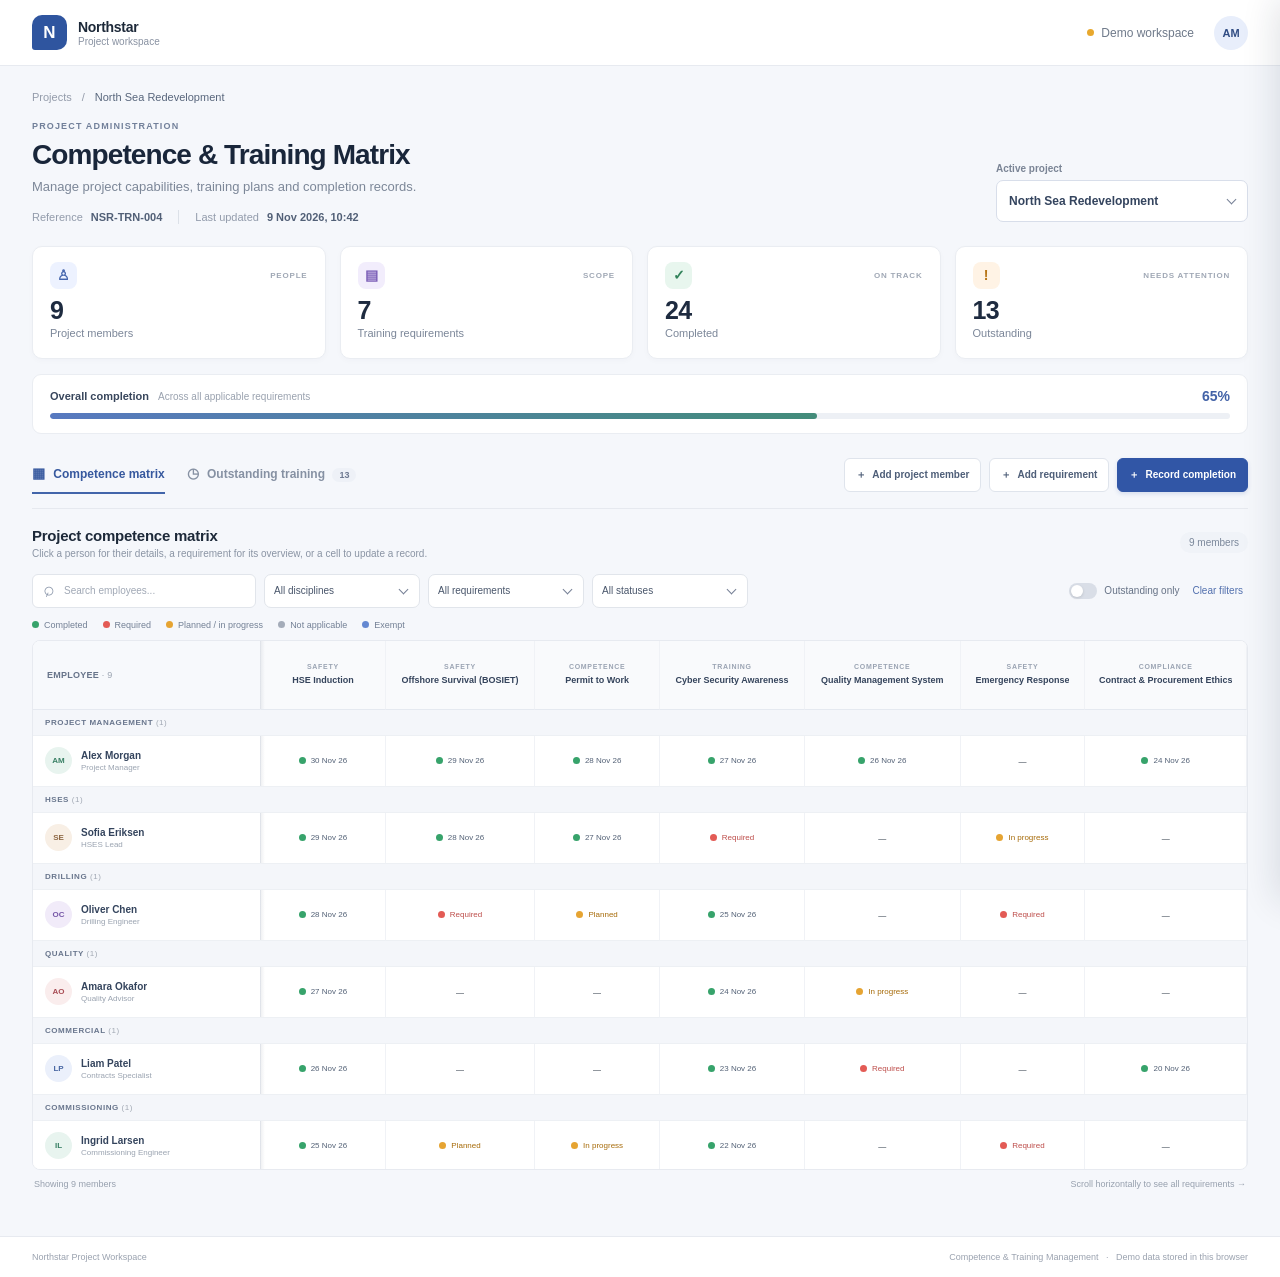
==== index.html @ 012492b2 "Add competence and training matrix page Co-authored-by: Copilot App <223556219+Copilot@users.noreply" ====
<!doctype html>
<html lang="en">
  <head>
    <meta charset="utf-8">
    <meta name="viewport" content="width=device-width, initial-scale=1">
    <meta name="theme-color" content="#f5f7fb">
    <title>Competence &amp; Training Matrix</title>
    <link rel="stylesheet" href="styles.css">
  </head>
  <body>
    <div class="app-shell">
      <header class="topbar">
        <a class="brand" href="#" aria-label="Project workspace home">
          <span class="brand-mark" aria-hidden="true">N</span>
          <span class="brand-copy"><strong>Northstar</strong><small>Project workspace</small></span>
        </a>
        <div class="topbar-right">
          <span class="demo-label"><span></span> Demo workspace</span>
          <button class="avatar" aria-label="Signed in as Alex Morgan" title="Alex Morgan">AM</button>
        </div>
      </header>

      <main class="page">
        <div class="breadcrumbs"><span>Projects</span><span aria-hidden="true">/</span><span id="breadcrumb-project">North Sea Redevelopment</span></div>
        <section class="page-heading" aria-labelledby="page-title">
          <div class="heading-copy">
            <div class="eyebrow">PROJECT ADMINISTRATION</div>
            <h1 id="page-title">Competence &amp; Training Matrix</h1>
            <p class="subtitle">Manage project capabilities, training plans and completion records.</p>
            <div class="document-meta">
              <span><span class="meta-label">Reference</span><strong id="project-reference">NSR-TRN-004</strong></span>
              <span class="meta-divider"></span>
              <span><span class="meta-label">Last updated</span><strong id="updated-at">9 Nov 2026, 10:42</strong></span>
            </div>
          </div>
          <div class="project-picker">
            <label for="project-select">Active project</label>
            <div class="select-wrap project-select-wrap"><select id="project-select" aria-label="Select active project"></select><span class="chevron" aria-hidden="true"></span></div>
          </div>
        </section>

        <section class="summary-grid" aria-label="Project summary">
          <article class="summary-card">
            <div class="summary-top"><span class="summary-icon members-icon" aria-hidden="true">♙</span><span class="summary-kicker">PEOPLE</span></div>
            <div class="summary-number" id="member-count">0</div><div class="summary-label">Project members</div>
          </article>
          <article class="summary-card">
            <div class="summary-top"><span class="summary-icon requirements-icon" aria-hidden="true">▤</span><span class="summary-kicker">SCOPE</span></div>
            <div class="summary-number" id="requirement-count">0</div><div class="summary-label">Training requirements</div>
          </article>
          <article class="summary-card">
            <div class="summary-top"><span class="summary-icon completed-icon" aria-hidden="true">✓</span><span class="summary-kicker">ON TRACK</span></div>
            <div class="summary-number" id="completed-count">0</div><div class="summary-label">Completed</div>
          </article>
          <article class="summary-card">
            <div class="summary-top"><span class="summary-icon outstanding-icon" aria-hidden="true">!</span><span class="summary-kicker">NEEDS ATTENTION</span></div>
            <div class="summary-number" id="outstanding-count">0</div><div class="summary-label">Outstanding</div>
          </article>
        </section>

        <section class="progress-section" aria-label="Project completion">
          <div class="progress-copy"><div><strong>Overall completion</strong><span>Across all applicable requirements</span></div><strong class="progress-value" id="completion-rate">0%</strong></div>
          <div class="progress-track" role="progressbar" aria-label="Overall completion" aria-valuemin="0" aria-valuemax="100" aria-valuenow="0" id="progress-bar"><span></span></div>
        </section>

        <div class="action-row">
          <div class="tabs" role="tablist" aria-label="Matrix views">
            <button class="tab active" role="tab" aria-selected="true" data-view="matrix"><span class="tab-icon">▦</span> Competence matrix</button>
            <button class="tab" role="tab" aria-selected="false" data-view="outstanding"><span class="tab-icon">◷</span> Outstanding training <span class="tab-count" id="outstanding-tab-count">0</span></button>
          </div>
          <div class="action-buttons">
            <button class="button button-secondary" data-dialog="member">＋ <span>Add project member</span></button>
            <button class="button button-secondary" data-dialog="requirement">＋ <span>Add requirement</span></button>
            <button class="button button-primary" data-dialog="completion">＋ <span>Record completion</span></button>
          </div>
        </div>

        <section class="view-panel" id="matrix-view" role="tabpanel">
          <div class="panel-heading">
            <div><h2>Project competence matrix</h2><p>Click a person for their details, a requirement for its overview, or a cell to update a record.</p></div>
            <span class="record-count" id="matrix-record-count">0 members</span>
          </div>
          <div class="filters" aria-label="Filter matrix">
            <label class="search-box"><span class="search-icon" aria-hidden="true">⌕</span><input id="search-input" type="search" placeholder="Search employees..." aria-label="Search employees"></label>
            <div class="select-wrap"><select id="discipline-filter" aria-label="Filter by discipline"><option value="">All disciplines</option></select><span class="chevron" aria-hidden="true"></span></div>
            <div class="select-wrap"><select id="requirement-filter" aria-label="Filter by requirement"><option value="">All requirements</option></select><span class="chevron" aria-hidden="true"></span></div>
            <div class="select-wrap"><select id="status-filter" aria-label="Filter by status"><option value="">All statuses</option></select><span class="chevron" aria-hidden="true"></span></div>
            <label class="toggle-control"><input id="outstanding-only" type="checkbox"><span class="toggle-track"></span><span>Outstanding only</span></label>
            <button class="clear-filters" id="clear-filters" type="button">Clear filters</button>
          </div>
          <div class="legend" aria-label="Status legend">
            <span><i class="status-dot completed"></i>Completed</span><span><i class="status-dot required"></i>Required</span><span><i class="status-dot in-progress"></i>Planned / in progress</span><span><i class="status-dot not-applicable"></i>Not applicable</span><span><i class="status-dot exempt"></i>Exempt</span>
          </div>
          <div class="matrix-scroll" id="matrix-scroll">
            <table class="matrix-table" id="matrix-table"></table>
          </div>
          <div class="empty-state" id="matrix-empty" hidden><span class="empty-icon">⌕</span><h3>No matching records</h3><p>Try adjusting your filters or search for another employee.</p><button class="button button-secondary" id="empty-clear">Clear all filters</button></div>
          <div class="table-footer"><span id="matrix-footer-count">Showing 0 members</span><span>Scroll horizontally to see all requirements <span aria-hidden="true">→</span></span></div>
        </section>

        <section class="view-panel outstanding-view" id="outstanding-view" role="tabpanel" hidden>
          <div class="panel-heading">
            <div><h2>Outstanding training</h2><p>Follow up on requirements that still need to be completed.</p></div>
            <div class="outstanding-tools"><span class="record-count" id="outstanding-record-count">0 records</span><button class="button button-secondary export-button" id="export-outstanding" type="button">↓ <span>Export CSV</span></button></div>
          </div>
          <div class="outstanding-filters">
            <label class="search-box"><span class="search-icon" aria-hidden="true">⌕</span><input id="outstanding-search" type="search" placeholder="Search employee or requirement..." aria-label="Search outstanding training"></label>
            <div class="select-wrap"><select id="outstanding-discipline" aria-label="Filter outstanding training by discipline"><option value="">All disciplines</option></select><span class="chevron" aria-hidden="true"></span></div>
            <div class="select-wrap"><select id="outstanding-status" aria-label="Filter outstanding training by status"><option value="">All statuses</option></select><span class="chevron" aria-hidden="true"></span></div>
          </div>
          <div class="table-scroll">
            <table class="data-table">
              <thead><tr><th><button data-sort="employee">Employee <span>↕</span></button></th><th><button data-sort="discipline">Discipline <span>↕</span></button></th><th><button data-sort="requirement">Training requirement <span>↕</span></button></th><th><button data-sort="status">Current status <span>↕</span></button></th><th><button data-sort="planned">Planned date <span>↕</span></button></th><th><button data-sort="responsible">Responsible person <span>↕</span></button></th></tr></thead>
              <tbody id="outstanding-body"></tbody>
            </table>
          </div>
          <div class="empty-state" id="outstanding-empty" hidden><span class="empty-icon">✓</span><h3>Nothing outstanding</h3><p>There are no training records matching these filters.</p></div>
          <div class="table-footer"><span id="outstanding-footer-count">Showing 0 records</span><span>Overdue items are highlighted in red.</span></div>
        </section>
      </main>
      <footer class="app-footer"><span>Northstar Project Workspace</span><span>Competence &amp; Training Management <span class="footer-divider">·</span> Demo data stored in this browser</span></footer>
    </div>

    <div class="overlay" id="dialog-overlay" hidden>
      <section class="dialog" role="dialog" aria-modal="true" aria-labelledby="dialog-title">
        <header class="dialog-header"><div><span class="dialog-eyebrow" id="dialog-eyebrow">PROJECT RECORD</span><h2 id="dialog-title">Edit record</h2><p id="dialog-description"></p></div><button class="icon-button dialog-close" aria-label="Close dialog" data-close-dialog>×</button></header>
        <form id="record-form"><div class="dialog-body" id="dialog-fields"></div><footer class="dialog-footer"><button class="button button-secondary" type="button" data-close-dialog>Cancel</button><button class="button button-primary" type="submit" id="dialog-submit">Save changes</button></footer></form>
      </section>
    </div>
    <div class="drawer-scrim" id="drawer-scrim" hidden></div>
    <aside class="detail-drawer" id="detail-drawer" aria-label="Details panel" aria-hidden="true">
      <div id="drawer-content"></div>
    </aside>
    <div class="toast-region" id="toast-region" aria-live="polite"></div>
    <script src="app.js"></script>
  </body>
</html>
---- styles.css ----
:root {
  color-scheme: light;
  --ink: #1d2939;
  --muted: #667085;
  --subtle: #98a2b3;
  --line: #e7eaf0;
  --surface: #fff;
  --canvas: #f5f7fb;
  --blue: #3156a6;
  --blue-dark: #26478f;
  --blue-soft: #edf2ff;
  --green: #157347;
  --green-bg: #e8f6ee;
  --red: #c83d42;
  --red-bg: #fff0ef;
  --amber: #a66a08;
  --amber-bg: #fff5df;
  --grey: #667085;
  --grey-bg: #f0f2f5;
  --purple: #6d4bb3;
  --purple-bg: #f2edfc;
  --shadow: 0 8px 24px rgba(27, 39, 67, .08);
}
* { box-sizing: border-box; }
body { margin: 0; background: var(--canvas); color: var(--ink); font-family: 'Segoe UI Variable', 'Segoe UI', sans-serif; font-size: 14px; -webkit-font-smoothing: antialiased; }
button, input, select { font: inherit; }
button { cursor: pointer; }
[hidden] { display: none !important; }
.app-shell { min-height: 100vh; display: flex; flex-direction: column; }
.topbar { height: 66px; padding: 0 max(32px, calc((100vw - 1440px) / 2)); background: #fff; border-bottom: 1px solid var(--line); display: flex; align-items: center; justify-content: space-between; }
.brand { display: inline-flex; gap: 11px; align-items: center; color: inherit; text-decoration: none; }
.brand-mark { width: 35px; height: 35px; display: grid; place-items: center; background: #2f559f; color: #fff; border-radius: 10px 10px 10px 3px; font: 800 17px 'Manrope', sans-serif; }
.brand-copy { display: grid; gap: 1px; }
.brand-copy strong { font: 700 14px 'Manrope', sans-serif; letter-spacing: -.3px; }
.brand-copy small { color: #8992a2; font-size: 10px; }
.topbar-right { display: flex; align-items: center; gap: 20px; }
.demo-label { display: inline-flex; align-items: center; gap: 7px; color: #6f7a8a; font-size: 12px; }
.demo-label span { width: 7px; height: 7px; border-radius: 100%; background: #e8a82d; }
.avatar { width: 34px; height: 34px; border: 0; border-radius: 50%; color: #304c83; background: #e8eefb; font-size: 11px; font-weight: 700; }
.page { width: min(1440px, 100%); margin: 0 auto; padding: 25px 32px 38px; flex: 1; }
.breadcrumbs { display: flex; align-items: center; gap: 10px; font-size: 11px; color: #939baa; margin-bottom: 18px; }
.breadcrumbs span:last-child { color: #58667c; }
.page-heading { display: flex; justify-content: space-between; align-items: flex-end; gap: 24px; margin-bottom: 22px; }
.eyebrow, .dialog-eyebrow { color: #72809a; letter-spacing: 1.15px; font-size: 9px; font-weight: 700; margin-bottom: 7px; }
h1, h2, h3, p { margin-top: 0; }
h1 { margin: 0; font: 800 28px/1.2 'Manrope', 'Segoe UI', sans-serif; letter-spacing: -.9px; color: #19263a; }
.subtitle { color: #7c8798; margin: 7px 0 16px; font-size: 13px; }
.document-meta { display: flex; align-items: center; gap: 16px; color: #566378; }
.document-meta span:not(.meta-divider) { display: flex; align-items: center; gap: 8px; }
.meta-label { font-size: 11px; color: #929bab; }
.document-meta strong { color: #526077; font-size: 11px; font-weight: 600; }
.meta-divider { height: 14px; width: 1px; background: #dce1e8; }
.project-picker { width: 252px; flex: 0 0 252px; margin-bottom: 2px; }
.project-picker label { display: block; font-size: 10px; color: #7a8495; font-weight: 600; margin-bottom: 6px; }
.select-wrap { position: relative; }
.select-wrap select { appearance: none; width: 100%; height: 38px; border: 1px solid #e1e5eb; border-radius: 7px; padding: 0 33px 0 12px; background: #fff; color: #49566b; font-size: 12px; outline: none; cursor: pointer; }
.select-wrap select:focus, input:focus { border-color: #8ca4da; box-shadow: 0 0 0 3px rgba(49, 86, 166, .11); }
.project-select-wrap select { height: 42px; border-color: #d8deea; color: #34445e; font-weight: 600; }
.chevron { position: absolute; width: 7px; height: 7px; border-right: 1.5px solid #768196; border-bottom: 1.5px solid #768196; transform: rotate(45deg); right: 13px; top: 14px; pointer-events: none; }
.project-select-wrap .chevron { top: 16px; }
.summary-grid { display: grid; grid-template-columns: repeat(4, minmax(0, 1fr)); gap: 14px; margin-bottom: 15px; }
.summary-card { min-height: 113px; border: 1px solid #eaedf2; border-radius: 10px; background: #fff; padding: 15px 17px 13px; box-shadow: 0 2px 6px rgba(31, 44, 71, .025); }
.summary-top { display: flex; align-items: center; justify-content: space-between; }
.summary-icon { width: 27px; height: 27px; border-radius: 8px; display: grid; place-items: center; font-weight: 700; font-size: 14px; }
.members-icon { background: #edf2ff; color: #4465ad; }.requirements-icon { background: #f2edfc; color: #795cb6; }.completed-icon { background: #e8f6ee; color: #32835a; }.outstanding-icon { background: #fff3e5; color: #b77516; }
.summary-kicker { color: #a0a8b5; font-size: 8px; letter-spacing: .8px; font-weight: 700; }
.summary-number { font: 700 25px/1 'Manrope', sans-serif; margin-top: 9px; letter-spacing: -.7px; color: #1e2b40; }
.summary-label { color: #7b8698; font-size: 11px; margin-top: 4px; }
.progress-section { background: #fff; border: 1px solid #eaedf2; border-radius: 9px; padding: 13px 17px 14px; margin-bottom: 22px; }
.progress-copy { display: flex; align-items: center; justify-content: space-between; margin-bottom: 9px; }
.progress-copy > div { display: flex; align-items: baseline; gap: 9px; }
.progress-copy strong { font-size: 11px; color: #38465c; }
.progress-copy span { color: #9aa2af; font-size: 10px; }
.progress-copy .progress-value { color: #4262a7; font: 700 14px 'Manrope', sans-serif; }
.progress-track { height: 6px; background: #edf0f5; border-radius: 10px; overflow: hidden; }
.progress-track span { display: block; width: 0; height: 100%; border-radius: inherit; background: linear-gradient(90deg, #5879c0, #438c7a); transition: width .3s ease; }
.action-row { display: flex; align-items: center; justify-content: space-between; gap: 16px; margin-bottom: 14px; }
.tabs { align-self: stretch; display: flex; align-items: center; gap: 22px; }
.tab { border: 0; background: transparent; padding: 9px 0 11px; color: #8691a3; border-bottom: 2px solid transparent; font-size: 12px; font-weight: 600; white-space: nowrap; }
.tab.active { color: #36589e; border-bottom-color: #4265aa; }
.tab-icon { font-size: 14px; margin-right: 5px; }
.tab-count { background: #eef1f7; border-radius: 10px; color: #6d7890; font-size: 9px; padding: 2px 7px; margin-left: 4px; }
.action-buttons { display: flex; align-items: center; gap: 8px; }
.button { min-height: 34px; display: inline-flex; justify-content: center; align-items: center; gap: 6px; border-radius: 6px; padding: 0 11px; font-size: 10px; font-weight: 600; transition: background .15s, border-color .15s, transform .15s; white-space: nowrap; }
.button:active { transform: translateY(1px); }
.button-secondary { border: 1px solid #dfe4ec; color: #4e5e78; background: #fff; }
.button-secondary:hover { background: #f8f9fc; border-color: #c9d2e0; }
.button-primary { border: 1px solid var(--blue); color: #fff; background: var(--blue); box-shadow: 0 2px 4px rgba(49, 86, 166, .16); }
.button-primary:hover { background: var(--blue-dark); }
.view-panel { min-height: 330px; padding: 18px 0 0; border-top: 1px solid #e6e9ef; }
.panel-heading { display: flex; align-items: center; justify-content: space-between; gap: 14px; margin-bottom: 15px; }
.panel-heading h2 { margin: 0 0 4px; font: 700 15px 'Manrope', sans-serif; letter-spacing: -.25px; }
.panel-heading p { margin: 0; color: #8a94a4; font-size: 10px; }
.record-count { font-size: 10px; color: #7a879a; background: #f0f3f8; padding: 5px 9px; border-radius: 14px; white-space: nowrap; }
.filters, .outstanding-filters { display: flex; align-items: center; gap: 8px; flex-wrap: wrap; margin-bottom: 12px; }
.search-box { min-width: 180px; width: 224px; position: relative; }
.search-box input { width: 100%; height: 34px; padding: 0 10px 0 31px; border: 1px solid #e1e5eb; border-radius: 6px; outline: none; font-size: 10px; color: #49566b; background: #fff; }
.search-box input::placeholder { color: #a0a8b5; }
.search-icon { position: absolute; top: 6px; left: 10px; color: #8894a8; font-size: 19px; line-height: 1; transform: rotate(-20deg); }
.filters .select-wrap { width: 156px; }.filters .select-wrap select,.outstanding-filters .select-wrap select { height: 34px; font-size: 10px; padding-left: 9px; }
.filters .chevron,.outstanding-filters .chevron { top: 12px; }
.toggle-control { display: flex; align-items: center; gap: 7px; color: #667286; font-size: 10px; cursor: pointer; white-space: nowrap; margin-left: auto; }
.toggle-control input { position: absolute; opacity: 0; pointer-events: none; }
.toggle-track { width: 28px; height: 16px; border-radius: 12px; background: #d9dee7; position: relative; transition: background .16s; }
.toggle-track::after { content: ''; position: absolute; width: 12px; height: 12px; top: 2px; left: 2px; border-radius: 50%; background: #fff; box-shadow: 0 1px 3px #0002; transition: transform .16s; }
.toggle-control input:checked + .toggle-track { background: #5474b8; }.toggle-control input:checked + .toggle-track::after { transform: translateX(12px); }
.toggle-control input:focus-visible + .toggle-track { outline: 3px solid #c7d4f1; }
.clear-filters { border: 0; background: transparent; color: #5270ae; font-size: 10px; padding: 5px; }
.legend { display: flex; gap: 15px; align-items: center; margin: 4px 0 10px; color: #738095; font-size: 9px; flex-wrap: wrap; }
.legend span { display: inline-flex; align-items: center; gap: 5px; }
.status-dot { display: inline-block; width: 7px; height: 7px; border-radius: 50%; flex: 0 0 7px; }
.status-dot.completed { background: #37a36b; }.status-dot.required { background: #e35b55; }.status-dot.in-progress { background: #e6a432; }.status-dot.not-applicable { background: #a4acb9; }.status-dot.exempt { background: #6488d1; }
.matrix-scroll { position: relative; width: 100%; max-height: 530px; overflow: auto; border: 1px solid #e7eaf0; border-radius: 8px; background: #fff; scrollbar-color: #c9d1df #f5f6f9; scrollbar-width: thin; }
.matrix-table { border-collapse: separate; border-spacing: 0; min-width: 100%; width: max-content; table-layout: fixed; font-size: 10px; }
.matrix-table th,.matrix-table td { border-bottom: 1px solid #edf0f4; border-right: 1px solid #f0f2f6; text-align: center; padding: 0; height: 51px; min-width: 112px; max-width: 145px; background: #fff; }
.matrix-table th { position: sticky; top: 0; z-index: 4; height: 69px; background: #f9fafc; border-bottom: 1px solid #e5e9f0; }
.matrix-table th:first-child,.matrix-table td:first-child { width: 228px; min-width: 228px; max-width: 228px; text-align: left; position: sticky; left: 0; z-index: 3; background: #fff; }
.matrix-table th:first-child { z-index: 6; background: #f7f9fc; }
.matrix-table th:first-child::after,.matrix-table td:first-child::after { content: ''; position: absolute; top: 0; right: -5px; bottom: 0; width: 5px; pointer-events: none; background: linear-gradient(90deg, rgba(20,37,67,.08), transparent); }
.member-head { padding: 10px 14px !important; color: #67748a; font-size: 9px; font-weight: 700; letter-spacing: .25px; }
.requirement-head { display: flex; height: 100%; flex-direction: column; justify-content: center; align-items: center; gap: 4px; padding: 7px 8px; }
.requirement-head button { display: -webkit-box; border: 0; background: transparent; padding: 0; color: #35445c; font-size: 9px; line-height: 1.35; font-weight: 700; text-align: center; cursor: pointer; -webkit-line-clamp: 2; -webkit-box-orient: vertical; overflow: hidden; }
.requirement-head button:hover { color: #4265aa; text-decoration: underline; }
.requirement-category { text-transform: uppercase; color: #9ba4b3; font-size: 7px; letter-spacing: .7px; font-weight: 600; }
.discipline-row td { position: sticky; top: 69px; z-index: 2; height: 26px; padding: 0 12px !important; text-align: left; background: #f4f6fa !important; border-right: 0; color: #69768d; font-size: 8px; font-weight: 700; letter-spacing: .55px; text-transform: uppercase; }
.discipline-row td:first-child { z-index: 5; }
.employee-cell { display: flex; align-items: center; gap: 9px; padding: 0 12px; height: 50px; }
.employee-avatar { flex: 0 0 27px; width: 27px; height: 27px; border-radius: 50%; display: grid; place-items: center; font-size: 8px; font-weight: 700; color: #4866a2; background: #ebf0fb; }
.employee-avatar.alt-1 { color: #398065; background: #e8f4ef; }.employee-avatar.alt-2 { color: #8c6541; background: #f8efe5; }.employee-avatar.alt-3 { color: #7657a7; background: #f1ebf9; }.employee-avatar.alt-4 { color: #a84c54; background: #faeded; }
.employee-name { color: #34445d; font-weight: 600; font-size: 10px; border: 0; background: transparent; padding: 0; text-align: left; }
.employee-name:hover { color: #3e61a9; text-decoration: underline; }
.employee-role { font-size: 8px; color: #9aa3b0; margin-top: 2px; }
.inactive-tag { color: #888f9a; font-size: 7px; background: #eff1f4; border-radius: 8px; padding: 2px 5px; margin-left: 4px; }
.matrix-cell { width: 100%; height: 50px; border: 0; background: transparent; display: flex; align-items: center; justify-content: center; gap: 5px; color: #536176; font-size: 8px; }
.matrix-cell:hover { background: #f6f8fc; }
.matrix-cell .status-dot { width: 7px; height: 7px; flex-basis: 7px; }
.cell-date { font-size: 8px; white-space: nowrap; }
.cell-status-text { font-size: 8px; white-space: nowrap; }
.cell-na .cell-status-text { color: #a0a7b2; }.cell-exempt .cell-status-text { color: #5876b7; }.cell-required .cell-status-text { color: #bd4d4a; }.cell-in-progress .cell-status-text { color: #a66a08; }.cell-completed .cell-status-text { color: #39845d; }
.empty-state { min-height: 200px; border: 1px dashed #dfe4ec; border-radius: 8px; background: #fff; display: flex; flex-direction: column; align-items: center; justify-content: center; text-align: center; }
.empty-icon { width: 35px; height: 35px; display: grid; place-items: center; border-radius: 50%; background: #f0f3f8; color: #7c8aa1; font-size: 20px; margin-bottom: 9px; }
.empty-state h3 { margin: 0 0 4px; font: 700 13px 'Manrope',sans-serif; }.empty-state p { margin: 0 0 13px; color: #8e98a7; font-size: 10px; }
.table-footer { display: flex; justify-content: space-between; color: #97a0ae; font-size: 9px; padding: 9px 2px; }
.table-footer > span:last-child { text-align: right; }
.outstanding-view { padding-top: 18px; }.outstanding-tools { display: flex; align-items: center; gap: 8px; }.outstanding-filters .search-box { width: 260px; }
.table-scroll { overflow: auto; border: 1px solid #e7eaf0; border-radius: 8px; background: #fff; }
.data-table { width: 100%; border-collapse: collapse; min-width: 720px; text-align: left; }
.data-table thead th { height: 39px; background: #f8f9fb; color: #778398; border-bottom: 1px solid #e7eaf0; font-size: 9px; font-weight: 600; padding: 0 12px; white-space: nowrap; }
.data-table thead th button { background: transparent; border: 0; color: inherit; font: inherit; padding: 0; cursor: pointer; }
.data-table thead th button span { color: #a6aeb9; margin-left: 4px; }
.data-table tbody td { height: 48px; border-bottom: 1px solid #eff1f5; color: #57657a; font-size: 10px; padding: 0 12px; }
.data-table tbody tr:last-child td { border-bottom: 0; }
.data-table tbody tr:hover { background: #fafbfd; }
.table-person { display: flex; align-items: center; gap: 8px; color: #35445b; font-weight: 600; }
.table-person .employee-avatar { width: 25px; height: 25px; flex-basis: 25px; }
.status-pill { display: inline-flex; align-items: center; gap: 5px; padding: 4px 7px; border-radius: 12px; font-size: 8px; font-weight: 600; white-space: nowrap; }
.status-pill .status-dot { width: 6px; height: 6px; flex-basis: 6px; }
.status-pill.completed { color: var(--green); background: var(--green-bg); }.status-pill.required { color: var(--red); background: var(--red-bg); }.status-pill.in-progress { color: var(--amber); background: var(--amber-bg); }.status-pill.not-applicable { color: var(--grey); background: var(--grey-bg); }.status-pill.exempt { color: #5273b5; background: #edf2ff; }
.overdue-row td { background: #fff8f7; }.overdue-date { color: #c83d42 !important; font-weight: 700; }.overdue-badge { color: #bd4742; font-size: 8px; margin-left: 5px; }
.empty-inline { text-align: center !important; padding: 35px !important; color: #9099a8 !important; }
.app-footer { border-top: 1px solid #e7eaf0; padding: 15px max(32px, calc((100vw - 1440px) / 2)); display: flex; justify-content: space-between; gap: 16px; color: #9aa2af; font-size: 9px; background: #fff; }
.footer-divider { padding: 0 5px; }

.overlay { position: fixed; inset: 0; z-index: 50; display: flex; align-items: center; justify-content: center; padding: 20px; background: rgba(24, 35, 54, .4); backdrop-filter: blur(2px); overflow-y: auto; }
.dialog { width: min(560px, 100%); max-height: calc(100dvh - 40px); display: flex; flex-direction: column; border-radius: 12px; background: #fff; box-shadow: 0 22px 65px rgba(20, 32, 54, .22); margin: auto; overflow: hidden; }
.dialog form { display: flex; flex: 1 1 auto; flex-direction: column; min-height: 0; overflow: hidden; }
.dialog-header { display: flex; justify-content: space-between; gap: 18px; padding: 21px 23px 15px; border-bottom: 1px solid #edf0f4; flex: 0 0 auto; }
.dialog-header h2 { margin: 0 0 4px; font: 700 18px 'Manrope',sans-serif; letter-spacing: -.4px; }.dialog-header p { margin: 0; color: #818c9d; font-size: 11px; }
.dialog-eyebrow { margin-bottom: 6px; font-size: 8px; }
.icon-button { width: 29px; height: 29px; border: 0; border-radius: 6px; background: transparent; color: #798496; font-size: 21px; line-height: 1; }
.icon-button:hover { background: #f2f4f7; }
.dialog-body { flex: 1 1 auto; min-height: 0; overflow-y: auto; padding: 18px 23px; }
.dialog-footer { display: flex; justify-content: flex-end; gap: 8px; padding: 13px 23px; border-top: 1px solid #edf0f4; background: #fcfcfd; flex: 0 0 auto; }
.form-grid { display: grid; grid-template-columns: 1fr 1fr; gap: 13px 14px; }
.form-field { min-width: 0; display: flex; flex-direction: column; gap: 5px; }
.form-field.full { grid-column: 1 / -1; }
.form-field label { color: #56647a; font-size: 10px; font-weight: 600; }
.form-field label .required-mark { color: #d65754; margin-left: 2px; }
.form-field input,.form-field select,.form-field textarea { width: 100%; border: 1px solid #dfe4ec; border-radius: 6px; color: #36455c; background: #fff; padding: 9px 10px; outline: none; font-size: 11px; }
.form-field input,.form-field select { min-height: 36px; }.form-field textarea { min-height: 75px; resize: vertical; }
.form-field input:focus,.form-field select:focus,.form-field textarea:focus { border-color: #8ca4da; box-shadow: 0 0 0 3px rgba(49, 86, 166, .11); }
.form-field input[readonly] { background: #f7f8fa; color: #778398; }
.form-hint { color: #949eac; font-size: 9px; }
.form-field:has(textarea) { grid-column: 1 / -1; }
.checkbox-row { display: flex; align-items: center; gap: 8px; color: #59677c; font-size: 10px; }
.checkbox-row input { width: 14px; height: 14px; min-height: auto; accent-color: #4969ae; }
.discipline-checks { display: grid; grid-template-columns: repeat(2, minmax(0, 1fr)); gap: 9px 12px; max-height: 150px; overflow-y: auto; padding: 10px; border: 1px solid #e3e7ed; border-radius: 6px; }
.drawer-scrim { position: fixed; inset: 0; z-index: 35; background: rgba(23, 35, 56, .2); }
.detail-drawer { position: fixed; z-index: 40; right: 0; top: 0; bottom: 0; width: min(470px, calc(100vw - 16px)); background: #fff; box-shadow: -12px 0 35px rgba(24, 35, 54, .14); transform: translateX(102%); transition: transform .22s ease; overflow-y: auto; }
.detail-drawer.open { transform: translateX(0); }
.drawer-header { position: sticky; top: 0; z-index: 2; display: flex; justify-content: space-between; align-items: flex-start; gap: 12px; padding: 20px 21px 16px; background: #fff; border-bottom: 1px solid #edf0f4; }
.drawer-header h2 { margin: 0 0 5px; font: 700 17px 'Manrope',sans-serif; letter-spacing: -.35px; }
.drawer-subtitle { margin: 0; font-size: 10px; color: #8792a2; }
.drawer-content { padding: 17px 21px 24px; }
.detail-profile { display: flex; align-items: center; gap: 12px; background: #f7f9fc; border-radius: 8px; padding: 13px; margin-bottom: 15px; }
.detail-profile .employee-avatar { width: 42px; height: 42px; flex-basis: 42px; font-size: 12px; }
.detail-profile strong { display: block; font-size: 12px; color: #39475e; margin-bottom: 3px; }.detail-profile span { display: block; color: #8590a1; font-size: 10px; }
.detail-stats { display: grid; grid-template-columns: repeat(3, 1fr); gap: 7px; margin-bottom: 15px; }
.detail-stat { border: 1px solid #e9edf2; border-radius: 7px; padding: 9px; }.detail-stat strong { display: block; color: #2d3e58; font: 700 16px 'Manrope',sans-serif; }.detail-stat span { display: block; color: #8893a3; font-size: 8px; margin-top: 3px; }
.detail-progress { margin-bottom: 20px; }.detail-progress .progress-copy { margin-bottom: 6px; }
.section-title { font: 700 11px 'Manrope',sans-serif; margin: 18px 0 9px; color: #40506a; }
.detail-list { border: 1px solid #e9edf2; border-radius: 7px; overflow: hidden; }.detail-list-row { display: grid; grid-template-columns: minmax(0, 1fr) auto; gap: 10px; align-items: center; padding: 10px; border-bottom: 1px solid #eef0f4; }.detail-list-row:last-child { border-bottom: 0; }.detail-list-row strong { display: block; color: #46556c; font-size: 9px; margin-bottom: 4px; }.detail-list-row small { display: block; color: #9aa3b0; font-size: 8px; }
.detail-table { width: 100%; border-collapse: collapse; }.detail-table th,.detail-table td { text-align: left; padding: 8px 5px; border-bottom: 1px solid #eef0f4; font-size: 8px; vertical-align: top; }.detail-table th { color: #929baa; font-weight: 600; }.detail-table td { color: #59677b; }
.detail-table-wrap { overflow-x: auto; }.drawer-note { color: #a0a7b2; font-size: 9px; padding: 10px 0; }
.drawer-action { margin-top: 13px; width: 100%; }
.toast-region { position: fixed; bottom: 19px; right: 20px; z-index: 80; display: flex; flex-direction: column; gap: 8px; }
.toast { color: #fff; background: #263b5d; box-shadow: var(--shadow); padding: 11px 15px; border-radius: 7px; font-size: 11px; animation: toast-in .18s ease-out; }
@keyframes toast-in { from { opacity: 0; transform: translateY(8px); } to { opacity: 1; transform: translateY(0); } }
@media (min-width: 1441px) { .page { padding-left: 0; padding-right: 0; } }
@media (max-width: 960px) {
  .page { padding-left: 22px; padding-right: 22px; }
  .action-row { align-items: flex-start; flex-direction: column; gap: 5px; }
  .action-buttons { align-self: flex-end; }
  .filters .select-wrap { flex: 1 1 140px; width: auto; }
  .search-box { flex: 1 1 190px; width: auto; }
  .toggle-control { margin-left: 0; }
  .matrix-scroll { max-height: 490px; }
}
@media (max-width: 640px) {
  .topbar { height: 57px; padding: 0 16px; }
  .topbar-right { gap: 11px; }.demo-label { font-size: 10px; }
  .page { padding: 18px 14px 28px; }.breadcrumbs { margin-bottom: 15px; }
  .page-heading { align-items: stretch; flex-direction: column; gap: 13px; margin-bottom: 16px; }
  h1 { font-size: 23px; }.subtitle { font-size: 11px; margin-bottom: 12px; }
  .document-meta { gap: 10px; flex-wrap: wrap; }.document-meta span:not(.meta-divider) { gap: 5px; }
  .meta-label,.document-meta strong { font-size: 9px; }
  .project-picker { width: 100%; flex-basis: auto; }.project-select-wrap select { height: 39px; }
  .summary-grid { grid-template-columns: repeat(2, minmax(0,1fr)); gap: 8px; }
  .summary-card { min-height: 98px; padding: 12px; }.summary-number { font-size: 22px; margin-top: 7px; }
  .progress-section { padding: 12px; }.progress-copy > div { display: grid; gap: 3px; }.progress-copy span { font-size: 9px; }
  .tabs { gap: 14px; max-width: 100%; overflow-x: auto; }.tab { font-size: 10px; }
  .action-buttons { align-self: stretch; width: 100%; display: grid; grid-template-columns: 1fr 1fr; gap: 6px; }
  .action-buttons .button { padding: 0 6px; font-size: 9px; }.action-buttons .button-primary { grid-column: 1 / -1; }
  .panel-heading { align-items: flex-start; }.panel-heading p { max-width: 270px; line-height: 1.5; }.record-count { font-size: 9px; }
  .filters { gap: 6px; }.filters .search-box { flex-basis: 100%; width: 100%; }.filters .select-wrap { flex-basis: calc(50% - 3px); }
  .toggle-control { flex-basis: calc(50% - 3px); }.clear-filters { margin-left: auto; }
  .legend { gap: 8px 12px; font-size: 8px; }.matrix-table th:first-child,.matrix-table td:first-child { width: 188px; min-width: 188px; max-width: 188px; }
  .matrix-table th,.matrix-table td { min-width: 105px; }.matrix-table th { height: 67px; }.discipline-row td { top: 67px; }
  .employee-cell { padding: 0 9px; gap: 7px; }.table-footer { font-size: 8px; gap: 10px; }
  .table-footer > span:last-child { max-width: 45%; }
  .app-footer { padding: 12px 14px; flex-direction: column; gap: 5px; }
  .overlay { padding: 10px; align-items: center; }.dialog { max-height: calc(100dvh - 20px); border-radius: 10px; }
  .dialog-header { padding: 17px 16px 13px; }.dialog-body { padding: 15px 16px; }.dialog-footer { padding: 11px 16px; }
  .form-grid { grid-template-columns: 1fr; gap: 11px; }.form-field.full { grid-column: auto; }
  .drawer-header { padding: 17px 16px 13px; }.drawer-content { padding: 14px 16px 22px; }
  .outstanding-view .panel-heading { flex-direction: column; }.outstanding-tools { width: 100%; justify-content: space-between; }
  .outstanding-filters .search-box { width: 100%; flex-basis: 100%; }.outstanding-filters .select-wrap { flex: 1; }
}
@media (prefers-reduced-motion: reduce) { *,*::before,*::after { scroll-behavior: auto !important; animation-duration: .01ms !important; transition-duration: .01ms !important; } }
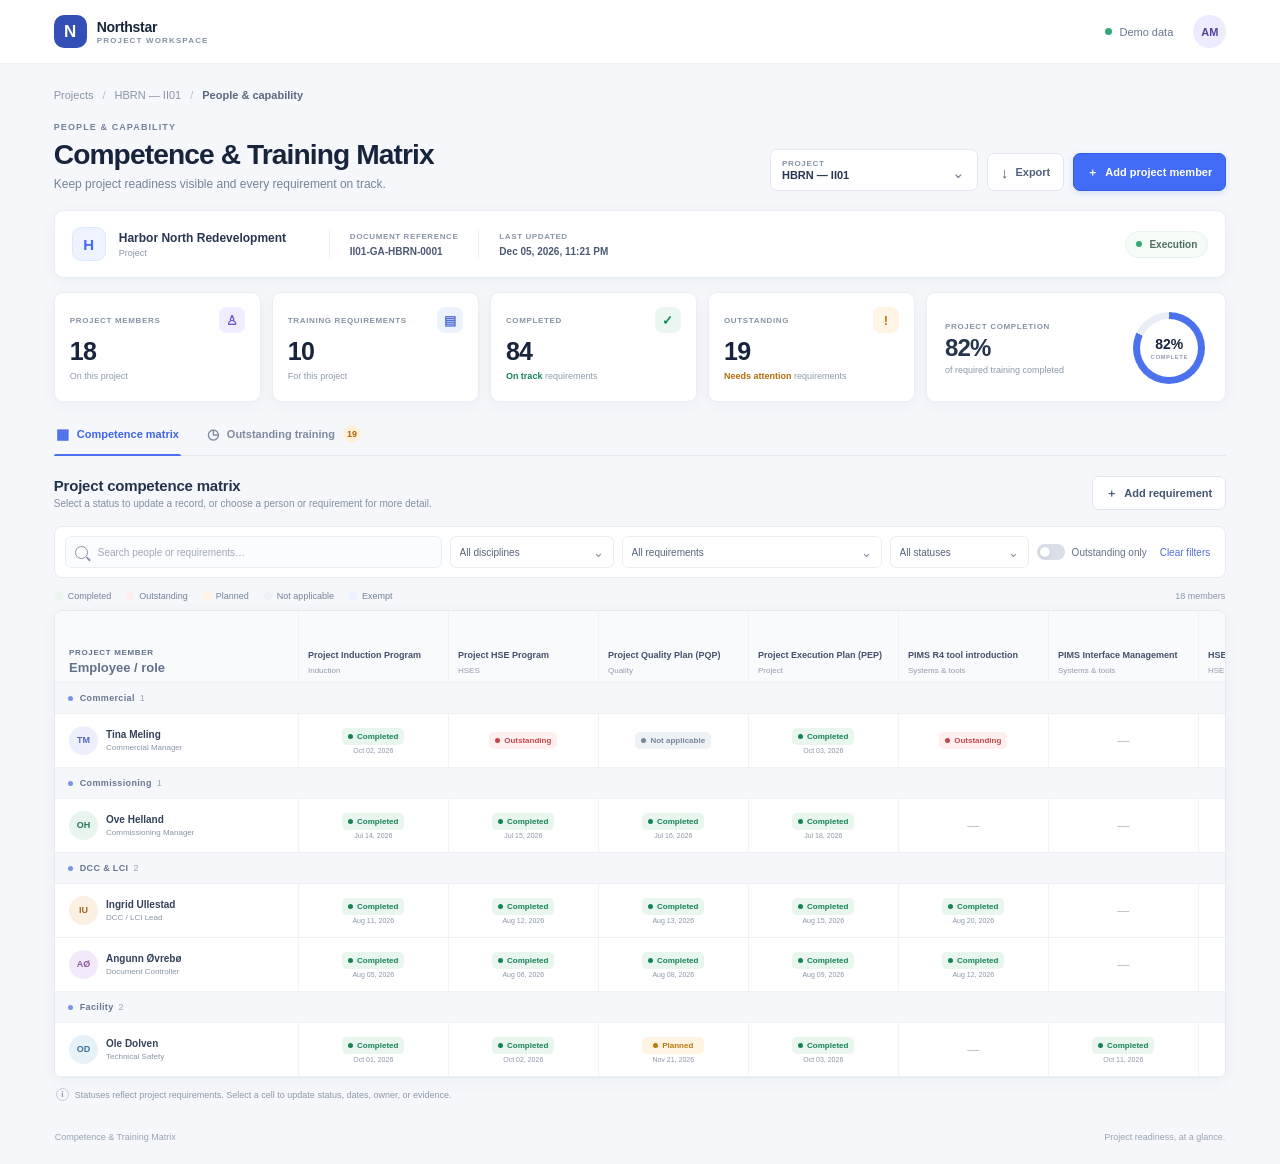
==== commit bd2bc113: "Build competence and training matrix page Add responsive project matrix UI with editable training re" ====
--- a/index.html
+++ b/index.html
@@ -1,137 +1,147 @@
 <!doctype html>
 <html lang="en">
-  <head>
-    <meta charset="utf-8">
-    <meta name="viewport" content="width=device-width, initial-scale=1">
-    <meta name="theme-color" content="#f5f7fb">
-    <title>Competence &amp; Training Matrix</title>
-    <link rel="stylesheet" href="styles.css">
-  </head>
-  <body>
-    <div class="app-shell">
-      <header class="topbar">
-        <a class="brand" href="#" aria-label="Project workspace home">
-          <span class="brand-mark" aria-hidden="true">N</span>
-          <span class="brand-copy"><strong>Northstar</strong><small>Project workspace</small></span>
-        </a>
-        <div class="topbar-right">
-          <span class="demo-label"><span></span> Demo workspace</span>
-          <button class="avatar" aria-label="Signed in as Alex Morgan" title="Alex Morgan">AM</button>
+<head>
+  <meta charset="utf-8">
+  <meta name="viewport" content="width=device-width, initial-scale=1">
+  <meta name="theme-color" content="#f5f7fb">
+  <title>Competence &amp; Training Matrix</title>
+  <link rel="stylesheet" href="styles.css">
+</head>
+<body>
+  <main class="app-shell">
+    <header class="topbar">
+      <a class="brand" href="#" aria-label="Project workspace home">
+        <span class="brand-mark" aria-hidden="true">N</span>
+        <span class="brand-copy"><strong>Northstar</strong><small>PROJECT WORKSPACE</small></span>
+      </a>
+      <div class="topbar-right">
+        <span class="sync-state"><span class="sync-dot"></span><span id="data-source">Demo data</span></span>
+        <button class="avatar" type="button" aria-label="Signed in as Alex Morgan">AM</button>
+      </div>
+    </header>
+
+    <section class="page-content">
+      <div class="breadcrumb"><span>Projects</span><span class="crumb-separator">/</span><span id="breadcrumb-project">HBRN — II01</span><span class="crumb-separator">/</span><strong>People &amp; capability</strong></div>
+      <div class="page-heading">
+        <div>
+          <div class="eyebrow">PEOPLE &amp; CAPABILITY</div>
+          <h1>Competence &amp; Training Matrix</h1>
+          <p class="page-description">Keep project readiness visible and every requirement on track.</p>
         </div>
-      </header>
+        <div class="heading-actions">
+          <label class="project-picker"><span>PROJECT</span><select id="project-select" aria-label="Select project"></select><span class="select-chevron" aria-hidden="true">⌄</span></label>
+          <button class="button button-secondary" id="export-button" type="button"><span class="button-icon" aria-hidden="true">↓</span> Export</button>
+          <button class="button button-primary" id="add-member-button" type="button"><span aria-hidden="true">＋</span> Add project member</button>
+        </div>
+      </div>
 
-      <main class="page">
-        <div class="breadcrumbs"><span>Projects</span><span aria-hidden="true">/</span><span id="breadcrumb-project">North Sea Redevelopment</span></div>
-        <section class="page-heading" aria-labelledby="page-title">
-          <div class="heading-copy">
-            <div class="eyebrow">PROJECT ADMINISTRATION</div>
-            <h1 id="page-title">Competence &amp; Training Matrix</h1>
-            <p class="subtitle">Manage project capabilities, training plans and completion records.</p>
-            <div class="document-meta">
-              <span><span class="meta-label">Reference</span><strong id="project-reference">NSR-TRN-004</strong></span>
-              <span class="meta-divider"></span>
-              <span><span class="meta-label">Last updated</span><strong id="updated-at">9 Nov 2026, 10:42</strong></span>
-            </div>
+      <section class="project-strip" aria-label="Project document information">
+        <div class="project-mark" aria-hidden="true">H</div>
+        <div class="project-name-block"><strong id="project-name">Harbor North Redevelopment</strong><span>Project</span></div>
+        <span class="strip-divider"></span>
+        <div class="strip-item"><span>DOCUMENT REFERENCE</span><strong id="document-reference">II01-GA-HBRN-0001</strong></div>
+        <span class="strip-divider"></span>
+        <div class="strip-item updated-item"><span>LAST UPDATED</span><strong id="last-updated">11 Nov 2026, 08:42</strong></div>
+        <span class="project-stage"><span class="stage-dot"></span> Execution</span>
+      </section>
+
+      <section class="summary-grid" aria-label="Project completion summary">
+        <article class="summary-card">
+          <div class="card-top"><span class="card-label">PROJECT MEMBERS</span><span class="card-icon icon-purple" aria-hidden="true">♙</span></div>
+          <div class="card-value" id="member-count">0</div><div class="card-foot">On this project</div>
+        </article>
+        <article class="summary-card">
+          <div class="card-top"><span class="card-label">TRAINING REQUIREMENTS</span><span class="card-icon icon-blue" aria-hidden="true">▤</span></div>
+          <div class="card-value" id="requirement-count">0</div><div class="card-foot">For this project</div>
+        </article>
+        <article class="summary-card">
+          <div class="card-top"><span class="card-label">COMPLETED</span><span class="card-icon icon-green" aria-hidden="true">✓</span></div>
+          <div class="card-value" id="completed-count">0</div><div class="card-foot"><span class="status-text completed-text">On track</span> requirements</div>
+        </article>
+        <article class="summary-card outstanding-card">
+          <div class="card-top"><span class="card-label">OUTSTANDING</span><span class="card-icon icon-amber" aria-hidden="true">!</span></div>
+          <div class="card-value" id="outstanding-count">0</div><div class="card-foot"><span class="status-text outstanding-text">Needs attention</span> requirements</div>
+        </article>
+        <article class="completion-card">
+          <div class="completion-copy"><span class="card-label">PROJECT COMPLETION</span><strong id="completion-label">0%</strong><span>of required training completed</span></div>
+          <div class="progress-ring" id="progress-ring"><div class="ring-inner"><strong id="completion-ring-label">0%</strong><span>COMPLETE</span></div></div>
+        </article>
+      </section>
+
+      <nav class="view-tabs" aria-label="Matrix views">
+        <button class="view-tab active" id="matrix-tab" type="button" aria-selected="true"><span aria-hidden="true">▦</span> Competence matrix</button>
+        <button class="view-tab" id="outstanding-tab" type="button" aria-selected="false"><span aria-hidden="true">◷</span> Outstanding training <span class="tab-count" id="outstanding-tab-count">0</span></button>
+      </nav>
+
+      <section class="view-panel" id="matrix-view">
+        <div class="section-heading">
+          <div><h2>Project competence matrix</h2><p>Select a status to update a record, or choose a person or requirement for more detail.</p></div>
+          <button class="button button-outline" id="add-requirement-button" type="button"><span aria-hidden="true">＋</span> Add requirement</button>
+        </div>
+        <div class="filter-bar">
+          <label class="search-box"><span class="search-icon" aria-hidden="true"></span><input id="search-input" type="search" placeholder="Search people or requirements…" autocomplete="off"></label>
+          <label class="filter-select"><span class="sr-only">Discipline</span><select id="discipline-filter"><option value="">All disciplines</option></select><span aria-hidden="true">⌄</span></label>
+          <label class="filter-select requirement-filter"><span class="sr-only">Requirement</span><select id="requirement-filter"><option value="">All requirements</option></select><span aria-hidden="true">⌄</span></label>
+          <label class="filter-select"><span class="sr-only">Status</span><select id="status-filter"><option value="">All statuses</option><option value="completed">Completed</option><option value="required">Required / Outstanding</option><option value="planned">Planned / In progress</option><option value="notApplicable">Not applicable</option><option value="exempt">Exempt</option></select><span aria-hidden="true">⌄</span></label>
+          <label class="toggle-control"><input id="outstanding-only" type="checkbox"><span class="toggle-track"></span><span>Outstanding only</span></label>
+          <button class="clear-filters" id="clear-filters" type="button">Clear filters</button>
+        </div>
+        <div class="matrix-toolbar">
+          <div class="legend" aria-label="Status legend">
+            <span><i class="legend-dot status-completed"></i>Completed</span>
+            <span><i class="legend-dot status-required"></i>Outstanding</span>
+            <span><i class="legend-dot status-planned"></i>Planned</span>
+            <span><i class="legend-dot status-na"></i>Not applicable</span>
+            <span><i class="legend-dot status-exempt"></i>Exempt</span>
           </div>
-          <div class="project-picker">
-            <label for="project-select">Active project</label>
-            <div class="select-wrap project-select-wrap"><select id="project-select" aria-label="Select active project"></select><span class="chevron" aria-hidden="true"></span></div>
-          </div>
-        </section>
+          <span class="matrix-count" id="matrix-count">0 members</span>
+        </div>
+        <div class="matrix-viewport" id="matrix-viewport" tabindex="0" aria-label="Scrollable competence matrix">
+          <table class="matrix-table" id="matrix-table"><thead></thead><tbody></tbody></table>
+        </div>
+        <div class="empty-state hidden" id="matrix-empty"><div class="empty-illustration" aria-hidden="true">⌕</div><strong>No matching records</strong><span>Try changing or clearing your filters to see project members.</span><button class="button button-secondary" id="empty-clear-button" type="button">Clear filters</button></div>
+        <div class="matrix-footnote"><span class="info-icon" aria-hidden="true">i</span> Statuses reflect project requirements. Select a cell to update status, dates, owner, or evidence.</div>
+      </section>
 
-        <section class="summary-grid" aria-label="Project summary">
-          <article class="summary-card">
-            <div class="summary-top"><span class="summary-icon members-icon" aria-hidden="true">♙</span><span class="summary-kicker">PEOPLE</span></div>
-            <div class="summary-number" id="member-count">0</div><div class="summary-label">Project members</div>
-          </article>
-          <article class="summary-card">
-            <div class="summary-top"><span class="summary-icon requirements-icon" aria-hidden="true">▤</span><span class="summary-kicker">SCOPE</span></div>
-            <div class="summary-number" id="requirement-count">0</div><div class="summary-label">Training requirements</div>
-          </article>
-          <article class="summary-card">
-            <div class="summary-top"><span class="summary-icon completed-icon" aria-hidden="true">✓</span><span class="summary-kicker">ON TRACK</span></div>
-            <div class="summary-number" id="completed-count">0</div><div class="summary-label">Completed</div>
-          </article>
-          <article class="summary-card">
-            <div class="summary-top"><span class="summary-icon outstanding-icon" aria-hidden="true">!</span><span class="summary-kicker">NEEDS ATTENTION</span></div>
-            <div class="summary-number" id="outstanding-count">0</div><div class="summary-label">Outstanding</div>
-          </article>
-        </section>
+      <section class="view-panel hidden" id="outstanding-view">
+        <div class="section-heading">
+          <div><h2>Outstanding training</h2><p>Requirements that still need action across the selected project.</p></div>
+          <button class="button button-primary" id="record-completion-button" type="button"><span aria-hidden="true">＋</span> Record completion</button>
+        </div>
+        <div class="filter-bar outstanding-filter-bar">
+          <label class="search-box"><span class="search-icon" aria-hidden="true"></span><input id="outstanding-search" type="search" placeholder="Search employee or training…" autocomplete="off"></label>
+          <label class="filter-select"><span class="sr-only">Discipline</span><select id="outstanding-discipline-filter"><option value="">All disciplines</option></select><span aria-hidden="true">⌄</span></label>
+          <label class="filter-select"><span class="sr-only">Status</span><select id="outstanding-status-filter"><option value="">All statuses</option><option value="required">Required / Outstanding</option><option value="planned">Planned / In progress</option></select><span aria-hidden="true">⌄</span></label>
+          <span class="table-result-count" id="outstanding-result-count"></span>
+        </div>
+        <div class="data-table-wrap">
+          <table class="data-table" id="outstanding-table">
+            <thead><tr><th><button data-sort="employee">EMPLOYEE <span>↕</span></button></th><th><button data-sort="discipline">DISCIPLINE <span>↕</span></button></th><th><button data-sort="requirement">TRAINING REQUIREMENT <span>↕</span></button></th><th><button data-sort="status">STATUS <span>↕</span></button></th><th><button data-sort="plannedDate">PLANNED DATE <span>↕</span></button></th><th><button data-sort="responsible">RESPONSIBLE PERSON <span>↕</span></button></th><th></th></tr></thead>
+            <tbody></tbody>
+          </table>
+          <div class="empty-state table-empty hidden" id="outstanding-empty"><div class="empty-illustration" aria-hidden="true">✓</div><strong>All caught up</strong><span>No outstanding training matches these filters.</span></div>
+        </div>
+      </section>
+      <footer class="page-footer"><span>Competence &amp; Training Matrix</span><span>Project readiness, at a glance.</span></footer>
+    </section>
+  </main>
 
-        <section class="progress-section" aria-label="Project completion">
-          <div class="progress-copy"><div><strong>Overall completion</strong><span>Across all applicable requirements</span></div><strong class="progress-value" id="completion-rate">0%</strong></div>
-          <div class="progress-track" role="progressbar" aria-label="Overall completion" aria-valuemin="0" aria-valuemax="100" aria-valuenow="0" id="progress-bar"><span></span></div>
-        </section>
+  <div class="modal-backdrop hidden" id="modal-backdrop" role="presentation">
+    <section class="dialog" id="dialog" role="dialog" aria-modal="true" aria-labelledby="dialog-title">
+      <div class="dialog-header"><div><span class="dialog-eyebrow" id="dialog-eyebrow">PROJECT RECORD</span><h2 id="dialog-title">Update record</h2><p id="dialog-description"></p></div><button class="icon-button dialog-close" type="button" aria-label="Close dialog">×</button></div>
+      <form id="dialog-form"><div class="dialog-body" id="dialog-body"></div><div class="dialog-error hidden" id="dialog-error" role="alert"></div><div class="dialog-footer"><button class="button button-secondary dialog-cancel" type="button">Cancel</button><button class="button button-primary" id="dialog-save" type="submit">Save changes</button></div></form>
+    </section>
+  </div>
 
-        <div class="action-row">
-          <div class="tabs" role="tablist" aria-label="Matrix views">
-            <button class="tab active" role="tab" aria-selected="true" data-view="matrix"><span class="tab-icon">▦</span> Competence matrix</button>
-            <button class="tab" role="tab" aria-selected="false" data-view="outstanding"><span class="tab-icon">◷</span> Outstanding training <span class="tab-count" id="outstanding-tab-count">0</span></button>
-          </div>
-          <div class="action-buttons">
-            <button class="button button-secondary" data-dialog="member">＋ <span>Add project member</span></button>
-            <button class="button button-secondary" data-dialog="requirement">＋ <span>Add requirement</span></button>
-            <button class="button button-primary" data-dialog="completion">＋ <span>Record completion</span></button>
-          </div>
-        </div>
+  <div class="drawer-backdrop hidden" id="drawer-backdrop">
+    <aside class="detail-drawer" id="detail-drawer" role="dialog" aria-modal="true" aria-labelledby="drawer-title">
+      <div class="drawer-header"><div><span class="dialog-eyebrow" id="drawer-eyebrow">PROJECT MEMBER</span><h2 id="drawer-title"></h2><p id="drawer-subtitle"></p></div><button class="icon-button drawer-close" type="button" aria-label="Close details">×</button></div>
+      <div class="drawer-content" id="drawer-content"></div>
+      <div class="drawer-footer"><button class="button button-secondary drawer-close-button" type="button">Close</button></div>
+    </aside>
+  </div>
 
-        <section class="view-panel" id="matrix-view" role="tabpanel">
-          <div class="panel-heading">
-            <div><h2>Project competence matrix</h2><p>Click a person for their details, a requirement for its overview, or a cell to update a record.</p></div>
-            <span class="record-count" id="matrix-record-count">0 members</span>
-          </div>
-          <div class="filters" aria-label="Filter matrix">
-            <label class="search-box"><span class="search-icon" aria-hidden="true">⌕</span><input id="search-input" type="search" placeholder="Search employees..." aria-label="Search employees"></label>
-            <div class="select-wrap"><select id="discipline-filter" aria-label="Filter by discipline"><option value="">All disciplines</option></select><span class="chevron" aria-hidden="true"></span></div>
-            <div class="select-wrap"><select id="requirement-filter" aria-label="Filter by requirement"><option value="">All requirements</option></select><span class="chevron" aria-hidden="true"></span></div>
-            <div class="select-wrap"><select id="status-filter" aria-label="Filter by status"><option value="">All statuses</option></select><span class="chevron" aria-hidden="true"></span></div>
-            <label class="toggle-control"><input id="outstanding-only" type="checkbox"><span class="toggle-track"></span><span>Outstanding only</span></label>
-            <button class="clear-filters" id="clear-filters" type="button">Clear filters</button>
-          </div>
-          <div class="legend" aria-label="Status legend">
-            <span><i class="status-dot completed"></i>Completed</span><span><i class="status-dot required"></i>Required</span><span><i class="status-dot in-progress"></i>Planned / in progress</span><span><i class="status-dot not-applicable"></i>Not applicable</span><span><i class="status-dot exempt"></i>Exempt</span>
-          </div>
-          <div class="matrix-scroll" id="matrix-scroll">
-            <table class="matrix-table" id="matrix-table"></table>
-          </div>
-          <div class="empty-state" id="matrix-empty" hidden><span class="empty-icon">⌕</span><h3>No matching records</h3><p>Try adjusting your filters or search for another employee.</p><button class="button button-secondary" id="empty-clear">Clear all filters</button></div>
-          <div class="table-footer"><span id="matrix-footer-count">Showing 0 members</span><span>Scroll horizontally to see all requirements <span aria-hidden="true">→</span></span></div>
-        </section>
-
-        <section class="view-panel outstanding-view" id="outstanding-view" role="tabpanel" hidden>
-          <div class="panel-heading">
-            <div><h2>Outstanding training</h2><p>Follow up on requirements that still need to be completed.</p></div>
-            <div class="outstanding-tools"><span class="record-count" id="outstanding-record-count">0 records</span><button class="button button-secondary export-button" id="export-outstanding" type="button">↓ <span>Export CSV</span></button></div>
-          </div>
-          <div class="outstanding-filters">
-            <label class="search-box"><span class="search-icon" aria-hidden="true">⌕</span><input id="outstanding-search" type="search" placeholder="Search employee or requirement..." aria-label="Search outstanding training"></label>
-            <div class="select-wrap"><select id="outstanding-discipline" aria-label="Filter outstanding training by discipline"><option value="">All disciplines</option></select><span class="chevron" aria-hidden="true"></span></div>
-            <div class="select-wrap"><select id="outstanding-status" aria-label="Filter outstanding training by status"><option value="">All statuses</option></select><span class="chevron" aria-hidden="true"></span></div>
-          </div>
-          <div class="table-scroll">
-            <table class="data-table">
-              <thead><tr><th><button data-sort="employee">Employee <span>↕</span></button></th><th><button data-sort="discipline">Discipline <span>↕</span></button></th><th><button data-sort="requirement">Training requirement <span>↕</span></button></th><th><button data-sort="status">Current status <span>↕</span></button></th><th><button data-sort="planned">Planned date <span>↕</span></button></th><th><button data-sort="responsible">Responsible person <span>↕</span></button></th></tr></thead>
-              <tbody id="outstanding-body"></tbody>
-            </table>
-          </div>
-          <div class="empty-state" id="outstanding-empty" hidden><span class="empty-icon">✓</span><h3>Nothing outstanding</h3><p>There are no training records matching these filters.</p></div>
-          <div class="table-footer"><span id="outstanding-footer-count">Showing 0 records</span><span>Overdue items are highlighted in red.</span></div>
-        </section>
-      </main>
-      <footer class="app-footer"><span>Northstar Project Workspace</span><span>Competence &amp; Training Management <span class="footer-divider">·</span> Demo data stored in this browser</span></footer>
-    </div>
-
-    <div class="overlay" id="dialog-overlay" hidden>
-      <section class="dialog" role="dialog" aria-modal="true" aria-labelledby="dialog-title">
-        <header class="dialog-header"><div><span class="dialog-eyebrow" id="dialog-eyebrow">PROJECT RECORD</span><h2 id="dialog-title">Edit record</h2><p id="dialog-description"></p></div><button class="icon-button dialog-close" aria-label="Close dialog" data-close-dialog>×</button></header>
-        <form id="record-form"><div class="dialog-body" id="dialog-fields"></div><footer class="dialog-footer"><button class="button button-secondary" type="button" data-close-dialog>Cancel</button><button class="button button-primary" type="submit" id="dialog-submit">Save changes</button></footer></form>
-      </section>
-    </div>
-    <div class="drawer-scrim" id="drawer-scrim" hidden></div>
-    <aside class="detail-drawer" id="detail-drawer" aria-label="Details panel" aria-hidden="true">
-      <div id="drawer-content"></div>
-    </aside>
-    <div class="toast-region" id="toast-region" aria-live="polite"></div>
-    <script src="app.js"></script>
-  </body>
+  <div class="toast-region" id="toast-region" aria-live="polite"></div>
+  <script src="app.js"></script>
+</body>
 </html>
--- a/styles.css
+++ b/styles.css
@@ -1,249 +1,320 @@
 :root {
   color-scheme: light;
-  --ink: #1d2939;
-  --muted: #667085;
-  --subtle: #98a2b3;
-  --line: #e7eaf0;
+  --ink: #17243b;
+  --muted: #748098;
+  --line: #e8ebf1;
   --surface: #fff;
   --canvas: #f5f7fb;
-  --blue: #3156a6;
-  --blue-dark: #26478f;
-  --blue-soft: #edf2ff;
-  --green: #157347;
-  --green-bg: #e8f6ee;
-  --red: #c83d42;
-  --red-bg: #fff0ef;
-  --amber: #a66a08;
-  --amber-bg: #fff5df;
-  --grey: #667085;
-  --grey-bg: #f0f2f5;
-  --purple: #6d4bb3;
-  --purple-bg: #f2edfc;
-  --shadow: 0 8px 24px rgba(27, 39, 67, .08);
+  --navy: #172947;
+  --blue: #426cf5;
+  --green: #19875b;
+  --red: #d34b4f;
+  --amber: #bf7a12;
+  --shadow: 0 4px 16px rgba(32, 48, 77, .045);
+  font-family: "Segoe UI Variable", "Segoe UI", sans-serif;
 }
+
 * { box-sizing: border-box; }
-body { margin: 0; background: var(--canvas); color: var(--ink); font-family: 'Segoe UI Variable', 'Segoe UI', sans-serif; font-size: 14px; -webkit-font-smoothing: antialiased; }
-button, input, select { font: inherit; }
+body { margin: 0; min-width: 360px; min-height: 100vh; color: var(--ink); background: var(--canvas); font-size: 13px; }
+button, input, select, textarea { font: inherit; }
 button { cursor: pointer; }
-[hidden] { display: none !important; }
-.app-shell { min-height: 100vh; display: flex; flex-direction: column; }
-.topbar { height: 66px; padding: 0 max(32px, calc((100vw - 1440px) / 2)); background: #fff; border-bottom: 1px solid var(--line); display: flex; align-items: center; justify-content: space-between; }
-.brand { display: inline-flex; gap: 11px; align-items: center; color: inherit; text-decoration: none; }
-.brand-mark { width: 35px; height: 35px; display: grid; place-items: center; background: #2f559f; color: #fff; border-radius: 10px 10px 10px 3px; font: 800 17px 'Manrope', sans-serif; }
+.hidden { display: none !important; }
+.sr-only { position: absolute; width: 1px; height: 1px; padding: 0; margin: -1px; overflow: hidden; clip: rect(0, 0, 0, 0); white-space: nowrap; border: 0; }
+
+.topbar { height: 64px; display: flex; align-items: center; justify-content: space-between; padding: 0 4.2%; background: #fff; border-bottom: 1px solid #edf0f5; }
+.brand { display: flex; align-items: center; gap: 10px; text-decoration: none; color: var(--ink); }
+.brand-mark { width: 33px; height: 33px; display: grid; place-items: center; border-radius: 10px; color: #fff; background: #314fb6; font: 800 17px Manrope, sans-serif; }
 .brand-copy { display: grid; gap: 1px; }
-.brand-copy strong { font: 700 14px 'Manrope', sans-serif; letter-spacing: -.3px; }
-.brand-copy small { color: #8992a2; font-size: 10px; }
-.topbar-right { display: flex; align-items: center; gap: 20px; }
-.demo-label { display: inline-flex; align-items: center; gap: 7px; color: #6f7a8a; font-size: 12px; }
-.demo-label span { width: 7px; height: 7px; border-radius: 100%; background: #e8a82d; }
-.avatar { width: 34px; height: 34px; border: 0; border-radius: 50%; color: #304c83; background: #e8eefb; font-size: 11px; font-weight: 700; }
-.page { width: min(1440px, 100%); margin: 0 auto; padding: 25px 32px 38px; flex: 1; }
-.breadcrumbs { display: flex; align-items: center; gap: 10px; font-size: 11px; color: #939baa; margin-bottom: 18px; }
-.breadcrumbs span:last-child { color: #58667c; }
-.page-heading { display: flex; justify-content: space-between; align-items: flex-end; gap: 24px; margin-bottom: 22px; }
-.eyebrow, .dialog-eyebrow { color: #72809a; letter-spacing: 1.15px; font-size: 9px; font-weight: 700; margin-bottom: 7px; }
-h1, h2, h3, p { margin-top: 0; }
-h1 { margin: 0; font: 800 28px/1.2 'Manrope', 'Segoe UI', sans-serif; letter-spacing: -.9px; color: #19263a; }
-.subtitle { color: #7c8798; margin: 7px 0 16px; font-size: 13px; }
-.document-meta { display: flex; align-items: center; gap: 16px; color: #566378; }
-.document-meta span:not(.meta-divider) { display: flex; align-items: center; gap: 8px; }
-.meta-label { font-size: 11px; color: #929bab; }
-.document-meta strong { color: #526077; font-size: 11px; font-weight: 600; }
-.meta-divider { height: 14px; width: 1px; background: #dce1e8; }
-.project-picker { width: 252px; flex: 0 0 252px; margin-bottom: 2px; }
-.project-picker label { display: block; font-size: 10px; color: #7a8495; font-weight: 600; margin-bottom: 6px; }
-.select-wrap { position: relative; }
-.select-wrap select { appearance: none; width: 100%; height: 38px; border: 1px solid #e1e5eb; border-radius: 7px; padding: 0 33px 0 12px; background: #fff; color: #49566b; font-size: 12px; outline: none; cursor: pointer; }
-.select-wrap select:focus, input:focus { border-color: #8ca4da; box-shadow: 0 0 0 3px rgba(49, 86, 166, .11); }
-.project-select-wrap select { height: 42px; border-color: #d8deea; color: #34445e; font-weight: 600; }
-.chevron { position: absolute; width: 7px; height: 7px; border-right: 1.5px solid #768196; border-bottom: 1.5px solid #768196; transform: rotate(45deg); right: 13px; top: 14px; pointer-events: none; }
-.project-select-wrap .chevron { top: 16px; }
-.summary-grid { display: grid; grid-template-columns: repeat(4, minmax(0, 1fr)); gap: 14px; margin-bottom: 15px; }
-.summary-card { min-height: 113px; border: 1px solid #eaedf2; border-radius: 10px; background: #fff; padding: 15px 17px 13px; box-shadow: 0 2px 6px rgba(31, 44, 71, .025); }
-.summary-top { display: flex; align-items: center; justify-content: space-between; }
-.summary-icon { width: 27px; height: 27px; border-radius: 8px; display: grid; place-items: center; font-weight: 700; font-size: 14px; }
-.members-icon { background: #edf2ff; color: #4465ad; }.requirements-icon { background: #f2edfc; color: #795cb6; }.completed-icon { background: #e8f6ee; color: #32835a; }.outstanding-icon { background: #fff3e5; color: #b77516; }
-.summary-kicker { color: #a0a8b5; font-size: 8px; letter-spacing: .8px; font-weight: 700; }
-.summary-number { font: 700 25px/1 'Manrope', sans-serif; margin-top: 9px; letter-spacing: -.7px; color: #1e2b40; }
-.summary-label { color: #7b8698; font-size: 11px; margin-top: 4px; }
-.progress-section { background: #fff; border: 1px solid #eaedf2; border-radius: 9px; padding: 13px 17px 14px; margin-bottom: 22px; }
-.progress-copy { display: flex; align-items: center; justify-content: space-between; margin-bottom: 9px; }
-.progress-copy > div { display: flex; align-items: baseline; gap: 9px; }
-.progress-copy strong { font-size: 11px; color: #38465c; }
-.progress-copy span { color: #9aa2af; font-size: 10px; }
-.progress-copy .progress-value { color: #4262a7; font: 700 14px 'Manrope', sans-serif; }
-.progress-track { height: 6px; background: #edf0f5; border-radius: 10px; overflow: hidden; }
-.progress-track span { display: block; width: 0; height: 100%; border-radius: inherit; background: linear-gradient(90deg, #5879c0, #438c7a); transition: width .3s ease; }
-.action-row { display: flex; align-items: center; justify-content: space-between; gap: 16px; margin-bottom: 14px; }
-.tabs { align-self: stretch; display: flex; align-items: center; gap: 22px; }
-.tab { border: 0; background: transparent; padding: 9px 0 11px; color: #8691a3; border-bottom: 2px solid transparent; font-size: 12px; font-weight: 600; white-space: nowrap; }
-.tab.active { color: #36589e; border-bottom-color: #4265aa; }
-.tab-icon { font-size: 14px; margin-right: 5px; }
-.tab-count { background: #eef1f7; border-radius: 10px; color: #6d7890; font-size: 9px; padding: 2px 7px; margin-left: 4px; }
-.action-buttons { display: flex; align-items: center; gap: 8px; }
-.button { min-height: 34px; display: inline-flex; justify-content: center; align-items: center; gap: 6px; border-radius: 6px; padding: 0 11px; font-size: 10px; font-weight: 600; transition: background .15s, border-color .15s, transform .15s; white-space: nowrap; }
+.brand-copy strong { font: 800 14px Manrope, sans-serif; letter-spacing: -.3px; }
+.brand-copy small { color: #8490a4; font-size: 8px; font-weight: 700; letter-spacing: 1.15px; }
+.topbar-right { display: flex; gap: 20px; align-items: center; }
+.sync-state { display: inline-flex; gap: 7px; align-items: center; color: #68768e; font-size: 11px; }
+.sync-dot, .stage-dot { width: 7px; height: 7px; border-radius: 50%; background: #35a878; }
+.avatar { width: 33px; height: 33px; border: 0; border-radius: 50%; color: #4a43a2; background: #ecebff; font-weight: 700; font-size: 11px; }
+
+.page-content { max-width: 1600px; margin: 0 auto; padding: 25px 4.2% 20px; }
+.breadcrumb { display: flex; gap: 9px; align-items: center; color: #8a94a8; font-size: 11px; }
+.breadcrumb strong { color: #5b6880; font-weight: 600; }
+.crumb-separator { color: #b6becc; }
+.page-heading { display: flex; justify-content: space-between; align-items: end; gap: 24px; margin: 21px 0 19px; }
+.eyebrow, .dialog-eyebrow { color: #75839b; font-size: 9px; font-weight: 700; letter-spacing: 1.1px; }
+h1, h2, p { margin: 0; }
+h1 { margin-top: 5px; font: 800 clamp(23px, 2.2vw, 29px)/1.25 Manrope, "Segoe UI", sans-serif; letter-spacing: -.9px; }
+.page-description { margin-top: 5px; color: #76839a; font-size: 12px; }
+.heading-actions { display: flex; align-items: end; gap: 9px; flex-wrap: wrap; }
+.project-picker { width: 208px; height: 42px; position: relative; display: grid; align-content: center; gap: 1px; padding: 4px 30px 4px 11px; border: 1px solid #e3e7ef; border-radius: 7px; background: #fff; }
+.project-picker > span:first-child { color: #8490a4; font-size: 8px; font-weight: 700; letter-spacing: .7px; }
+.project-picker select { width: 100%; appearance: none; border: 0; outline: 0; padding: 0; color: #273650; background: transparent; font-size: 11px; font-weight: 700; cursor: pointer; }
+.select-chevron { position: absolute; right: 12px; bottom: 8px; color: #738098; font-size: 15px; pointer-events: none; }
+.button { min-height: 38px; display: inline-flex; align-items: center; justify-content: center; gap: 7px; border-radius: 7px; padding: 0 13px; font-size: 11px; font-weight: 700; transition: background .15s, border-color .15s, transform .15s; white-space: nowrap; }
 .button:active { transform: translateY(1px); }
-.button-secondary { border: 1px solid #dfe4ec; color: #4e5e78; background: #fff; }
-.button-secondary:hover { background: #f8f9fc; border-color: #c9d2e0; }
-.button-primary { border: 1px solid var(--blue); color: #fff; background: var(--blue); box-shadow: 0 2px 4px rgba(49, 86, 166, .16); }
-.button-primary:hover { background: var(--blue-dark); }
-.view-panel { min-height: 330px; padding: 18px 0 0; border-top: 1px solid #e6e9ef; }
-.panel-heading { display: flex; align-items: center; justify-content: space-between; gap: 14px; margin-bottom: 15px; }
-.panel-heading h2 { margin: 0 0 4px; font: 700 15px 'Manrope', sans-serif; letter-spacing: -.25px; }
-.panel-heading p { margin: 0; color: #8a94a4; font-size: 10px; }
-.record-count { font-size: 10px; color: #7a879a; background: #f0f3f8; padding: 5px 9px; border-radius: 14px; white-space: nowrap; }
-.filters, .outstanding-filters { display: flex; align-items: center; gap: 8px; flex-wrap: wrap; margin-bottom: 12px; }
-.search-box { min-width: 180px; width: 224px; position: relative; }
-.search-box input { width: 100%; height: 34px; padding: 0 10px 0 31px; border: 1px solid #e1e5eb; border-radius: 6px; outline: none; font-size: 10px; color: #49566b; background: #fff; }
-.search-box input::placeholder { color: #a0a8b5; }
-.search-icon { position: absolute; top: 6px; left: 10px; color: #8894a8; font-size: 19px; line-height: 1; transform: rotate(-20deg); }
-.filters .select-wrap { width: 156px; }.filters .select-wrap select,.outstanding-filters .select-wrap select { height: 34px; font-size: 10px; padding-left: 9px; }
-.filters .chevron,.outstanding-filters .chevron { top: 12px; }
-.toggle-control { display: flex; align-items: center; gap: 7px; color: #667286; font-size: 10px; cursor: pointer; white-space: nowrap; margin-left: auto; }
-.toggle-control input { position: absolute; opacity: 0; pointer-events: none; }
-.toggle-track { width: 28px; height: 16px; border-radius: 12px; background: #d9dee7; position: relative; transition: background .16s; }
-.toggle-track::after { content: ''; position: absolute; width: 12px; height: 12px; top: 2px; left: 2px; border-radius: 50%; background: #fff; box-shadow: 0 1px 3px #0002; transition: transform .16s; }
-.toggle-control input:checked + .toggle-track { background: #5474b8; }.toggle-control input:checked + .toggle-track::after { transform: translateX(12px); }
-.toggle-control input:focus-visible + .toggle-track { outline: 3px solid #c7d4f1; }
-.clear-filters { border: 0; background: transparent; color: #5270ae; font-size: 10px; padding: 5px; }
-.legend { display: flex; gap: 15px; align-items: center; margin: 4px 0 10px; color: #738095; font-size: 9px; flex-wrap: wrap; }
-.legend span { display: inline-flex; align-items: center; gap: 5px; }
-.status-dot { display: inline-block; width: 7px; height: 7px; border-radius: 50%; flex: 0 0 7px; }
-.status-dot.completed { background: #37a36b; }.status-dot.required { background: #e35b55; }.status-dot.in-progress { background: #e6a432; }.status-dot.not-applicable { background: #a4acb9; }.status-dot.exempt { background: #6488d1; }
-.matrix-scroll { position: relative; width: 100%; max-height: 530px; overflow: auto; border: 1px solid #e7eaf0; border-radius: 8px; background: #fff; scrollbar-color: #c9d1df #f5f6f9; scrollbar-width: thin; }
-.matrix-table { border-collapse: separate; border-spacing: 0; min-width: 100%; width: max-content; table-layout: fixed; font-size: 10px; }
-.matrix-table th,.matrix-table td { border-bottom: 1px solid #edf0f4; border-right: 1px solid #f0f2f6; text-align: center; padding: 0; height: 51px; min-width: 112px; max-width: 145px; background: #fff; }
-.matrix-table th { position: sticky; top: 0; z-index: 4; height: 69px; background: #f9fafc; border-bottom: 1px solid #e5e9f0; }
-.matrix-table th:first-child,.matrix-table td:first-child { width: 228px; min-width: 228px; max-width: 228px; text-align: left; position: sticky; left: 0; z-index: 3; background: #fff; }
-.matrix-table th:first-child { z-index: 6; background: #f7f9fc; }
-.matrix-table th:first-child::after,.matrix-table td:first-child::after { content: ''; position: absolute; top: 0; right: -5px; bottom: 0; width: 5px; pointer-events: none; background: linear-gradient(90deg, rgba(20,37,67,.08), transparent); }
-.member-head { padding: 10px 14px !important; color: #67748a; font-size: 9px; font-weight: 700; letter-spacing: .25px; }
-.requirement-head { display: flex; height: 100%; flex-direction: column; justify-content: center; align-items: center; gap: 4px; padding: 7px 8px; }
-.requirement-head button { display: -webkit-box; border: 0; background: transparent; padding: 0; color: #35445c; font-size: 9px; line-height: 1.35; font-weight: 700; text-align: center; cursor: pointer; -webkit-line-clamp: 2; -webkit-box-orient: vertical; overflow: hidden; }
-.requirement-head button:hover { color: #4265aa; text-decoration: underline; }
-.requirement-category { text-transform: uppercase; color: #9ba4b3; font-size: 7px; letter-spacing: .7px; font-weight: 600; }
-.discipline-row td { position: sticky; top: 69px; z-index: 2; height: 26px; padding: 0 12px !important; text-align: left; background: #f4f6fa !important; border-right: 0; color: #69768d; font-size: 8px; font-weight: 700; letter-spacing: .55px; text-transform: uppercase; }
-.discipline-row td:first-child { z-index: 5; }
-.employee-cell { display: flex; align-items: center; gap: 9px; padding: 0 12px; height: 50px; }
-.employee-avatar { flex: 0 0 27px; width: 27px; height: 27px; border-radius: 50%; display: grid; place-items: center; font-size: 8px; font-weight: 700; color: #4866a2; background: #ebf0fb; }
-.employee-avatar.alt-1 { color: #398065; background: #e8f4ef; }.employee-avatar.alt-2 { color: #8c6541; background: #f8efe5; }.employee-avatar.alt-3 { color: #7657a7; background: #f1ebf9; }.employee-avatar.alt-4 { color: #a84c54; background: #faeded; }
-.employee-name { color: #34445d; font-weight: 600; font-size: 10px; border: 0; background: transparent; padding: 0; text-align: left; }
-.employee-name:hover { color: #3e61a9; text-decoration: underline; }
-.employee-role { font-size: 8px; color: #9aa3b0; margin-top: 2px; }
-.inactive-tag { color: #888f9a; font-size: 7px; background: #eff1f4; border-radius: 8px; padding: 2px 5px; margin-left: 4px; }
-.matrix-cell { width: 100%; height: 50px; border: 0; background: transparent; display: flex; align-items: center; justify-content: center; gap: 5px; color: #536176; font-size: 8px; }
-.matrix-cell:hover { background: #f6f8fc; }
-.matrix-cell .status-dot { width: 7px; height: 7px; flex-basis: 7px; }
-.cell-date { font-size: 8px; white-space: nowrap; }
-.cell-status-text { font-size: 8px; white-space: nowrap; }
-.cell-na .cell-status-text { color: #a0a7b2; }.cell-exempt .cell-status-text { color: #5876b7; }.cell-required .cell-status-text { color: #bd4d4a; }.cell-in-progress .cell-status-text { color: #a66a08; }.cell-completed .cell-status-text { color: #39845d; }
-.empty-state { min-height: 200px; border: 1px dashed #dfe4ec; border-radius: 8px; background: #fff; display: flex; flex-direction: column; align-items: center; justify-content: center; text-align: center; }
-.empty-icon { width: 35px; height: 35px; display: grid; place-items: center; border-radius: 50%; background: #f0f3f8; color: #7c8aa1; font-size: 20px; margin-bottom: 9px; }
-.empty-state h3 { margin: 0 0 4px; font: 700 13px 'Manrope',sans-serif; }.empty-state p { margin: 0 0 13px; color: #8e98a7; font-size: 10px; }
-.table-footer { display: flex; justify-content: space-between; color: #97a0ae; font-size: 9px; padding: 9px 2px; }
-.table-footer > span:last-child { text-align: right; }
-.outstanding-view { padding-top: 18px; }.outstanding-tools { display: flex; align-items: center; gap: 8px; }.outstanding-filters .search-box { width: 260px; }
-.table-scroll { overflow: auto; border: 1px solid #e7eaf0; border-radius: 8px; background: #fff; }
-.data-table { width: 100%; border-collapse: collapse; min-width: 720px; text-align: left; }
-.data-table thead th { height: 39px; background: #f8f9fb; color: #778398; border-bottom: 1px solid #e7eaf0; font-size: 9px; font-weight: 600; padding: 0 12px; white-space: nowrap; }
-.data-table thead th button { background: transparent; border: 0; color: inherit; font: inherit; padding: 0; cursor: pointer; }
-.data-table thead th button span { color: #a6aeb9; margin-left: 4px; }
-.data-table tbody td { height: 48px; border-bottom: 1px solid #eff1f5; color: #57657a; font-size: 10px; padding: 0 12px; }
+.button-primary { border: 1px solid #345ce4; color: #fff; background: #426cf5; box-shadow: 0 2px 6px rgba(66,108,245,.17); }
+.button-primary:hover { background: #315be7; }
+.button-secondary { border: 1px solid #e1e6ef; color: #52617a; background: #fff; }
+.button-secondary:hover, .button-outline:hover { background: #f7f9fd; }
+.button-outline { border: 1px solid #dfe5ef; color: #455672; background: #fff; }
+.button-icon { font-size: 15px; line-height: 1; }
+
+.project-strip { min-height: 68px; display: flex; align-items: center; gap: 13px; padding: 12px 17px; border: 1px solid #e9edf4; border-radius: 9px; background: #fff; box-shadow: var(--shadow); }
+.project-mark { width: 34px; height: 34px; display: grid; place-items: center; flex: 0 0 auto; border: 1px solid #dde7ff; border-radius: 9px; color: #426cf5; background: #eff3ff; font: 800 15px Manrope, sans-serif; }
+.project-name-block { display: grid; min-width: 190px; gap: 3px; }
+.project-name-block strong { color: #283650; font-size: 12px; }
+.project-name-block span, .strip-item span { color: #8a95a8; font-size: 9px; }
+.strip-divider { height: 29px; width: 1px; background: #edf0f4; margin: 0 7px; }
+.strip-item { display: grid; gap: 5px; }
+.strip-item span { font-size: 8px; font-weight: 700; letter-spacing: .6px; }
+.strip-item strong { color: #4c5a73; font-size: 10px; font-weight: 600; }
+.project-stage { display: inline-flex; gap: 7px; align-items: center; margin-left: auto; padding: 7px 10px; border: 1px solid #e7f2eb; border-radius: 20px; color: #50705f; background: #f5fbf7; font-size: 10px; font-weight: 600; }
+.project-stage .stage-dot { width: 6px; height: 6px; }
+
+.summary-grid { display: grid; grid-template-columns: repeat(4, minmax(125px, 1fr)) minmax(240px, 1.45fr); gap: 11px; margin-top: 14px; }
+.summary-card, .completion-card { min-height: 110px; padding: 14px 15px 12px; border: 1px solid #e9edf4; border-radius: 9px; background: #fff; box-shadow: var(--shadow); }
+.card-top { display: flex; justify-content: space-between; align-items: center; }
+.card-label { color: #8792a6; font-size: 8px; font-weight: 700; letter-spacing: .65px; }
+.card-icon { width: 26px; height: 26px; display: grid; place-items: center; border-radius: 8px; font-size: 13px; font-weight: 700; }
+.icon-purple { color: #7354cf; background: #f1edff; }
+.icon-blue { color: #4e6ed5; background: #edf2ff; }
+.icon-green { color: #16875a; background: #e9f7f0; }
+.icon-amber { color: #bd7a12; background: #fff5e5; }
+.card-value { margin-top: 6px; font: 800 25px/1 Manrope, sans-serif; letter-spacing: -.7px; }
+.card-foot { margin-top: 7px; color: #909aae; font-size: 9px; }
+.status-text { font-weight: 700; }
+.completed-text { color: #18845a; }
+.outstanding-text { color: #b46b0b; }
+.completion-card { display: flex; align-items: center; justify-content: space-between; gap: 10px; padding-left: 18px; padding-right: 20px; }
+.completion-copy { display: grid; gap: 5px; }
+.completion-copy > strong { color: #25344d; font: 800 24px/1 Manrope, sans-serif; letter-spacing: -.8px; }
+.completion-copy > span:last-child { color: #8d98aa; font-size: 9px; }
+.progress-ring { --progress: 0%; width: 72px; height: 72px; flex: 0 0 auto; display: grid; place-items: center; border-radius: 50%; background: conic-gradient(#4b71ed var(--progress), #e9edf6 var(--progress)); }
+.ring-inner { width: 58px; height: 58px; display: grid; align-content: center; justify-items: center; gap: 2px; border-radius: 50%; background: #fff; }
+.ring-inner strong { font: 800 14px Manrope, sans-serif; }
+.ring-inner span { color: #929cb0; font-size: 6px; font-weight: 700; letter-spacing: .5px; }
+
+.view-tabs { display: flex; gap: 24px; margin-top: 23px; border-bottom: 1px solid #e4e9f1; }
+.view-tab { position: relative; display: inline-flex; align-items: center; gap: 8px; padding: 0 2px 12px; border: 0; color: #808ba0; background: transparent; font-size: 11px; font-weight: 600; }
+.view-tab > span:first-child { font-size: 14px; }
+.view-tab.active { color: #3e64e7; }
+.view-tab.active::after { position: absolute; right: 0; bottom: -1px; left: 0; height: 2px; border-radius: 3px 3px 0 0; background: #4b70f3; content: ""; }
+.tab-count { min-width: 18px; height: 18px; display: grid; place-items: center; border-radius: 10px; color: #a7660b; background: #fff1d9; font-size: 9px; }
+.view-panel { padding-top: 20px; }
+.section-heading { display: flex; justify-content: space-between; align-items: center; gap: 16px; }
+.section-heading h2 { color: #23324b; font: 700 15px Manrope, "Segoe UI", sans-serif; letter-spacing: -.2px; }
+.section-heading p { margin-top: 4px; color: #8490a4; font-size: 10px; }
+.section-heading .button { min-height: 34px; }
+
+.filter-bar { min-height: 52px; display: flex; align-items: center; gap: 8px; flex-wrap: wrap; margin-top: 16px; padding: 8px 10px; border: 1px solid #e8ecf3; border-radius: 8px; background: #fff; }
+.search-box { min-width: 210px; height: 32px; display: flex; align-items: center; gap: 8px; flex: 1 1 220px; padding: 0 9px; border: 1px solid #e9edf3; border-radius: 6px; background: #fbfcfe; }
+.search-icon { width: 13px; height: 13px; position: relative; display: inline-block; flex: 0 0 auto; border: 1.5px solid #8995a8; border-radius: 50%; }
+.search-icon::after { position: absolute; right: -4px; bottom: -2px; width: 5px; height: 1.5px; transform: rotate(45deg); background: #8995a8; content: ""; }
+.search-box input { width: 100%; min-width: 0; border: 0; outline: 0; color: #33425a; background: transparent; font-size: 10px; }
+.search-box input::placeholder { color: #a0a9b8; }
+.filter-select { height: 32px; min-width: 128px; position: relative; display: flex; align-items: center; padding: 0 25px 0 9px; border: 1px solid #e9edf3; border-radius: 6px; background: #fff; }
+.filter-select select { width: 100%; appearance: none; border: 0; outline: 0; color: #56637a; background: transparent; font-size: 10px; cursor: pointer; }
+.filter-select > span:last-child { position: absolute; right: 9px; color: #8490a3; pointer-events: none; }
+.requirement-filter { min-width: 180px; }
+.toggle-control { display: flex; align-items: center; gap: 7px; color: #637087; white-space: nowrap; font-size: 10px; cursor: pointer; }
+.toggle-control input { position: absolute; opacity: 0; }
+.toggle-track { width: 28px; height: 16px; position: relative; display: inline-block; border-radius: 10px; background: #d9deea; transition: background .15s; }
+.toggle-track::after { position: absolute; top: 3px; left: 3px; width: 10px; height: 10px; border-radius: 50%; background: #fff; box-shadow: 0 1px 3px #0002; transition: transform .15s; content: ""; }
+.toggle-control input:checked + .toggle-track { background: #4b70ef; }
+.toggle-control input:checked + .toggle-track::after { transform: translateX(12px); }
+.toggle-control input:focus-visible + .toggle-track { outline: 2px solid #91a8ff; outline-offset: 2px; }
+.clear-filters { border: 0; padding: 6px 5px; color: #5270d1; background: transparent; font-size: 10px; white-space: nowrap; }
+.clear-filters:hover { text-decoration: underline; }
+
+.matrix-toolbar { display: flex; align-items: center; justify-content: space-between; gap: 10px; margin: 13px 1px 9px; }
+.legend { display: flex; gap: 15px; align-items: center; flex-wrap: wrap; }
+.legend > span { display: inline-flex; align-items: center; gap: 5px; color: #778398; font-size: 9px; }
+.legend-dot { width: 8px; height: 8px; display: inline-block; border-radius: 3px; }
+.status-completed { color: #168258; background: #e8f6ee; }
+.status-required { color: #c34649; background: #fff0ef; }
+.status-planned { color: #b97712; background: #fff4e1; }
+.status-na { color: #78859a; background: #eef1f5; }
+.status-exempt { color: #3e69c8; background: #eaf1ff; }
+.matrix-count, .table-result-count { color: #8a95a8; font-size: 9px; white-space: nowrap; }
+.matrix-viewport { max-height: min(52vh, 590px); min-height: 280px; overflow: auto; overscroll-behavior: contain; border: 1px solid #e5e9f0; border-radius: 8px; background: #fff; box-shadow: var(--shadow); scrollbar-color: #c7d0de #f4f6f9; scrollbar-width: thin; }
+.matrix-table { width: max-content; min-width: 100%; border-collapse: separate; border-spacing: 0; table-layout: fixed; }
+.matrix-table th, .matrix-table td { border-right: 1px solid #f0f2f6; border-bottom: 1px solid #eff1f5; }
+.matrix-table thead th { height: 72px; position: sticky; z-index: 3; top: 0; padding: 9px 9px 7px; color: #63718a; background: #f9fafc; vertical-align: bottom; text-align: left; }
+.matrix-table th.person-col { width: 244px; min-width: 244px; position: sticky; z-index: 5; left: 0; padding-left: 14px; background: #f9fafc; }
+.matrix-table th.req-col { width: 150px; min-width: 150px; }
+.matrix-table th.req-col button { display: grid; width: 100%; gap: 5px; border: 0; padding: 0; color: inherit; background: transparent; text-align: left; }
+.req-name { display: -webkit-box; overflow: hidden; color: #43516a; font-size: 9px; font-weight: 700; line-height: 1.35; -webkit-box-orient: vertical; -webkit-line-clamp: 2; }
+.req-category { color: #929caf; font-size: 8px; font-weight: 500; }
+.matrix-table th.person-col > span { display: block; margin-bottom: 3px; font-size: 8px; font-weight: 700; letter-spacing: .65px; }
+.matrix-table td { height: 54px; padding: 5px; background: #fff; text-align: center; }
+.matrix-table td.person-cell { width: 244px; min-width: 244px; position: sticky; z-index: 2; left: 0; padding: 6px 10px 6px 14px; background: #fff; text-align: left; }
+.matrix-table tr:hover td { background: #fbfcff; }
+.matrix-table tr:hover td.person-cell { background: #fbfcff; }
+.matrix-table .group-row th { height: 31px; position: static; padding: 7px 13px; color: #697790; background: #f5f7fa; text-align: left; font-size: 9px; font-weight: 700; letter-spacing: .35px; }
+.group-label { display: inline-flex; align-items: center; gap: 7px; }
+.group-label::before { width: 5px; height: 5px; border-radius: 50%; background: #7993e8; content: ""; }
+.group-total { margin-left: 5px; color: #99a2b3; font-weight: 500; }
+.person-info { display: flex; align-items: center; gap: 8px; min-width: 0; }
+.person-avatar { width: 29px; height: 29px; display: grid; place-items: center; flex: 0 0 auto; border-radius: 50%; color: #5368b8; background: #edf0fc; font-size: 9px; font-weight: 700; }
+.person-avatar.tone-1 { color: #28775c; background: #e8f5ee; }
+.person-avatar.tone-2 { color: #a06624; background: #fbf0e2; }
+.person-avatar.tone-3 { color: #8a5ba0; background: #f2eafb; }
+.person-avatar.tone-4 { color: #40759a; background: #e7f1f8; }
+.person-meta { min-width: 0; display: grid; gap: 3px; }
+.person-name { overflow: hidden; border: 0; padding: 0; color: #34425a; background: transparent; text-align: left; text-overflow: ellipsis; white-space: nowrap; font-size: 10px; font-weight: 700; }
+.person-name:hover, .requirement-link:hover { color: #4067e8; text-decoration: underline; }
+.person-role { overflow: hidden; color: #8994a7; text-overflow: ellipsis; white-space: nowrap; font-size: 8px; }
+.cell-button { width: 100%; min-height: 34px; display: grid; place-items: center; gap: 2px; border: 1px solid transparent; border-radius: 6px; padding: 3px 2px; background: transparent; }
+.cell-button:hover { border-color: #dce4f7; background: #f7f9ff; }
+.cell-pill { min-width: 62px; display: inline-flex; align-items: center; justify-content: center; gap: 4px; border-radius: 5px; padding: 4px 6px; font-size: 8px; font-weight: 700; }
+.cell-pill::before { content: ""; width: 5px; height: 5px; border-radius: 50%; background: currentColor; }
+.cell-date { color: #8d97a8; font-size: 7px; }
+.cell-empty { color: #b5bdca; font-size: 12px; }
+.matrix-footnote { display: flex; align-items: center; gap: 6px; margin: 10px 2px 0; color: #8d98aa; font-size: 9px; }
+.info-icon { width: 13px; height: 13px; display: grid; place-items: center; border: 1px solid #c1c9d5; border-radius: 50%; color: #8995a8; font: 700 8px Georgia, serif; }
+.empty-state { min-height: 240px; display: grid; justify-items: center; align-content: center; gap: 9px; border: 1px dashed #dfe5ee; border-radius: 8px; background: #fff; text-align: center; }
+.empty-illustration { width: 41px; height: 41px; display: grid; place-items: center; border-radius: 50%; color: #7188de; background: #eff3ff; font: 22px Manrope, sans-serif; }
+.empty-state strong { color: #42516a; font-size: 12px; }
+.empty-state > span { max-width: 320px; color: #8a95a8; font-size: 10px; line-height: 1.5; }
+.empty-state .button { margin-top: 3px; min-height: 32px; }
+
+.outstanding-filter-bar { margin-top: 17px; }
+.table-result-count { margin-left: auto; }
+.data-table-wrap { overflow: auto; margin-top: 10px; border: 1px solid #e6eaf1; border-radius: 8px; background: #fff; box-shadow: var(--shadow); }
+.data-table { width: 100%; min-width: 790px; border-collapse: collapse; }
+.data-table th { height: 39px; padding: 0 13px; border-bottom: 1px solid #e9edf3; color: #8792a5; background: #f9fafc; text-align: left; font-size: 8px; letter-spacing: .5px; }
+.data-table th button { display: inline-flex; align-items: center; gap: 6px; border: 0; padding: 0; color: inherit; background: transparent; font: inherit; letter-spacing: inherit; }
+.data-table th button:hover { color: #4e6cdf; }
+.data-table td { height: 52px; padding: 8px 13px; border-bottom: 1px solid #eff1f5; color: #59667d; font-size: 10px; }
 .data-table tbody tr:last-child td { border-bottom: 0; }
-.data-table tbody tr:hover { background: #fafbfd; }
-.table-person { display: flex; align-items: center; gap: 8px; color: #35445b; font-weight: 600; }
-.table-person .employee-avatar { width: 25px; height: 25px; flex-basis: 25px; }
-.status-pill { display: inline-flex; align-items: center; gap: 5px; padding: 4px 7px; border-radius: 12px; font-size: 8px; font-weight: 600; white-space: nowrap; }
-.status-pill .status-dot { width: 6px; height: 6px; flex-basis: 6px; }
-.status-pill.completed { color: var(--green); background: var(--green-bg); }.status-pill.required { color: var(--red); background: var(--red-bg); }.status-pill.in-progress { color: var(--amber); background: var(--amber-bg); }.status-pill.not-applicable { color: var(--grey); background: var(--grey-bg); }.status-pill.exempt { color: #5273b5; background: #edf2ff; }
-.overdue-row td { background: #fff8f7; }.overdue-date { color: #c83d42 !important; font-weight: 700; }.overdue-badge { color: #bd4742; font-size: 8px; margin-left: 5px; }
-.empty-inline { text-align: center !important; padding: 35px !important; color: #9099a8 !important; }
-.app-footer { border-top: 1px solid #e7eaf0; padding: 15px max(32px, calc((100vw - 1440px) / 2)); display: flex; justify-content: space-between; gap: 16px; color: #9aa2af; font-size: 9px; background: #fff; }
-.footer-divider { padding: 0 5px; }
-
-.overlay { position: fixed; inset: 0; z-index: 50; display: flex; align-items: center; justify-content: center; padding: 20px; background: rgba(24, 35, 54, .4); backdrop-filter: blur(2px); overflow-y: auto; }
-.dialog { width: min(560px, 100%); max-height: calc(100dvh - 40px); display: flex; flex-direction: column; border-radius: 12px; background: #fff; box-shadow: 0 22px 65px rgba(20, 32, 54, .22); margin: auto; overflow: hidden; }
-.dialog form { display: flex; flex: 1 1 auto; flex-direction: column; min-height: 0; overflow: hidden; }
-.dialog-header { display: flex; justify-content: space-between; gap: 18px; padding: 21px 23px 15px; border-bottom: 1px solid #edf0f4; flex: 0 0 auto; }
-.dialog-header h2 { margin: 0 0 4px; font: 700 18px 'Manrope',sans-serif; letter-spacing: -.4px; }.dialog-header p { margin: 0; color: #818c9d; font-size: 11px; }
-.dialog-eyebrow { margin-bottom: 6px; font-size: 8px; }
-.icon-button { width: 29px; height: 29px; border: 0; border-radius: 6px; background: transparent; color: #798496; font-size: 21px; line-height: 1; }
-.icon-button:hover { background: #f2f4f7; }
-.dialog-body { flex: 1 1 auto; min-height: 0; overflow-y: auto; padding: 18px 23px; }
-.dialog-footer { display: flex; justify-content: flex-end; gap: 8px; padding: 13px 23px; border-top: 1px solid #edf0f4; background: #fcfcfd; flex: 0 0 auto; }
-.form-grid { display: grid; grid-template-columns: 1fr 1fr; gap: 13px 14px; }
-.form-field { min-width: 0; display: flex; flex-direction: column; gap: 5px; }
-.form-field.full { grid-column: 1 / -1; }
-.form-field label { color: #56647a; font-size: 10px; font-weight: 600; }
-.form-field label .required-mark { color: #d65754; margin-left: 2px; }
-.form-field input,.form-field select,.form-field textarea { width: 100%; border: 1px solid #dfe4ec; border-radius: 6px; color: #36455c; background: #fff; padding: 9px 10px; outline: none; font-size: 11px; }
-.form-field input,.form-field select { min-height: 36px; }.form-field textarea { min-height: 75px; resize: vertical; }
-.form-field input:focus,.form-field select:focus,.form-field textarea:focus { border-color: #8ca4da; box-shadow: 0 0 0 3px rgba(49, 86, 166, .11); }
-.form-field input[readonly] { background: #f7f8fa; color: #778398; }
-.form-hint { color: #949eac; font-size: 9px; }
-.form-field:has(textarea) { grid-column: 1 / -1; }
-.checkbox-row { display: flex; align-items: center; gap: 8px; color: #59677c; font-size: 10px; }
-.checkbox-row input { width: 14px; height: 14px; min-height: auto; accent-color: #4969ae; }
-.discipline-checks { display: grid; grid-template-columns: repeat(2, minmax(0, 1fr)); gap: 9px 12px; max-height: 150px; overflow-y: auto; padding: 10px; border: 1px solid #e3e7ed; border-radius: 6px; }
-.drawer-scrim { position: fixed; inset: 0; z-index: 35; background: rgba(23, 35, 56, .2); }
-.detail-drawer { position: fixed; z-index: 40; right: 0; top: 0; bottom: 0; width: min(470px, calc(100vw - 16px)); background: #fff; box-shadow: -12px 0 35px rgba(24, 35, 54, .14); transform: translateX(102%); transition: transform .22s ease; overflow-y: auto; }
-.detail-drawer.open { transform: translateX(0); }
-.drawer-header { position: sticky; top: 0; z-index: 2; display: flex; justify-content: space-between; align-items: flex-start; gap: 12px; padding: 20px 21px 16px; background: #fff; border-bottom: 1px solid #edf0f4; }
-.drawer-header h2 { margin: 0 0 5px; font: 700 17px 'Manrope',sans-serif; letter-spacing: -.35px; }
-.drawer-subtitle { margin: 0; font-size: 10px; color: #8792a2; }
-.drawer-content { padding: 17px 21px 24px; }
-.detail-profile { display: flex; align-items: center; gap: 12px; background: #f7f9fc; border-radius: 8px; padding: 13px; margin-bottom: 15px; }
-.detail-profile .employee-avatar { width: 42px; height: 42px; flex-basis: 42px; font-size: 12px; }
-.detail-profile strong { display: block; font-size: 12px; color: #39475e; margin-bottom: 3px; }.detail-profile span { display: block; color: #8590a1; font-size: 10px; }
-.detail-stats { display: grid; grid-template-columns: repeat(3, 1fr); gap: 7px; margin-bottom: 15px; }
-.detail-stat { border: 1px solid #e9edf2; border-radius: 7px; padding: 9px; }.detail-stat strong { display: block; color: #2d3e58; font: 700 16px 'Manrope',sans-serif; }.detail-stat span { display: block; color: #8893a3; font-size: 8px; margin-top: 3px; }
-.detail-progress { margin-bottom: 20px; }.detail-progress .progress-copy { margin-bottom: 6px; }
-.section-title { font: 700 11px 'Manrope',sans-serif; margin: 18px 0 9px; color: #40506a; }
-.detail-list { border: 1px solid #e9edf2; border-radius: 7px; overflow: hidden; }.detail-list-row { display: grid; grid-template-columns: minmax(0, 1fr) auto; gap: 10px; align-items: center; padding: 10px; border-bottom: 1px solid #eef0f4; }.detail-list-row:last-child { border-bottom: 0; }.detail-list-row strong { display: block; color: #46556c; font-size: 9px; margin-bottom: 4px; }.detail-list-row small { display: block; color: #9aa3b0; font-size: 8px; }
-.detail-table { width: 100%; border-collapse: collapse; }.detail-table th,.detail-table td { text-align: left; padding: 8px 5px; border-bottom: 1px solid #eef0f4; font-size: 8px; vertical-align: top; }.detail-table th { color: #929baa; font-weight: 600; }.detail-table td { color: #59677b; }
-.detail-table-wrap { overflow-x: auto; }.drawer-note { color: #a0a7b2; font-size: 9px; padding: 10px 0; }
-.drawer-action { margin-top: 13px; width: 100%; }
-.toast-region { position: fixed; bottom: 19px; right: 20px; z-index: 80; display: flex; flex-direction: column; gap: 8px; }
-.toast { color: #fff; background: #263b5d; box-shadow: var(--shadow); padding: 11px 15px; border-radius: 7px; font-size: 11px; animation: toast-in .18s ease-out; }
-@keyframes toast-in { from { opacity: 0; transform: translateY(8px); } to { opacity: 1; transform: translateY(0); } }
-@media (min-width: 1441px) { .page { padding-left: 0; padding-right: 0; } }
-@media (max-width: 960px) {
-  .page { padding-left: 22px; padding-right: 22px; }
-  .action-row { align-items: flex-start; flex-direction: column; gap: 5px; }
-  .action-buttons { align-self: flex-end; }
-  .filters .select-wrap { flex: 1 1 140px; width: auto; }
-  .search-box { flex: 1 1 190px; width: auto; }
-  .toggle-control { margin-left: 0; }
-  .matrix-scroll { max-height: 490px; }
+.data-table tbody tr:hover { background: #fbfcff; }
+.table-person { display: flex; align-items: center; gap: 8px; }
+.table-person .person-avatar { width: 27px; height: 27px; }
+.table-person button, .requirement-link { border: 0; padding: 0; color: #3c4b64; background: transparent; font-size: 10px; font-weight: 700; text-align: left; }
+.requirement-link { font-weight: 600; }
+.table-status { display: inline-flex; align-items: center; gap: 5px; border-radius: 5px; padding: 5px 7px; font-size: 9px; font-weight: 700; }
+.table-status::before { width: 5px; height: 5px; border-radius: 50%; background: currentColor; content: ""; }
+.date-overdue { color: #c34346 !important; font-weight: 700; }
+.overdue-flag { margin-left: 5px; border-radius: 4px; padding: 3px 5px; color: #bf4447; background: #fff0ef; font-size: 8px; font-weight: 700; }
+.row-action { width: 28px; height: 28px; border: 0; border-radius: 5px; color: #7c8799; background: transparent; font-size: 16px; }
+.row-action:hover { background: #edf1fa; }
+.table-empty { min-height: 260px; border: 0; }
+.page-footer { display: flex; justify-content: space-between; margin-top: 19px; padding: 12px 1px 2px; color: #9aa4b4; font-size: 9px; }
+
+.modal-backdrop, .drawer-backdrop { position: fixed; z-index: 20; inset: 0; display: grid; place-items: center; overflow-y: auto; padding: 24px; background: rgba(17, 27, 45, .48); backdrop-filter: blur(2px); }
+.dialog { width: min(580px, 100%); max-height: min(90vh, 760px); display: flex; flex-direction: column; overflow: hidden; border: 1px solid #e5e9f0; border-radius: 12px; background: #fff; box-shadow: 0 24px 80px rgba(17, 27, 45, .24); animation: dialog-in .17s ease-out; }
+@keyframes dialog-in { from { opacity: 0; transform: translateY(8px) scale(.99); } to { opacity: 1; transform: translateY(0) scale(1); } }
+.dialog-header, .drawer-header { display: flex; align-items: flex-start; justify-content: space-between; gap: 20px; padding: 22px 24px 16px; border-bottom: 1px solid #edf0f4; }
+.dialog-header h2, .drawer-header h2 { margin-top: 5px; color: #263650; font: 800 19px Manrope, "Segoe UI", sans-serif; letter-spacing: -.5px; }
+.dialog-header p, .drawer-header p { margin-top: 5px; color: #8490a3; font-size: 10px; line-height: 1.45; }
+.icon-button { width: 30px; height: 30px; flex: 0 0 auto; border: 0; border-radius: 6px; color: #8290a4; background: transparent; font-size: 22px; line-height: 1; }
+.icon-button:hover { color: #34435d; background: #f2f4f8; }
+.dialog form { min-height: 0; display: flex; flex: 1; flex-direction: column; }
+.dialog-body { overflow: auto; padding: 18px 24px 20px; }
+.dialog-footer, .drawer-footer { display: flex; justify-content: flex-end; gap: 8px; padding: 13px 24px; border-top: 1px solid #edf0f4; background: #fcfcfd; }
+.dialog-footer .button { min-width: 94px; min-height: 36px; }
+.form-grid { display: grid; grid-template-columns: 1fr 1fr; gap: 14px 13px; }
+.form-field { min-width: 0; display: grid; gap: 6px; }
+.form-field.full-width { grid-column: 1 / -1; }
+.form-field > label, .form-field > span { color: #627087; font-size: 9px; font-weight: 700; }
+.form-field .required-mark { color: #d44c50; }
+.form-field input, .form-field select, .form-field textarea { width: 100%; min-height: 36px; border: 1px solid #dfe5ee; border-radius: 6px; outline: 0; padding: 8px 10px; color: #35445c; background: #fff; font-size: 10px; }
+.form-field textarea { min-height: 68px; resize: vertical; }
+.form-field input:focus, .form-field select:focus, .form-field textarea:focus { border-color: #7893f5; box-shadow: 0 0 0 3px #eaf0ff; }
+.form-help { margin-top: 1px; color: #929caf; font-size: 8px; line-height: 1.4; }
+.dialog-error { margin: 0 24px 12px; border: 1px solid #f4d0d0; border-radius: 6px; padding: 9px 11px; color: #a83e41; background: #fff5f4; font-size: 10px; }
+.drawer-backdrop { z-index: 18; display: block; padding: 0; }
+.detail-drawer { width: min(560px, 100%); height: 100%; position: absolute; top: 0; right: 0; display: flex; flex-direction: column; background: #fff; box-shadow: -12px 0 50px #12213b30; animation: drawer-in .2s ease-out; }
+@keyframes drawer-in { from { transform: translateX(30px); opacity: .7; } to { transform: translateX(0); opacity: 1; } }
+.drawer-header { padding: 23px 24px 17px; }
+.drawer-content { overflow: auto; flex: 1; padding: 19px 24px 26px; }
+.drawer-footer { padding: 13px 24px; }
+.drawer-footer .button { min-width: 86px; }
+.detail-badge { display: inline-flex; gap: 6px; align-items: center; margin-top: 9px; border-radius: 20px; padding: 5px 8px; color: #4f775f; background: #edf8f1; font-size: 9px; font-weight: 700; }
+.detail-badge::before { width: 6px; height: 6px; border-radius: 50%; background: #269568; content: ""; }
+.detail-stats { display: grid; grid-template-columns: repeat(4, minmax(0, 1fr)); gap: 8px; margin: 0 0 22px; }
+.detail-stat { display: grid; gap: 5px; border: 1px solid #edf0f4; border-radius: 7px; padding: 11px 9px; background: #fbfcfe; }
+.detail-stat strong { color: #2e3c56; font: 800 17px Manrope, sans-serif; }
+.detail-stat span { color: #8792a5; font-size: 8px; }
+.drawer-section-title { display: flex; align-items: center; justify-content: space-between; gap: 10px; margin: 18px 0 10px; color: #36445c; font-size: 11px; font-weight: 700; }
+.drawer-section-title span { color: #8994a7; font-size: 9px; font-weight: 500; }
+.detail-list { display: grid; gap: 0; }
+.detail-row { display: flex; justify-content: space-between; align-items: center; gap: 10px; min-height: 49px; border-bottom: 1px solid #f0f2f6; }
+.detail-row-main { min-width: 0; display: grid; gap: 4px; }
+.detail-row-main strong { overflow: hidden; color: #4b5970; text-overflow: ellipsis; white-space: nowrap; font-size: 9px; }
+.detail-row-main span { color: #929caf; font-size: 8px; }
+.detail-metadata { display: grid; grid-template-columns: 1fr 1fr; gap: 11px; margin: 5px 0 20px; }
+.metadata-item { display: grid; gap: 5px; }
+.metadata-item span { color: #8a95a8; font-size: 8px; font-weight: 700; letter-spacing: .25px; }
+.metadata-item strong { color: #4f5d73; font-size: 10px; font-weight: 600; line-height: 1.4; }
+.toast-region { position: fixed; z-index: 40; right: 20px; bottom: 20px; display: grid; gap: 8px; }
+.toast { min-width: 240px; display: flex; align-items: center; gap: 9px; border: 1px solid #d9ede2; border-radius: 8px; padding: 11px 14px; color: #286d4c; background: #f5fcf7; box-shadow: 0 8px 26px #15274420; font-size: 10px; animation: dialog-in .17s ease-out; }
+.toast::before { width: 7px; height: 7px; border-radius: 50%; background: #26a16d; content: ""; }
+
+@media (min-width: 1450px) { .page-content { padding-right: 5.3%; padding-left: 5.3%; } }
+@media (max-width: 1100px) {
+  .page-content { padding-right: 3%; padding-left: 3%; }
+  .topbar { padding-right: 3%; padding-left: 3%; }
+  .summary-grid { grid-template-columns: repeat(4, minmax(110px, 1fr)); }
+  .completion-card { grid-column: 1 / -1; min-height: 85px; }
+  .progress-ring { width: 61px; height: 61px; }
+  .ring-inner { width: 49px; height: 49px; }
+  .heading-actions { justify-content: flex-end; }
 }
-@media (max-width: 640px) {
-  .topbar { height: 57px; padding: 0 16px; }
-  .topbar-right { gap: 11px; }.demo-label { font-size: 10px; }
-  .page { padding: 18px 14px 28px; }.breadcrumbs { margin-bottom: 15px; }
-  .page-heading { align-items: stretch; flex-direction: column; gap: 13px; margin-bottom: 16px; }
-  h1 { font-size: 23px; }.subtitle { font-size: 11px; margin-bottom: 12px; }
-  .document-meta { gap: 10px; flex-wrap: wrap; }.document-meta span:not(.meta-divider) { gap: 5px; }
-  .meta-label,.document-meta strong { font-size: 9px; }
-  .project-picker { width: 100%; flex-basis: auto; }.project-select-wrap select { height: 39px; }
-  .summary-grid { grid-template-columns: repeat(2, minmax(0,1fr)); gap: 8px; }
-  .summary-card { min-height: 98px; padding: 12px; }.summary-number { font-size: 22px; margin-top: 7px; }
-  .progress-section { padding: 12px; }.progress-copy > div { display: grid; gap: 3px; }.progress-copy span { font-size: 9px; }
-  .tabs { gap: 14px; max-width: 100%; overflow-x: auto; }.tab { font-size: 10px; }
-  .action-buttons { align-self: stretch; width: 100%; display: grid; grid-template-columns: 1fr 1fr; gap: 6px; }
-  .action-buttons .button { padding: 0 6px; font-size: 9px; }.action-buttons .button-primary { grid-column: 1 / -1; }
-  .panel-heading { align-items: flex-start; }.panel-heading p { max-width: 270px; line-height: 1.5; }.record-count { font-size: 9px; }
-  .filters { gap: 6px; }.filters .search-box { flex-basis: 100%; width: 100%; }.filters .select-wrap { flex-basis: calc(50% - 3px); }
-  .toggle-control { flex-basis: calc(50% - 3px); }.clear-filters { margin-left: auto; }
-  .legend { gap: 8px 12px; font-size: 8px; }.matrix-table th:first-child,.matrix-table td:first-child { width: 188px; min-width: 188px; max-width: 188px; }
-  .matrix-table th,.matrix-table td { min-width: 105px; }.matrix-table th { height: 67px; }.discipline-row td { top: 67px; }
-  .employee-cell { padding: 0 9px; gap: 7px; }.table-footer { font-size: 8px; gap: 10px; }
-  .table-footer > span:last-child { max-width: 45%; }
-  .app-footer { padding: 12px 14px; flex-direction: column; gap: 5px; }
-  .overlay { padding: 10px; align-items: center; }.dialog { max-height: calc(100dvh - 20px); border-radius: 10px; }
-  .dialog-header { padding: 17px 16px 13px; }.dialog-body { padding: 15px 16px; }.dialog-footer { padding: 11px 16px; }
-  .form-grid { grid-template-columns: 1fr; gap: 11px; }.form-field.full { grid-column: auto; }
-  .drawer-header { padding: 17px 16px 13px; }.drawer-content { padding: 14px 16px 22px; }
-  .outstanding-view .panel-heading { flex-direction: column; }.outstanding-tools { width: 100%; justify-content: space-between; }
-  .outstanding-filters .search-box { width: 100%; flex-basis: 100%; }.outstanding-filters .select-wrap { flex: 1; }
+@media (max-width: 760px) {
+  .topbar { height: 56px; padding: 0 16px; }
+  .page-content { padding: 18px 16px 14px; }
+  .page-heading { display: block; margin-top: 17px; }
+  .heading-actions { justify-content: flex-start; margin-top: 16px; }
+  .project-picker { width: min(100%, 220px); }
+  .project-strip { gap: 9px; padding: 11px; flex-wrap: wrap; }
+  .project-name-block { min-width: 160px; flex: 1; }
+  .strip-divider { margin: 0 2px; }
+  .strip-item { margin-right: 6px; }
+  .updated-item, .updated-item + .strip-divider { display: none; }
+  .project-stage { margin-left: 0; }
+  .summary-grid { grid-template-columns: repeat(2, minmax(0, 1fr)); gap: 8px; }
+  .summary-card { min-height: 100px; padding: 12px; }
+  .completion-card { grid-column: 1 / -1; min-height: 85px; }
+  .view-tabs { gap: 18px; margin-top: 20px; }
+  .filter-bar { gap: 7px; padding: 8px; }
+  .search-box { flex-basis: 100%; }
+  .filter-select { flex: 1 1 130px; }
+  .requirement-filter { flex: 1 1 160px; }
+  .toggle-control { margin: 3px 0 2px 2px; }
+  .clear-filters { margin-left: auto; }
+  .section-heading { align-items: flex-start; }
+  .section-heading .button { padding: 0 9px; }
+  .legend { gap: 9px; }
+  .matrix-count { align-self: flex-end; }
+  .matrix-viewport { max-height: 56vh; min-height: 250px; }
+  .dialog-backdrop, .modal-backdrop { padding: 12px; }
+  .dialog { max-height: 94vh; }
+  .dialog-header, .drawer-header { padding: 18px 18px 13px; }
+  .dialog-body { padding: 15px 18px; }
+  .dialog-footer { padding: 11px 18px; }
+  .drawer-content { padding: 17px 18px 23px; }
+  .drawer-footer { padding: 11px 18px; }
 }
-@media (prefers-reduced-motion: reduce) { *,*::before,*::after { scroll-behavior: auto !important; animation-duration: .01ms !important; transition-duration: .01ms !important; } }
+@media (max-width: 480px) {
+  .page-description { max-width: 310px; }
+  .heading-actions { gap: 7px; }
+  .heading-actions > .button { flex: 1; padding: 0 8px; }
+  .project-picker { width: 100%; }
+  .project-name-block strong { font-size: 10px; }
+  .project-mark { width: 30px; height: 30px; }
+  .project-stage { padding: 6px 8px; font-size: 9px; }
+  .summary-card { min-height: 94px; }
+  .card-value { font-size: 22px; }
+  .card-icon { width: 23px; height: 23px; }
+  .section-heading { gap: 8px; }
+  .section-heading h2 { font-size: 13px; }
+  .section-heading p { max-width: 225px; line-height: 1.4; }
+  .section-heading .button { max-width: 145px; white-space: normal; text-align: center; line-height: 1.2; }
+  .view-tab { font-size: 10px; }
+  .matrix-toolbar { align-items: flex-start; }
+  .legend { max-width: 290px; }
+  .legend > span { font-size: 8px; }
+  .matrix-count { display: none; }
+  .form-grid { grid-template-columns: 1fr; }
+  .form-field.full-width { grid-column: auto; }
+  .detail-stats { grid-template-columns: repeat(2, minmax(0, 1fr)); }
+  .page-footer { font-size: 8px; }
+}
+@media (prefers-reduced-motion: reduce) { *, *::before, *::after { scroll-behavior: auto !important; animation-duration: .01ms !important; transition-duration: .01ms !important; } }
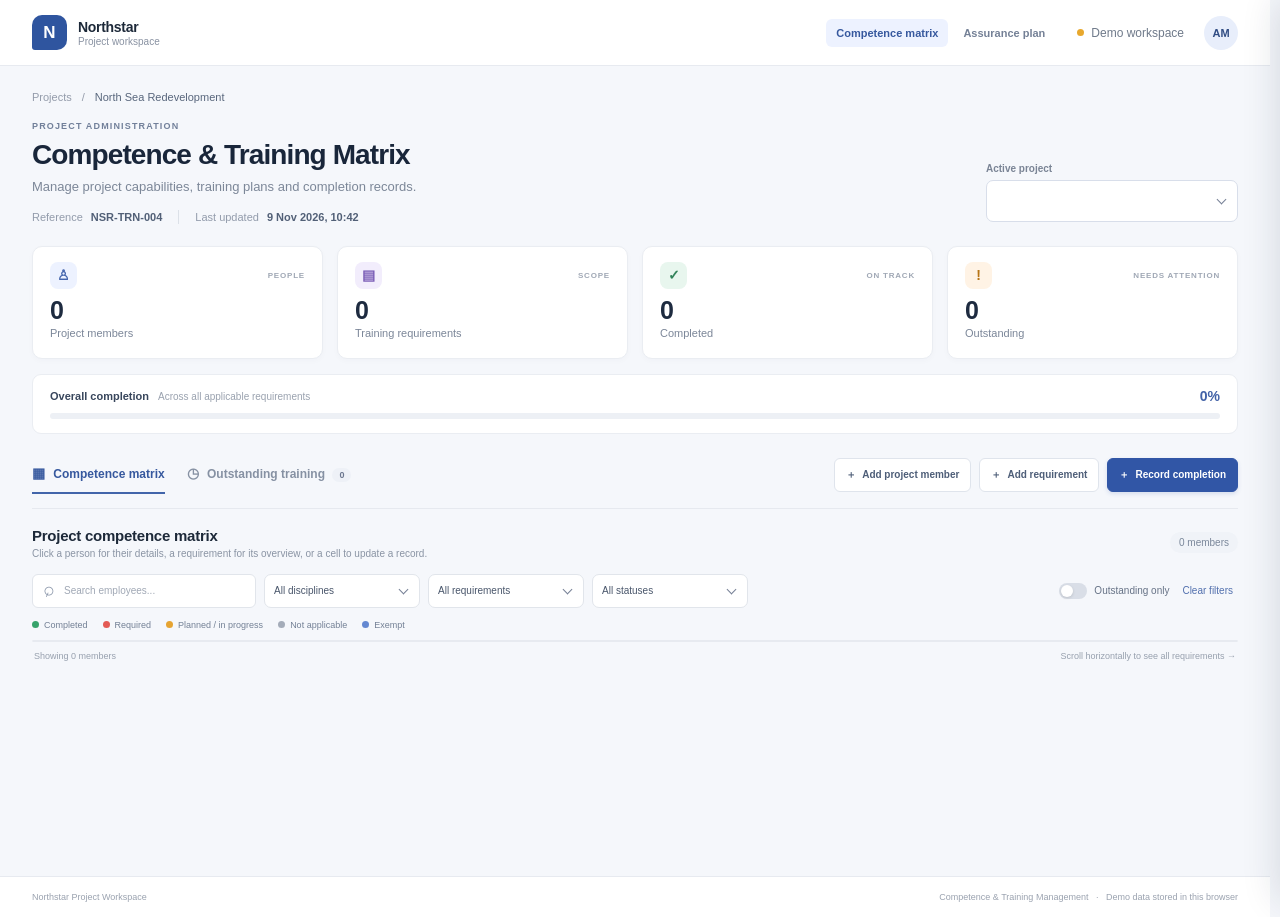
==== commit 316408d7: "Add Dataverse project assurance plan Add a responsive assurance plan page that reads and writes exis" ====
--- a/index.html
+++ b/index.html
@@ -1,147 +1,141 @@
 <!doctype html>
 <html lang="en">
-<head>
-  <meta charset="utf-8">
-  <meta name="viewport" content="width=device-width, initial-scale=1">
-  <meta name="theme-color" content="#f5f7fb">
-  <title>Competence &amp; Training Matrix</title>
-  <link rel="stylesheet" href="styles.css">
-</head>
-<body>
-  <main class="app-shell">
-    <header class="topbar">
-      <a class="brand" href="#" aria-label="Project workspace home">
-        <span class="brand-mark" aria-hidden="true">N</span>
-        <span class="brand-copy"><strong>Northstar</strong><small>PROJECT WORKSPACE</small></span>
-      </a>
-      <div class="topbar-right">
-        <span class="sync-state"><span class="sync-dot"></span><span id="data-source">Demo data</span></span>
-        <button class="avatar" type="button" aria-label="Signed in as Alex Morgan">AM</button>
-      </div>
-    </header>
+  <head>
+    <meta charset="utf-8">
+    <meta name="viewport" content="width=device-width, initial-scale=1">
+    <meta name="theme-color" content="#f5f7fb">
+    <title>Competence &amp; Training Matrix</title>
+    <link rel="stylesheet" href="styles.css">
+  </head>
+  <body>
+    <div class="app-shell">
+      <header class="topbar">
+        <a class="brand" href="#" aria-label="Project workspace home">
+          <span class="brand-mark" aria-hidden="true">N</span>
+          <span class="brand-copy"><strong>Northstar</strong><small>Project workspace</small></span>
+        </a>
+        <nav class="page-nav" aria-label="Project pages">
+          <a class="active" href="index.html" aria-current="page">Competence matrix</a>
+          <a href="assurance.html">Assurance plan</a>
+        </nav>
+        <div class="topbar-right">
+          <span class="demo-label"><span></span> Demo workspace</span>
+          <button class="avatar" aria-label="Signed in as Alex Morgan" title="Alex Morgan">AM</button>
+        </div>
+      </header>
 
-    <section class="page-content">
-      <div class="breadcrumb"><span>Projects</span><span class="crumb-separator">/</span><span id="breadcrumb-project">HBRN — II01</span><span class="crumb-separator">/</span><strong>People &amp; capability</strong></div>
-      <div class="page-heading">
-        <div>
-          <div class="eyebrow">PEOPLE &amp; CAPABILITY</div>
-          <h1>Competence &amp; Training Matrix</h1>
-          <p class="page-description">Keep project readiness visible and every requirement on track.</p>
+      <main class="page">
+        <div class="breadcrumbs"><span>Projects</span><span aria-hidden="true">/</span><span id="breadcrumb-project">North Sea Redevelopment</span></div>
+        <section class="page-heading" aria-labelledby="page-title">
+          <div class="heading-copy">
+            <div class="eyebrow">PROJECT ADMINISTRATION</div>
+            <h1 id="page-title">Competence &amp; Training Matrix</h1>
+            <p class="subtitle">Manage project capabilities, training plans and completion records.</p>
+            <div class="document-meta">
+              <span><span class="meta-label">Reference</span><strong id="project-reference">NSR-TRN-004</strong></span>
+              <span class="meta-divider"></span>
+              <span><span class="meta-label">Last updated</span><strong id="updated-at">9 Nov 2026, 10:42</strong></span>
+            </div>
+          </div>
+          <div class="project-picker">
+            <label for="project-select">Active project</label>
+            <div class="select-wrap project-select-wrap"><select id="project-select" aria-label="Select active project"></select><span class="chevron" aria-hidden="true"></span></div>
+          </div>
+        </section>
+
+        <section class="summary-grid" aria-label="Project summary">
+          <article class="summary-card">
+            <div class="summary-top"><span class="summary-icon members-icon" aria-hidden="true">♙</span><span class="summary-kicker">PEOPLE</span></div>
+            <div class="summary-number" id="member-count">0</div><div class="summary-label">Project members</div>
+          </article>
+          <article class="summary-card">
+            <div class="summary-top"><span class="summary-icon requirements-icon" aria-hidden="true">▤</span><span class="summary-kicker">SCOPE</span></div>
+            <div class="summary-number" id="requirement-count">0</div><div class="summary-label">Training requirements</div>
+          </article>
+          <article class="summary-card">
+            <div class="summary-top"><span class="summary-icon completed-icon" aria-hidden="true">✓</span><span class="summary-kicker">ON TRACK</span></div>
+            <div class="summary-number" id="completed-count">0</div><div class="summary-label">Completed</div>
+          </article>
+          <article class="summary-card">
+            <div class="summary-top"><span class="summary-icon outstanding-icon" aria-hidden="true">!</span><span class="summary-kicker">NEEDS ATTENTION</span></div>
+            <div class="summary-number" id="outstanding-count">0</div><div class="summary-label">Outstanding</div>
+          </article>
+        </section>
+
+        <section class="progress-section" aria-label="Project completion">
+          <div class="progress-copy"><div><strong>Overall completion</strong><span>Across all applicable requirements</span></div><strong class="progress-value" id="completion-rate">0%</strong></div>
+          <div class="progress-track" role="progressbar" aria-label="Overall completion" aria-valuemin="0" aria-valuemax="100" aria-valuenow="0" id="progress-bar"><span></span></div>
+        </section>
+
+        <div class="action-row">
+          <div class="tabs" role="tablist" aria-label="Matrix views">
+            <button class="tab active" role="tab" aria-selected="true" data-view="matrix"><span class="tab-icon">▦</span> Competence matrix</button>
+            <button class="tab" role="tab" aria-selected="false" data-view="outstanding"><span class="tab-icon">◷</span> Outstanding training <span class="tab-count" id="outstanding-tab-count">0</span></button>
+          </div>
+          <div class="action-buttons">
+            <button class="button button-secondary" data-dialog="member">＋ <span>Add project member</span></button>
+            <button class="button button-secondary" data-dialog="requirement">＋ <span>Add requirement</span></button>
+            <button class="button button-primary" data-dialog="completion">＋ <span>Record completion</span></button>
+          </div>
         </div>
-        <div class="heading-actions">
-          <label class="project-picker"><span>PROJECT</span><select id="project-select" aria-label="Select project"></select><span class="select-chevron" aria-hidden="true">⌄</span></label>
-          <button class="button button-secondary" id="export-button" type="button"><span class="button-icon" aria-hidden="true">↓</span> Export</button>
-          <button class="button button-primary" id="add-member-button" type="button"><span aria-hidden="true">＋</span> Add project member</button>
-        </div>
-      </div>
 
-      <section class="project-strip" aria-label="Project document information">
-        <div class="project-mark" aria-hidden="true">H</div>
-        <div class="project-name-block"><strong id="project-name">Harbor North Redevelopment</strong><span>Project</span></div>
-        <span class="strip-divider"></span>
-        <div class="strip-item"><span>DOCUMENT REFERENCE</span><strong id="document-reference">II01-GA-HBRN-0001</strong></div>
-        <span class="strip-divider"></span>
-        <div class="strip-item updated-item"><span>LAST UPDATED</span><strong id="last-updated">11 Nov 2026, 08:42</strong></div>
-        <span class="project-stage"><span class="stage-dot"></span> Execution</span>
+        <section class="view-panel" id="matrix-view" role="tabpanel">
+          <div class="panel-heading">
+            <div><h2>Project competence matrix</h2><p>Click a person for their details, a requirement for its overview, or a cell to update a record.</p></div>
+            <span class="record-count" id="matrix-record-count">0 members</span>
+          </div>
+          <div class="filters" aria-label="Filter matrix">
+            <label class="search-box"><span class="search-icon" aria-hidden="true">⌕</span><input id="search-input" type="search" placeholder="Search employees..." aria-label="Search employees"></label>
+            <div class="select-wrap"><select id="discipline-filter" aria-label="Filter by discipline"><option value="">All disciplines</option></select><span class="chevron" aria-hidden="true"></span></div>
+            <div class="select-wrap"><select id="requirement-filter" aria-label="Filter by requirement"><option value="">All requirements</option></select><span class="chevron" aria-hidden="true"></span></div>
+            <div class="select-wrap"><select id="status-filter" aria-label="Filter by status"><option value="">All statuses</option></select><span class="chevron" aria-hidden="true"></span></div>
+            <label class="toggle-control"><input id="outstanding-only" type="checkbox"><span class="toggle-track"></span><span>Outstanding only</span></label>
+            <button class="clear-filters" id="clear-filters" type="button">Clear filters</button>
+          </div>
+          <div class="legend" aria-label="Status legend">
+            <span><i class="status-dot completed"></i>Completed</span><span><i class="status-dot required"></i>Required</span><span><i class="status-dot in-progress"></i>Planned / in progress</span><span><i class="status-dot not-applicable"></i>Not applicable</span><span><i class="status-dot exempt"></i>Exempt</span>
+          </div>
+          <div class="matrix-scroll" id="matrix-scroll">
+            <table class="matrix-table" id="matrix-table"></table>
+          </div>
+          <div class="empty-state" id="matrix-empty" hidden><span class="empty-icon">⌕</span><h3>No matching records</h3><p>Try adjusting your filters or search for another employee.</p><button class="button button-secondary" id="empty-clear">Clear all filters</button></div>
+          <div class="table-footer"><span id="matrix-footer-count">Showing 0 members</span><span>Scroll horizontally to see all requirements <span aria-hidden="true">→</span></span></div>
+        </section>
+
+        <section class="view-panel outstanding-view" id="outstanding-view" role="tabpanel" hidden>
+          <div class="panel-heading">
+            <div><h2>Outstanding training</h2><p>Follow up on requirements that still need to be completed.</p></div>
+            <div class="outstanding-tools"><span class="record-count" id="outstanding-record-count">0 records</span><button class="button button-secondary export-button" id="export-outstanding" type="button">↓ <span>Export CSV</span></button></div>
+          </div>
+          <div class="outstanding-filters">
+            <label class="search-box"><span class="search-icon" aria-hidden="true">⌕</span><input id="outstanding-search" type="search" placeholder="Search employee or requirement..." aria-label="Search outstanding training"></label>
+            <div class="select-wrap"><select id="outstanding-discipline" aria-label="Filter outstanding training by discipline"><option value="">All disciplines</option></select><span class="chevron" aria-hidden="true"></span></div>
+            <div class="select-wrap"><select id="outstanding-status" aria-label="Filter outstanding training by status"><option value="">All statuses</option></select><span class="chevron" aria-hidden="true"></span></div>
+          </div>
+          <div class="table-scroll">
+            <table class="data-table">
+              <thead><tr><th><button data-sort="employee">Employee <span>↕</span></button></th><th><button data-sort="discipline">Discipline <span>↕</span></button></th><th><button data-sort="requirement">Training requirement <span>↕</span></button></th><th><button data-sort="status">Current status <span>↕</span></button></th><th><button data-sort="planned">Planned date <span>↕</span></button></th><th><button data-sort="responsible">Responsible person <span>↕</span></button></th></tr></thead>
+              <tbody id="outstanding-body"></tbody>
+            </table>
+          </div>
+          <div class="empty-state" id="outstanding-empty" hidden><span class="empty-icon">✓</span><h3>Nothing outstanding</h3><p>There are no training records matching these filters.</p></div>
+          <div class="table-footer"><span id="outstanding-footer-count">Showing 0 records</span><span>Overdue items are highlighted in red.</span></div>
+        </section>
+      </main>
+      <footer class="app-footer"><span>Northstar Project Workspace</span><span>Competence &amp; Training Management <span class="footer-divider">·</span> Demo data stored in this browser</span></footer>
+    </div>
+
+    <div class="overlay" id="dialog-overlay" hidden>
+      <section class="dialog" role="dialog" aria-modal="true" aria-labelledby="dialog-title">
+        <header class="dialog-header"><div><span class="dialog-eyebrow" id="dialog-eyebrow">PROJECT RECORD</span><h2 id="dialog-title">Edit record</h2><p id="dialog-description"></p></div><button class="icon-button dialog-close" aria-label="Close dialog" data-close-dialog>×</button></header>
+        <form id="record-form"><div class="dialog-body" id="dialog-fields"></div><footer class="dialog-footer"><button class="button button-secondary" type="button" data-close-dialog>Cancel</button><button class="button button-primary" type="submit" id="dialog-submit">Save changes</button></footer></form>
       </section>
-
-      <section class="summary-grid" aria-label="Project completion summary">
-        <article class="summary-card">
-          <div class="card-top"><span class="card-label">PROJECT MEMBERS</span><span class="card-icon icon-purple" aria-hidden="true">♙</span></div>
-          <div class="card-value" id="member-count">0</div><div class="card-foot">On this project</div>
-        </article>
-        <article class="summary-card">
-          <div class="card-top"><span class="card-label">TRAINING REQUIREMENTS</span><span class="card-icon icon-blue" aria-hidden="true">▤</span></div>
-          <div class="card-value" id="requirement-count">0</div><div class="card-foot">For this project</div>
-        </article>
-        <article class="summary-card">
-          <div class="card-top"><span class="card-label">COMPLETED</span><span class="card-icon icon-green" aria-hidden="true">✓</span></div>
-          <div class="card-value" id="completed-count">0</div><div class="card-foot"><span class="status-text completed-text">On track</span> requirements</div>
-        </article>
-        <article class="summary-card outstanding-card">
-          <div class="card-top"><span class="card-label">OUTSTANDING</span><span class="card-icon icon-amber" aria-hidden="true">!</span></div>
-          <div class="card-value" id="outstanding-count">0</div><div class="card-foot"><span class="status-text outstanding-text">Needs attention</span> requirements</div>
-        </article>
-        <article class="completion-card">
-          <div class="completion-copy"><span class="card-label">PROJECT COMPLETION</span><strong id="completion-label">0%</strong><span>of required training completed</span></div>
-          <div class="progress-ring" id="progress-ring"><div class="ring-inner"><strong id="completion-ring-label">0%</strong><span>COMPLETE</span></div></div>
-        </article>
-      </section>
-
-      <nav class="view-tabs" aria-label="Matrix views">
-        <button class="view-tab active" id="matrix-tab" type="button" aria-selected="true"><span aria-hidden="true">▦</span> Competence matrix</button>
-        <button class="view-tab" id="outstanding-tab" type="button" aria-selected="false"><span aria-hidden="true">◷</span> Outstanding training <span class="tab-count" id="outstanding-tab-count">0</span></button>
-      </nav>
-
-      <section class="view-panel" id="matrix-view">
-        <div class="section-heading">
-          <div><h2>Project competence matrix</h2><p>Select a status to update a record, or choose a person or requirement for more detail.</p></div>
-          <button class="button button-outline" id="add-requirement-button" type="button"><span aria-hidden="true">＋</span> Add requirement</button>
-        </div>
-        <div class="filter-bar">
-          <label class="search-box"><span class="search-icon" aria-hidden="true"></span><input id="search-input" type="search" placeholder="Search people or requirements…" autocomplete="off"></label>
-          <label class="filter-select"><span class="sr-only">Discipline</span><select id="discipline-filter"><option value="">All disciplines</option></select><span aria-hidden="true">⌄</span></label>
-          <label class="filter-select requirement-filter"><span class="sr-only">Requirement</span><select id="requirement-filter"><option value="">All requirements</option></select><span aria-hidden="true">⌄</span></label>
-          <label class="filter-select"><span class="sr-only">Status</span><select id="status-filter"><option value="">All statuses</option><option value="completed">Completed</option><option value="required">Required / Outstanding</option><option value="planned">Planned / In progress</option><option value="notApplicable">Not applicable</option><option value="exempt">Exempt</option></select><span aria-hidden="true">⌄</span></label>
-          <label class="toggle-control"><input id="outstanding-only" type="checkbox"><span class="toggle-track"></span><span>Outstanding only</span></label>
-          <button class="clear-filters" id="clear-filters" type="button">Clear filters</button>
-        </div>
-        <div class="matrix-toolbar">
-          <div class="legend" aria-label="Status legend">
-            <span><i class="legend-dot status-completed"></i>Completed</span>
-            <span><i class="legend-dot status-required"></i>Outstanding</span>
-            <span><i class="legend-dot status-planned"></i>Planned</span>
-            <span><i class="legend-dot status-na"></i>Not applicable</span>
-            <span><i class="legend-dot status-exempt"></i>Exempt</span>
-          </div>
-          <span class="matrix-count" id="matrix-count">0 members</span>
-        </div>
-        <div class="matrix-viewport" id="matrix-viewport" tabindex="0" aria-label="Scrollable competence matrix">
-          <table class="matrix-table" id="matrix-table"><thead></thead><tbody></tbody></table>
-        </div>
-        <div class="empty-state hidden" id="matrix-empty"><div class="empty-illustration" aria-hidden="true">⌕</div><strong>No matching records</strong><span>Try changing or clearing your filters to see project members.</span><button class="button button-secondary" id="empty-clear-button" type="button">Clear filters</button></div>
-        <div class="matrix-footnote"><span class="info-icon" aria-hidden="true">i</span> Statuses reflect project requirements. Select a cell to update status, dates, owner, or evidence.</div>
-      </section>
-
-      <section class="view-panel hidden" id="outstanding-view">
-        <div class="section-heading">
-          <div><h2>Outstanding training</h2><p>Requirements that still need action across the selected project.</p></div>
-          <button class="button button-primary" id="record-completion-button" type="button"><span aria-hidden="true">＋</span> Record completion</button>
-        </div>
-        <div class="filter-bar outstanding-filter-bar">
-          <label class="search-box"><span class="search-icon" aria-hidden="true"></span><input id="outstanding-search" type="search" placeholder="Search employee or training…" autocomplete="off"></label>
-          <label class="filter-select"><span class="sr-only">Discipline</span><select id="outstanding-discipline-filter"><option value="">All disciplines</option></select><span aria-hidden="true">⌄</span></label>
-          <label class="filter-select"><span class="sr-only">Status</span><select id="outstanding-status-filter"><option value="">All statuses</option><option value="required">Required / Outstanding</option><option value="planned">Planned / In progress</option></select><span aria-hidden="true">⌄</span></label>
-          <span class="table-result-count" id="outstanding-result-count"></span>
-        </div>
-        <div class="data-table-wrap">
-          <table class="data-table" id="outstanding-table">
-            <thead><tr><th><button data-sort="employee">EMPLOYEE <span>↕</span></button></th><th><button data-sort="discipline">DISCIPLINE <span>↕</span></button></th><th><button data-sort="requirement">TRAINING REQUIREMENT <span>↕</span></button></th><th><button data-sort="status">STATUS <span>↕</span></button></th><th><button data-sort="plannedDate">PLANNED DATE <span>↕</span></button></th><th><button data-sort="responsible">RESPONSIBLE PERSON <span>↕</span></button></th><th></th></tr></thead>
-            <tbody></tbody>
-          </table>
-          <div class="empty-state table-empty hidden" id="outstanding-empty"><div class="empty-illustration" aria-hidden="true">✓</div><strong>All caught up</strong><span>No outstanding training matches these filters.</span></div>
-        </div>
-      </section>
-      <footer class="page-footer"><span>Competence &amp; Training Matrix</span><span>Project readiness, at a glance.</span></footer>
-    </section>
-  </main>
-
-  <div class="modal-backdrop hidden" id="modal-backdrop" role="presentation">
-    <section class="dialog" id="dialog" role="dialog" aria-modal="true" aria-labelledby="dialog-title">
-      <div class="dialog-header"><div><span class="dialog-eyebrow" id="dialog-eyebrow">PROJECT RECORD</span><h2 id="dialog-title">Update record</h2><p id="dialog-description"></p></div><button class="icon-button dialog-close" type="button" aria-label="Close dialog">×</button></div>
-      <form id="dialog-form"><div class="dialog-body" id="dialog-body"></div><div class="dialog-error hidden" id="dialog-error" role="alert"></div><div class="dialog-footer"><button class="button button-secondary dialog-cancel" type="button">Cancel</button><button class="button button-primary" id="dialog-save" type="submit">Save changes</button></div></form>
-    </section>
-  </div>
-
-  <div class="drawer-backdrop hidden" id="drawer-backdrop">
-    <aside class="detail-drawer" id="detail-drawer" role="dialog" aria-modal="true" aria-labelledby="drawer-title">
-      <div class="drawer-header"><div><span class="dialog-eyebrow" id="drawer-eyebrow">PROJECT MEMBER</span><h2 id="drawer-title"></h2><p id="drawer-subtitle"></p></div><button class="icon-button drawer-close" type="button" aria-label="Close details">×</button></div>
-      <div class="drawer-content" id="drawer-content"></div>
-      <div class="drawer-footer"><button class="button button-secondary drawer-close-button" type="button">Close</button></div>
+    </div>
+    <div class="drawer-scrim" id="drawer-scrim" hidden></div>
+    <aside class="detail-drawer" id="detail-drawer" aria-label="Details panel" aria-hidden="true">
+      <div id="drawer-content"></div>
     </aside>
-  </div>
-
-  <div class="toast-region" id="toast-region" aria-live="polite"></div>
-  <script src="app.js"></script>
-</body>
+    <div class="toast-region" id="toast-region" aria-live="polite"></div>
+    <script src="app.js"></script>
+  </body>
 </html>
--- a/styles.css
+++ b/styles.css
@@ -1,320 +1,458 @@
 :root {
   color-scheme: light;
-  --ink: #17243b;
-  --muted: #748098;
-  --line: #e8ebf1;
+  --ink: #1d2939;
+  --muted: #667085;
+  --subtle: #98a2b3;
+  --line: #e7eaf0;
   --surface: #fff;
   --canvas: #f5f7fb;
-  --navy: #172947;
-  --blue: #426cf5;
-  --green: #19875b;
-  --red: #d34b4f;
-  --amber: #bf7a12;
-  --shadow: 0 4px 16px rgba(32, 48, 77, .045);
-  font-family: "Segoe UI Variable", "Segoe UI", sans-serif;
-}
+  --blue: #3156a6;
+  --blue-dark: #26478f;
+  --blue-soft: #edf2ff;
+  --green: #157347;
+  --green-bg: #e8f6ee;
+  --red: #c83d42;
+  --red-bg: #fff0ef;
+  --amber: #a66a08;
+  --amber-bg: #fff5df;
+  --grey: #667085;
+  --grey-bg: #f0f2f5;
+  --purple: #6d4bb3;
+  --purple-bg: #f2edfc;
+  --shadow: 0 8px 24px rgba(27, 39, 67, .08);
+}
+* { box-sizing: border-box; }
+body { margin: 0; background: var(--canvas); color: var(--ink); font-family: 'Segoe UI Variable', 'Segoe UI', sans-serif; font-size: 14px; -webkit-font-smoothing: antialiased; }
+button, input, select { font: inherit; }
+button { cursor: pointer; }
+[hidden] { display: none !important; }
+.app-shell { min-height: 100vh; display: flex; flex-direction: column; }
+.topbar { height: 66px; padding: 0 max(32px, calc((100vw - 1440px) / 2)); background: #fff; border-bottom: 1px solid var(--line); display: flex; align-items: center; justify-content: space-between; }
+.brand { display: inline-flex; gap: 11px; align-items: center; color: inherit; text-decoration: none; }
+.brand-mark { width: 35px; height: 35px; display: grid; place-items: center; background: #2f559f; color: #fff; border-radius: 10px 10px 10px 3px; font: 800 17px 'Manrope', sans-serif; }
+.brand-copy { display: grid; gap: 1px; }
+.brand-copy strong { font: 700 14px 'Manrope', sans-serif; letter-spacing: -.3px; }
+.brand-copy small { color: #8992a2; font-size: 10px; }
+.topbar-right { display: flex; align-items: center; gap: 20px; }
+.demo-label { display: inline-flex; align-items: center; gap: 7px; color: #6f7a8a; font-size: 12px; }
+.demo-label span { width: 7px; height: 7px; border-radius: 100%; background: #e8a82d; }
+.avatar { width: 34px; height: 34px; border: 0; border-radius: 50%; color: #304c83; background: #e8eefb; font-size: 11px; font-weight: 700; }
+.page { width: min(1440px, 100%); margin: 0 auto; padding: 25px 32px 38px; flex: 1; }
+.breadcrumbs { display: flex; align-items: center; gap: 10px; font-size: 11px; color: #939baa; margin-bottom: 18px; }
+.breadcrumbs span:last-child { color: #58667c; }
+.page-heading { display: flex; justify-content: space-between; align-items: flex-end; gap: 24px; margin-bottom: 22px; }
+.eyebrow, .dialog-eyebrow { color: #72809a; letter-spacing: 1.15px; font-size: 9px; font-weight: 700; margin-bottom: 7px; }
+h1, h2, h3, p { margin-top: 0; }
+h1 { margin: 0; font: 800 28px/1.2 'Manrope', 'Segoe UI', sans-serif; letter-spacing: -.9px; color: #19263a; }
+.subtitle { color: #7c8798; margin: 7px 0 16px; font-size: 13px; }
+.document-meta { display: flex; align-items: center; gap: 16px; color: #566378; }
+.document-meta span:not(.meta-divider) { display: flex; align-items: center; gap: 8px; }
+.meta-label { font-size: 11px; color: #929bab; }
+.document-meta strong { color: #526077; font-size: 11px; font-weight: 600; }
+.meta-divider { height: 14px; width: 1px; background: #dce1e8; }
+.project-picker { width: 252px; flex: 0 0 252px; margin-bottom: 2px; }
+.project-picker label { display: block; font-size: 10px; color: #7a8495; font-weight: 600; margin-bottom: 6px; }
+.select-wrap { position: relative; }
+.select-wrap select { appearance: none; width: 100%; height: 38px; border: 1px solid #e1e5eb; border-radius: 7px; padding: 0 33px 0 12px; background: #fff; color: #49566b; font-size: 12px; outline: none; cursor: pointer; }
+.select-wrap select:focus, input:focus { border-color: #8ca4da; box-shadow: 0 0 0 3px rgba(49, 86, 166, .11); }
+.project-select-wrap select { height: 42px; border-color: #d8deea; color: #34445e; font-weight: 600; }
+.chevron { position: absolute; width: 7px; height: 7px; border-right: 1.5px solid #768196; border-bottom: 1.5px solid #768196; transform: rotate(45deg); right: 13px; top: 14px; pointer-events: none; }
+.project-select-wrap .chevron { top: 16px; }
+.summary-grid { display: grid; grid-template-columns: repeat(4, minmax(0, 1fr)); gap: 14px; margin-bottom: 15px; }
+.summary-card { min-height: 113px; border: 1px solid #eaedf2; border-radius: 10px; background: #fff; padding: 15px 17px 13px; box-shadow: 0 2px 6px rgba(31, 44, 71, .025); }
+.summary-top { display: flex; align-items: center; justify-content: space-between; }
+.summary-icon { width: 27px; height: 27px; border-radius: 8px; display: grid; place-items: center; font-weight: 700; font-size: 14px; }
+.members-icon { background: #edf2ff; color: #4465ad; }.requirements-icon { background: #f2edfc; color: #795cb6; }.completed-icon { background: #e8f6ee; color: #32835a; }.outstanding-icon { background: #fff3e5; color: #b77516; }
+.summary-kicker { color: #a0a8b5; font-size: 8px; letter-spacing: .8px; font-weight: 700; }
+.summary-number { font: 700 25px/1 'Manrope', sans-serif; margin-top: 9px; letter-spacing: -.7px; color: #1e2b40; }
+.summary-label { color: #7b8698; font-size: 11px; margin-top: 4px; }
+.progress-section { background: #fff; border: 1px solid #eaedf2; border-radius: 9px; padding: 13px 17px 14px; margin-bottom: 22px; }
+.progress-copy { display: flex; align-items: center; justify-content: space-between; margin-bottom: 9px; }
+.progress-copy > div { display: flex; align-items: baseline; gap: 9px; }
+.progress-copy strong { font-size: 11px; color: #38465c; }
+.progress-copy span { color: #9aa2af; font-size: 10px; }
+.progress-copy .progress-value { color: #4262a7; font: 700 14px 'Manrope', sans-serif; }
+.progress-track { height: 6px; background: #edf0f5; border-radius: 10px; overflow: hidden; }
+.progress-track span { display: block; width: 0; height: 100%; border-radius: inherit; background: linear-gradient(90deg, #5879c0, #438c7a); transition: width .3s ease; }
+.action-row { display: flex; align-items: center; justify-content: space-between; gap: 16px; margin-bottom: 14px; }
+.tabs { align-self: stretch; display: flex; align-items: center; gap: 22px; }
+.tab { border: 0; background: transparent; padding: 9px 0 11px; color: #8691a3; border-bottom: 2px solid transparent; font-size: 12px; font-weight: 600; white-space: nowrap; }
+.tab.active { color: #36589e; border-bottom-color: #4265aa; }
+.tab-icon { font-size: 14px; margin-right: 5px; }
+.tab-count { background: #eef1f7; border-radius: 10px; color: #6d7890; font-size: 9px; padding: 2px 7px; margin-left: 4px; }
+.action-buttons { display: flex; align-items: center; gap: 8px; }
+.button { min-height: 34px; display: inline-flex; justify-content: center; align-items: center; gap: 6px; border-radius: 6px; padding: 0 11px; font-size: 10px; font-weight: 600; transition: background .15s, border-color .15s, transform .15s; white-space: nowrap; }
+.button:active { transform: translateY(1px); }
+.button-secondary { border: 1px solid #dfe4ec; color: #4e5e78; background: #fff; }
+.button-secondary:hover { background: #f8f9fc; border-color: #c9d2e0; }
+.button-primary { border: 1px solid var(--blue); color: #fff; background: var(--blue); box-shadow: 0 2px 4px rgba(49, 86, 166, .16); }
+.button-primary:hover { background: var(--blue-dark); }
+.view-panel { min-height: 330px; padding: 18px 0 0; border-top: 1px solid #e6e9ef; }
+.panel-heading { display: flex; align-items: center; justify-content: space-between; gap: 14px; margin-bottom: 15px; }
+.panel-heading h2 { margin: 0 0 4px; font: 700 15px 'Manrope', sans-serif; letter-spacing: -.25px; }
+.panel-heading p { margin: 0; color: #8a94a4; font-size: 10px; }
+.record-count { font-size: 10px; color: #7a879a; background: #f0f3f8; padding: 5px 9px; border-radius: 14px; white-space: nowrap; }
+.filters, .outstanding-filters { display: flex; align-items: center; gap: 8px; flex-wrap: wrap; margin-bottom: 12px; }
+.search-box { min-width: 180px; width: 224px; position: relative; }
+.search-box input { width: 100%; height: 34px; padding: 0 10px 0 31px; border: 1px solid #e1e5eb; border-radius: 6px; outline: none; font-size: 10px; color: #49566b; background: #fff; }
+.search-box input::placeholder { color: #a0a8b5; }
+.search-icon { position: absolute; top: 6px; left: 10px; color: #8894a8; font-size: 19px; line-height: 1; transform: rotate(-20deg); }
+.filters .select-wrap { width: 156px; }.filters .select-wrap select,.outstanding-filters .select-wrap select { height: 34px; font-size: 10px; padding-left: 9px; }
+.filters .chevron,.outstanding-filters .chevron { top: 12px; }
+.toggle-control { display: flex; align-items: center; gap: 7px; color: #667286; font-size: 10px; cursor: pointer; white-space: nowrap; margin-left: auto; }
+.toggle-control input { position: absolute; opacity: 0; pointer-events: none; }
+.toggle-track { width: 28px; height: 16px; border-radius: 12px; background: #d9dee7; position: relative; transition: background .16s; }
+.toggle-track::after { content: ''; position: absolute; width: 12px; height: 12px; top: 2px; left: 2px; border-radius: 50%; background: #fff; box-shadow: 0 1px 3px #0002; transition: transform .16s; }
+.toggle-control input:checked + .toggle-track { background: #5474b8; }.toggle-control input:checked + .toggle-track::after { transform: translateX(12px); }
+.toggle-control input:focus-visible + .toggle-track { outline: 3px solid #c7d4f1; }
+.clear-filters { border: 0; background: transparent; color: #5270ae; font-size: 10px; padding: 5px; }
+.legend { display: flex; gap: 15px; align-items: center; margin: 4px 0 10px; color: #738095; font-size: 9px; flex-wrap: wrap; }
+.legend span { display: inline-flex; align-items: center; gap: 5px; }
+.status-dot { display: inline-block; width: 7px; height: 7px; border-radius: 50%; flex: 0 0 7px; }
+.status-dot.completed { background: #37a36b; }.status-dot.required { background: #e35b55; }.status-dot.in-progress { background: #e6a432; }.status-dot.not-applicable { background: #a4acb9; }.status-dot.exempt { background: #6488d1; }
+.matrix-scroll { position: relative; width: 100%; max-height: 530px; overflow: auto; border: 1px solid #e7eaf0; border-radius: 8px; background: #fff; scrollbar-color: #c9d1df #f5f6f9; scrollbar-width: thin; }
+.matrix-table { border-collapse: separate; border-spacing: 0; min-width: 100%; width: max-content; table-layout: fixed; font-size: 10px; }
+.matrix-table th,.matrix-table td { border-bottom: 1px solid #edf0f4; border-right: 1px solid #f0f2f6; text-align: center; padding: 0; height: 51px; min-width: 112px; max-width: 145px; background: #fff; }
+.matrix-table th { position: sticky; top: 0; z-index: 4; height: 69px; background: #f9fafc; border-bottom: 1px solid #e5e9f0; }
+.matrix-table th:first-child,.matrix-table td:first-child { width: 228px; min-width: 228px; max-width: 228px; text-align: left; position: sticky; left: 0; z-index: 3; background: #fff; }
+.matrix-table th:first-child { z-index: 6; background: #f7f9fc; }
+.matrix-table th:first-child::after,.matrix-table td:first-child::after { content: ''; position: absolute; top: 0; right: -5px; bottom: 0; width: 5px; pointer-events: none; background: linear-gradient(90deg, rgba(20,37,67,.08), transparent); }
+.member-head { padding: 10px 14px !important; color: #67748a; font-size: 9px; font-weight: 700; letter-spacing: .25px; }
+.requirement-head { display: flex; height: 100%; flex-direction: column; justify-content: center; align-items: center; gap: 4px; padding: 7px 8px; }
+.requirement-head button { display: -webkit-box; border: 0; background: transparent; padding: 0; color: #35445c; font-size: 9px; line-height: 1.35; font-weight: 700; text-align: center; cursor: pointer; -webkit-line-clamp: 2; -webkit-box-orient: vertical; overflow: hidden; }
+.requirement-head button:hover { color: #4265aa; text-decoration: underline; }
+.requirement-category { text-transform: uppercase; color: #9ba4b3; font-size: 7px; letter-spacing: .7px; font-weight: 600; }
+.discipline-row td { position: sticky; top: 69px; z-index: 2; height: 26px; padding: 0 12px !important; text-align: left; background: #f4f6fa !important; border-right: 0; color: #69768d; font-size: 8px; font-weight: 700; letter-spacing: .55px; text-transform: uppercase; }
+.discipline-row td:first-child { z-index: 5; }
+.employee-cell { display: flex; align-items: center; gap: 9px; padding: 0 12px; height: 50px; }
+.employee-avatar { flex: 0 0 27px; width: 27px; height: 27px; border-radius: 50%; display: grid; place-items: center; font-size: 8px; font-weight: 700; color: #4866a2; background: #ebf0fb; }
+.employee-avatar.alt-1 { color: #398065; background: #e8f4ef; }.employee-avatar.alt-2 { color: #8c6541; background: #f8efe5; }.employee-avatar.alt-3 { color: #7657a7; background: #f1ebf9; }.employee-avatar.alt-4 { color: #a84c54; background: #faeded; }
+.employee-name { color: #34445d; font-weight: 600; font-size: 10px; border: 0; background: transparent; padding: 0; text-align: left; }
+.employee-name:hover { color: #3e61a9; text-decoration: underline; }
+.employee-role { font-size: 8px; color: #9aa3b0; margin-top: 2px; }
+.inactive-tag { color: #888f9a; font-size: 7px; background: #eff1f4; border-radius: 8px; padding: 2px 5px; margin-left: 4px; }
+.matrix-cell { width: 100%; height: 50px; border: 0; background: transparent; display: flex; align-items: center; justify-content: center; gap: 5px; color: #536176; font-size: 8px; }
+.matrix-cell:hover { background: #f6f8fc; }
+.matrix-cell .status-dot { width: 7px; height: 7px; flex-basis: 7px; }
+.cell-date { font-size: 8px; white-space: nowrap; }
+.cell-status-text { font-size: 8px; white-space: nowrap; }
+.cell-na .cell-status-text { color: #a0a7b2; }.cell-exempt .cell-status-text { color: #5876b7; }.cell-required .cell-status-text { color: #bd4d4a; }.cell-in-progress .cell-status-text { color: #a66a08; }.cell-completed .cell-status-text { color: #39845d; }
+.empty-state { min-height: 200px; border: 1px dashed #dfe4ec; border-radius: 8px; background: #fff; display: flex; flex-direction: column; align-items: center; justify-content: center; text-align: center; }
+.empty-icon { width: 35px; height: 35px; display: grid; place-items: center; border-radius: 50%; background: #f0f3f8; color: #7c8aa1; font-size: 20px; margin-bottom: 9px; }
+.empty-state h3 { margin: 0 0 4px; font: 700 13px 'Manrope',sans-serif; }.empty-state p { margin: 0 0 13px; color: #8e98a7; font-size: 10px; }
+.table-footer { display: flex; justify-content: space-between; color: #97a0ae; font-size: 9px; padding: 9px 2px; }
+.table-footer > span:last-child { text-align: right; }
+.outstanding-view { padding-top: 18px; }.outstanding-tools { display: flex; align-items: center; gap: 8px; }.outstanding-filters .search-box { width: 260px; }
+.table-scroll { overflow: auto; border: 1px solid #e7eaf0; border-radius: 8px; background: #fff; }
+.data-table { width: 100%; border-collapse: collapse; min-width: 720px; text-align: left; }
+.data-table thead th { height: 39px; background: #f8f9fb; color: #778398; border-bottom: 1px solid #e7eaf0; font-size: 9px; font-weight: 600; padding: 0 12px; white-space: nowrap; }
+.data-table thead th button { background: transparent; border: 0; color: inherit; font: inherit; padding: 0; cursor: pointer; }
+.data-table thead th button span { color: #a6aeb9; margin-left: 4px; }
+.data-table tbody td { height: 48px; border-bottom: 1px solid #eff1f5; color: #57657a; font-size: 10px; padding: 0 12px; }
+.data-table tbody tr:last-child td { border-bottom: 0; }
+.data-table tbody tr:hover { background: #fafbfd; }
+.table-person { display: flex; align-items: center; gap: 8px; color: #35445b; font-weight: 600; }
+.table-person .employee-avatar { width: 25px; height: 25px; flex-basis: 25px; }
+.status-pill { display: inline-flex; align-items: center; gap: 5px; padding: 4px 7px; border-radius: 12px; font-size: 8px; font-weight: 600; white-space: nowrap; }
+.status-pill .status-dot { width: 6px; height: 6px; flex-basis: 6px; }
+.status-pill.completed { color: var(--green); background: var(--green-bg); }.status-pill.required { color: var(--red); background: var(--red-bg); }.status-pill.in-progress { color: var(--amber); background: var(--amber-bg); }.status-pill.not-applicable { color: var(--grey); background: var(--grey-bg); }.status-pill.exempt { color: #5273b5; background: #edf2ff; }
+.overdue-row td { background: #fff8f7; }.overdue-date { color: #c83d42 !important; font-weight: 700; }.overdue-badge { color: #bd4742; font-size: 8px; margin-left: 5px; }
+.empty-inline { text-align: center !important; padding: 35px !important; color: #9099a8 !important; }
+.app-footer { border-top: 1px solid #e7eaf0; padding: 15px max(32px, calc((100vw - 1440px) / 2)); display: flex; justify-content: space-between; gap: 16px; color: #9aa2af; font-size: 9px; background: #fff; }
+.footer-divider { padding: 0 5px; }
 
-* { box-sizing: border-box; }
-body { margin: 0; min-width: 360px; min-height: 100vh; color: var(--ink); background: var(--canvas); font-size: 13px; }
-button, input, select, textarea { font: inherit; }
-button { cursor: pointer; }
-.hidden { display: none !important; }
-.sr-only { position: absolute; width: 1px; height: 1px; padding: 0; margin: -1px; overflow: hidden; clip: rect(0, 0, 0, 0); white-space: nowrap; border: 0; }
+.overlay { position: fixed; inset: 0; z-index: 50; display: flex; align-items: center; justify-content: center; padding: 20px; background: rgba(24, 35, 54, .4); backdrop-filter: blur(2px); overflow-y: auto; }
+.dialog { width: min(560px, 100%); max-height: calc(100dvh - 40px); display: flex; flex-direction: column; border-radius: 12px; background: #fff; box-shadow: 0 22px 65px rgba(20, 32, 54, .22); margin: auto; overflow: hidden; }
+.dialog form { display: flex; flex: 1 1 auto; flex-direction: column; min-height: 0; overflow: hidden; }
+.dialog-header { display: flex; justify-content: space-between; gap: 18px; padding: 21px 23px 15px; border-bottom: 1px solid #edf0f4; flex: 0 0 auto; }
+.dialog-header h2 { margin: 0 0 4px; font: 700 18px 'Manrope',sans-serif; letter-spacing: -.4px; }.dialog-header p { margin: 0; color: #818c9d; font-size: 11px; }
+.dialog-eyebrow { margin-bottom: 6px; font-size: 8px; }
+.icon-button { width: 29px; height: 29px; border: 0; border-radius: 6px; background: transparent; color: #798496; font-size: 21px; line-height: 1; }
+.icon-button:hover { background: #f2f4f7; }
+.dialog-body { flex: 1 1 auto; min-height: 0; overflow-y: auto; padding: 18px 23px; }
+.dialog-footer { display: flex; justify-content: flex-end; gap: 8px; padding: 13px 23px; border-top: 1px solid #edf0f4; background: #fcfcfd; flex: 0 0 auto; }
+.form-grid { display: grid; grid-template-columns: 1fr 1fr; gap: 13px 14px; }
+.form-field { min-width: 0; display: flex; flex-direction: column; gap: 5px; }
+.form-field.full { grid-column: 1 / -1; }
+.form-field label { color: #56647a; font-size: 10px; font-weight: 600; }
+.form-field label .required-mark { color: #d65754; margin-left: 2px; }
+.form-field input,.form-field select,.form-field textarea { width: 100%; border: 1px solid #dfe4ec; border-radius: 6px; color: #36455c; background: #fff; padding: 9px 10px; outline: none; font-size: 11px; }
+.form-field input,.form-field select { min-height: 36px; }.form-field textarea { min-height: 75px; resize: vertical; }
+.form-field input:focus,.form-field select:focus,.form-field textarea:focus { border-color: #8ca4da; box-shadow: 0 0 0 3px rgba(49, 86, 166, .11); }
+.form-field input[readonly] { background: #f7f8fa; color: #778398; }
+.form-hint { color: #949eac; font-size: 9px; }
+.form-field:has(textarea) { grid-column: 1 / -1; }
+.checkbox-row { display: flex; align-items: center; gap: 8px; color: #59677c; font-size: 10px; }
+.checkbox-row input { width: 14px; height: 14px; min-height: auto; accent-color: #4969ae; }
+.discipline-checks { display: grid; grid-template-columns: repeat(2, minmax(0, 1fr)); gap: 9px 12px; max-height: 150px; overflow-y: auto; padding: 10px; border: 1px solid #e3e7ed; border-radius: 6px; }
+.drawer-scrim { position: fixed; inset: 0; z-index: 35; background: rgba(23, 35, 56, .2); }
+.detail-drawer { position: fixed; z-index: 40; right: 0; top: 0; bottom: 0; width: min(470px, calc(100vw - 16px)); background: #fff; box-shadow: -12px 0 35px rgba(24, 35, 54, .14); transform: translateX(102%); transition: transform .22s ease; overflow-y: auto; }
+.detail-drawer.open { transform: translateX(0); }
+.drawer-header { position: sticky; top: 0; z-index: 2; display: flex; justify-content: space-between; align-items: flex-start; gap: 12px; padding: 20px 21px 16px; background: #fff; border-bottom: 1px solid #edf0f4; }
+.drawer-header h2 { margin: 0 0 5px; font: 700 17px 'Manrope',sans-serif; letter-spacing: -.35px; }
+.drawer-subtitle { margin: 0; font-size: 10px; color: #8792a2; }
+.drawer-content { padding: 17px 21px 24px; }
+.detail-profile { display: flex; align-items: center; gap: 12px; background: #f7f9fc; border-radius: 8px; padding: 13px; margin-bottom: 15px; }
+.detail-profile .employee-avatar { width: 42px; height: 42px; flex-basis: 42px; font-size: 12px; }
+.detail-profile strong { display: block; font-size: 12px; color: #39475e; margin-bottom: 3px; }.detail-profile span { display: block; color: #8590a1; font-size: 10px; }
+.detail-stats { display: grid; grid-template-columns: repeat(3, 1fr); gap: 7px; margin-bottom: 15px; }
+.detail-stat { border: 1px solid #e9edf2; border-radius: 7px; padding: 9px; }.detail-stat strong { display: block; color: #2d3e58; font: 700 16px 'Manrope',sans-serif; }.detail-stat span { display: block; color: #8893a3; font-size: 8px; margin-top: 3px; }
+.detail-progress { margin-bottom: 20px; }.detail-progress .progress-copy { margin-bottom: 6px; }
+.section-title { font: 700 11px 'Manrope',sans-serif; margin: 18px 0 9px; color: #40506a; }
+.detail-list { border: 1px solid #e9edf2; border-radius: 7px; overflow: hidden; }.detail-list-row { display: grid; grid-template-columns: minmax(0, 1fr) auto; gap: 10px; align-items: center; padding: 10px; border-bottom: 1px solid #eef0f4; }.detail-list-row:last-child { border-bottom: 0; }.detail-list-row strong { display: block; color: #46556c; font-size: 9px; margin-bottom: 4px; }.detail-list-row small { display: block; color: #9aa3b0; font-size: 8px; }
+.detail-table { width: 100%; border-collapse: collapse; }.detail-table th,.detail-table td { text-align: left; padding: 8px 5px; border-bottom: 1px solid #eef0f4; font-size: 8px; vertical-align: top; }.detail-table th { color: #929baa; font-weight: 600; }.detail-table td { color: #59677b; }
+.detail-table-wrap { overflow-x: auto; }.drawer-note { color: #a0a7b2; font-size: 9px; padding: 10px 0; }
+.drawer-action { margin-top: 13px; width: 100%; }
+.toast-region { position: fixed; bottom: 19px; right: 20px; z-index: 80; display: flex; flex-direction: column; gap: 8px; }
+.toast { color: #fff; background: #263b5d; box-shadow: var(--shadow); padding: 11px 15px; border-radius: 7px; font-size: 11px; animation: toast-in .18s ease-out; }
+@keyframes toast-in { from { opacity: 0; transform: translateY(8px); } to { opacity: 1; transform: translateY(0); } }
+@media (min-width: 1441px) { .page { padding-left: 0; padding-right: 0; } }
+@media (max-width: 960px) {
+  .page { padding-left: 22px; padding-right: 22px; }
+  .action-row { align-items: flex-start; flex-direction: column; gap: 5px; }
+  .action-buttons { align-self: flex-end; }
+  .filters .select-wrap { flex: 1 1 140px; width: auto; }
+  .search-box { flex: 1 1 190px; width: auto; }
+  .toggle-control { margin-left: 0; }
+  .matrix-scroll { max-height: 490px; }
+}
+@media (max-width: 640px) {
+  .topbar { height: 57px; padding: 0 16px; }
+  .topbar-right { gap: 11px; }.demo-label { font-size: 10px; }
+  .page { padding: 18px 14px 28px; }.breadcrumbs { margin-bottom: 15px; }
+  .page-heading { align-items: stretch; flex-direction: column; gap: 13px; margin-bottom: 16px; }
+  h1 { font-size: 23px; }.subtitle { font-size: 11px; margin-bottom: 12px; }
+  .document-meta { gap: 10px; flex-wrap: wrap; }.document-meta span:not(.meta-divider) { gap: 5px; }
+  .meta-label,.document-meta strong { font-size: 9px; }
+  .project-picker { width: 100%; flex-basis: auto; }.project-select-wrap select { height: 39px; }
+  .summary-grid { grid-template-columns: repeat(2, minmax(0,1fr)); gap: 8px; }
+  .summary-card { min-height: 98px; padding: 12px; }.summary-number { font-size: 22px; margin-top: 7px; }
+  .progress-section { padding: 12px; }.progress-copy > div { display: grid; gap: 3px; }.progress-copy span { font-size: 9px; }
+  .tabs { gap: 14px; max-width: 100%; overflow-x: auto; }.tab { font-size: 10px; }
+  .action-buttons { align-self: stretch; width: 100%; display: grid; grid-template-columns: 1fr 1fr; gap: 6px; }
+  .action-buttons .button { padding: 0 6px; font-size: 9px; }.action-buttons .button-primary { grid-column: 1 / -1; }
+  .panel-heading { align-items: flex-start; }.panel-heading p { max-width: 270px; line-height: 1.5; }.record-count { font-size: 9px; }
+  .filters { gap: 6px; }.filters .search-box { flex-basis: 100%; width: 100%; }.filters .select-wrap { flex-basis: calc(50% - 3px); }
+  .toggle-control { flex-basis: calc(50% - 3px); }.clear-filters { margin-left: auto; }
+  .legend { gap: 8px 12px; font-size: 8px; }.matrix-table th:first-child,.matrix-table td:first-child { width: 188px; min-width: 188px; max-width: 188px; }
+  .matrix-table th,.matrix-table td { min-width: 105px; }.matrix-table th { height: 67px; }.discipline-row td { top: 67px; }
+  .employee-cell { padding: 0 9px; gap: 7px; }.table-footer { font-size: 8px; gap: 10px; }
+  .table-footer > span:last-child { max-width: 45%; }
+  .app-footer { padding: 12px 14px; flex-direction: column; gap: 5px; }
+  .overlay { padding: 10px; align-items: center; }.dialog { max-height: calc(100dvh - 20px); border-radius: 10px; }
+  .dialog-header { padding: 17px 16px 13px; }.dialog-body { padding: 15px 16px; }.dialog-footer { padding: 11px 16px; }
+  .form-grid { grid-template-columns: 1fr; gap: 11px; }.form-field.full { grid-column: auto; }
+  .drawer-header { padding: 17px 16px 13px; }.drawer-content { padding: 14px 16px 22px; }
+  .outstanding-view .panel-heading { flex-direction: column; }.outstanding-tools { width: 100%; justify-content: space-between; }
+  .outstanding-filters .search-box { width: 100%; flex-basis: 100%; }.outstanding-filters .select-wrap { flex: 1; }
+}
+@media (prefers-reduced-motion: reduce) { *,*::before,*::after { scroll-behavior: auto !important; animation-duration: .01ms !important; transition-duration: .01ms !important; } }
 
-.topbar { height: 64px; display: flex; align-items: center; justify-content: space-between; padding: 0 4.2%; background: #fff; border-bottom: 1px solid #edf0f5; }
-.brand { display: flex; align-items: center; gap: 10px; text-decoration: none; color: var(--ink); }
-.brand-mark { width: 33px; height: 33px; display: grid; place-items: center; border-radius: 10px; color: #fff; background: #314fb6; font: 800 17px Manrope, sans-serif; }
-.brand-copy { display: grid; gap: 1px; }
-.brand-copy strong { font: 800 14px Manrope, sans-serif; letter-spacing: -.3px; }
-.brand-copy small { color: #8490a4; font-size: 8px; font-weight: 700; letter-spacing: 1.15px; }
-.topbar-right { display: flex; gap: 20px; align-items: center; }
-.sync-state { display: inline-flex; gap: 7px; align-items: center; color: #68768e; font-size: 11px; }
-.sync-dot, .stage-dot { width: 7px; height: 7px; border-radius: 50%; background: #35a878; }
-.avatar { width: 33px; height: 33px; border: 0; border-radius: 50%; color: #4a43a2; background: #ecebff; font-weight: 700; font-size: 11px; }
+.page-nav { display: flex; align-items: center; gap: 5px; margin-left: auto; margin-right: 22px; }
+.page-nav a { color: #748096; text-decoration: none; font-size: 11px; font-weight: 600; padding: 8px 10px; border-radius: 6px; white-space: nowrap; }
+.page-nav a:hover { background: #f5f7fb; color: #36589e; }
+.page-nav a.active { color: #36589e; background: #edf2ff; }
+.connection-label { display: inline-flex; align-items: center; gap: 7px; color: #758196; font-size: 10px; white-space: nowrap; }
+.connection-label span { width: 7px; height: 7px; border-radius: 50%; background: #d7a13a; }
+.connection-label.connected span { background: #38a36d; }
+.connection-label.error span { background: #cf4c4a; }
+.assurance-page { max-width: 1440px; }
+.assurance-heading { align-items: center; margin-bottom: 18px; }
+.assurance-heading .subtitle { margin-bottom: 12px; }
+.add-activity-button { min-height: 40px; padding: 0 16px; font-size: 12px; border-radius: 7px; }
+.surface-card { background: #fff; border: 1px solid #e8ebf1; border-radius: 10px; box-shadow: 0 2px 6px rgba(31, 44, 71, .025); }
+.assurance-navigation { padding: 15px 16px 13px; margin-bottom: 14px; }
+.assurance-filter-row { display: grid; grid-template-columns: minmax(210px, 252px) minmax(0, 1fr); align-items: end; gap: 22px; margin-bottom: 14px; }
+.assurance-filter-row .project-picker { width: auto; flex: initial; margin: 0; }
+.filter-label { display: block; color: #7a8495; font-size: 10px; font-weight: 600; margin-bottom: 6px; }
+.phase-tabs { display: flex; align-items: center; overflow-x: auto; padding: 3px; border: 1px solid #e1e5eb; background: #f7f8fb; border-radius: 8px; scrollbar-width: thin; }
+.phase-tab { flex: 1 0 auto; min-height: 34px; padding: 0 15px; border: 0; border-radius: 6px; background: transparent; color: #788499; font-size: 11px; font-weight: 600; white-space: nowrap; }
+.phase-tab:hover { color: #3156a6; background: #fff; }
+.phase-tab.active { color: #3156a6; background: #fff; box-shadow: 0 1px 3px rgba(27, 39, 67, .12); }
+.phase-tab:focus-visible { outline: 2px solid #8ca4da; outline-offset: -2px; }
+.assurance-filters { gap: 8px; margin: 0; }
+.assurance-filters .select-wrap { flex: 1 1 145px; width: auto; min-width: 132px; }
+.assurance-filters .select-wrap select { height: 36px; font-size: 10px; }
+.assurance-filters .chevron { top: 13px; }
+.assurance-search { flex: 2 1 245px; width: auto; min-width: 200px; }
+.assurance-search input { height: 36px; font-size: 10px; }
+.assurance-filters .clear-filters { white-space: nowrap; }
+.secondary-filters { display: contents; }
+.filter-toggle { display: none; }
+.assurance-summary { margin: 14px 0 12px; }
+.assurance-total-icon { background: #edf2ff; color: #4465ad; }
+.assurance-ongoing-icon { background: #e9f2ff; color: #3974bd; }
+.overdue-banner { display: flex; align-items: center; gap: 10px; min-height: 44px; margin: 0 0 14px; padding: 8px 13px; border: 1px solid #f3d0ce; border-radius: 8px; color: #a93539; background: #fff5f4; font-size: 11px; }
+.overdue-banner-icon { flex: 0 0 21px; width: 21px; height: 21px; display: grid; place-items: center; border-radius: 50%; color: #fff; background: #cf4c4a; font-weight: 700; }
+.overdue-banner button { margin-left: auto; border: 0; padding: 5px 7px; background: transparent; color: #a93539; text-decoration: underline; font-size: 10px; font-weight: 600; }
+.assurance-plan-panel { min-height: 350px; margin-top: 0; padding: 17px 17px 10px; border: 1px solid #e8ebf1; border-radius: 10px; background: #fff; box-shadow: 0 2px 6px rgba(31, 44, 71, .025); }
+.assurance-plan-panel .panel-heading { margin-bottom: 12px; }
+.plan-tools { display: flex; align-items: center; gap: 8px; }
+.sort-control { color: #808b9d; font-size: 10px; white-space: nowrap; }
+.sort-select-wrap { width: 160px; }
+.sort-select-wrap select { height: 32px; font-size: 10px; }
+.sort-select-wrap .chevron { top: 11px; }
+.activity-groups { display: grid; gap: 16px; }
+.activity-group { border: 1px solid #e8ebf1; border-radius: 8px; overflow: hidden; background: #fff; }
+.activity-group-header { min-height: 40px; display: flex; align-items: center; justify-content: space-between; gap: 12px; padding: 0 14px; background: #f7f8fb; border-bottom: 1px solid #e9edf3; }
+.activity-group-header h3 { margin: 0; color: #34445d; font: 700 11px 'Manrope', 'Segoe UI', sans-serif; letter-spacing: .05px; }
+.activity-group-header span { color: #8b95a5; font-size: 9px; white-space: nowrap; }
+.activity-list { display: grid; }
+.assurance-activity { width: 100%; display: grid; grid-template-columns: minmax(230px, 1.15fr) minmax(390px, 1.2fr); align-items: center; gap: 8px 16px; padding: 12px 14px; border: 0; border-bottom: 1px solid #eef0f4; background: #fff; text-align: left; }
+.assurance-activity:last-child { border-bottom: 0; }
+.assurance-activity:hover, .assurance-activity:focus-visible { background: #fafbfd; outline: none; }
+.assurance-activity:focus-visible { box-shadow: inset 0 0 0 2px #8ca4da; }
+.activity-main { min-width: 0; display: flex; flex-direction: column; align-items: flex-start; gap: 5px; }
+.activity-title { color: #34445d; font-size: 11px; line-height: 1.4; font-weight: 700; }
+.activity-type { display: inline-flex; max-width: 100%; padding: 3px 7px; border-radius: 10px; color: #5b6f9c; background: #f0f3f9; font-size: 8px; font-weight: 600; }
+.activity-scan { min-width: 0; display: grid; grid-template-columns: minmax(110px, 1.2fr) minmax(100px, .85fr) auto 12px; align-items: center; gap: 9px; }
+.activity-owner, .activity-date { min-width: 0; display: flex; flex-direction: column; gap: 3px; }
+.activity-meta-label { color: #9aa3b0; font-size: 8px; }
+.activity-owner strong, .activity-date strong { overflow: hidden; color: #59677c; font-size: 9px; font-weight: 600; text-overflow: ellipsis; white-space: nowrap; }
+.activity-date strong { color: #39495f; }
+.activity-date strong.overdue-date { color: #c83d42; }
+.assurance-status { justify-self: start; padding: 5px 8px; font-size: 9px; }
+.assurance-status.completed { color: #157347; background: #e8f6ee; }
+.assurance-status.ongoing { color: #2867a8; background: #e9f2ff; }
+.assurance-status.planned { color: #61708a; background: #f0f2f5; }
+.assurance-status.overdue { color: #b83236; background: #fff0ef; }
+.assurance-status.cancelled { color: #667085; background: #f0f2f5; }
+.assurance-status.transferred { color: #6d4bb3; background: #f2edfc; }
+.activity-chevron { color: #a5aebb; font-size: 20px; line-height: 1; text-align: right; }
+.activity-preview { grid-column: 1 / -1; display: flex; flex-wrap: wrap; gap: 5px 17px; color: #7c8798; font-size: 9px; line-height: 1.45; }
+.activity-preview span { min-width: 0; max-width: 46%; overflow: hidden; text-overflow: ellipsis; white-space: nowrap; }
+.activity-preview b { margin-right: 4px; color: #9aa3b0; font-size: 8px; font-weight: 600; text-transform: uppercase; }
+.activity-preview .activity-reference { margin-left: auto; color: #5d6e8d; }
+.assurance-empty { margin-top: 7px; min-height: 260px; }
+.connection-state { display: flex; align-items: flex-start; gap: 11px; margin: 7px 0 10px; padding: 15px; border: 1px solid #e2e8f2; border-radius: 8px; color: #50617d; background: #f8faff; }
+.connection-state[hidden] { display: none; }
+.connection-state.error { border-color: #f0d1cf; color: #9e3f40; background: #fff8f7; }
+.connection-state-icon { flex: 0 0 22px; width: 22px; height: 22px; display: grid; place-items: center; border-radius: 50%; color: #4163a8; background: #eaf0ff; font-weight: 700; }
+.connection-state.error .connection-state-icon { color: #b24140; background: #fce8e7; }
+.connection-state strong { display: block; margin: 1px 0 3px; font-size: 11px; }
+.connection-state p { margin: 0; color: #7d899d; font-size: 10px; line-height: 1.5; }
+.assurance-drawer { width: min(590px, calc(100vw - 16px)); }
+.assurance-drawer-content { padding: 15px 20px 24px; }
+.assurance-detail-profile { align-items: center; gap: 9px; }
+.assurance-detail-profile > div { min-width: 0; display: grid; gap: 4px; }
+.assurance-detail-profile > div strong { color: #34445d; font-size: 11px; }
+.assurance-detail-profile > div span { color: #8691a3; font-size: 9px; }
+.assurance-detail-profile .status-pill { margin-left: auto; }
+.assurance-detail-icon { flex: 0 0 31px; width: 31px; height: 31px; display: grid; place-items: center; border-radius: 8px; color: #4262a7; background: #edf2ff; font-weight: 700; }
+.detail-section { padding: 14px 0; border-bottom: 1px solid #edf0f4; }
+.detail-section h3, .form-section h3 { margin: 0 0 10px; color: #34445d; font: 700 11px 'Manrope', 'Segoe UI', sans-serif; }
+.detail-grid { display: grid; grid-template-columns: 1fr 1fr; gap: 12px 16px; }
+.detail-field { min-width: 0; display: flex; flex-direction: column; gap: 4px; }
+.detail-field.full { grid-column: 1 / -1; }
+.detail-field > span { color: #8d98a9; font-size: 9px; }
+.detail-field > strong { color: #506078; font-size: 10px; line-height: 1.55; font-weight: 500; overflow-wrap: anywhere; white-space: pre-wrap; }
+.open-reference { display: inline-flex; align-items: center; gap: 6px; margin-top: 11px; color: #3156a6; font-size: 10px; font-weight: 600; text-decoration: none; }
+.open-reference:hover { text-decoration: underline; }
+.invalid-reference { margin: 10px 0 0; color: #b24140; font-size: 9px; }
+.linked-references { margin-top: 15px; padding-top: 12px; border-top: 1px solid #edf0f4; }
+.linked-references h4 { margin: 0 0 8px; color: #59677c; font-size: 9px; font-weight: 700; }
+.linked-references > p { margin: 0; color: #8d98a9; font-size: 9px; }
+.linked-reference { display: flex; justify-content: space-between; gap: 12px; padding: 8px 0; border-top: 1px solid #f1f3f6; }
+.linked-reference strong { color: #526179; font-size: 9px; font-weight: 600; overflow-wrap: anywhere; }
+.linked-reference span { color: #8d98a9; font-size: 9px; text-align: right; }
+.drawer-actions { position: sticky; bottom: 0; display: flex; justify-content: flex-end; gap: 8px; margin: 0 -20px -24px; padding: 13px 20px; border-top: 1px solid #edf0f4; background: rgba(255,255,255,.97); }
+.assurance-form { padding-bottom: 24px; }
+.form-section { padding: 15px 0 16px; border-bottom: 1px solid #edf0f4; }
+.assurance-form .form-grid { gap: 12px 14px; }
+.assurance-form .form-field > span { color: #56647a; font-size: 10px; font-weight: 600; }
+.assurance-form .form-field input, .assurance-form .form-field select, .assurance-form .form-field textarea { min-height: 36px; border: 1px solid #dfe4ec; border-radius: 6px; padding: 8px 10px; color: #36455c; background: #fff; font-size: 10px; outline: none; }
+.assurance-form .form-field textarea { min-height: 74px; resize: vertical; }
+.assurance-form .form-field input:focus, .assurance-form .form-field select:focus, .assurance-form .form-field textarea:focus { border-color: #8ca4da; box-shadow: 0 0 0 3px rgba(49, 86, 166, .11); }
+.assurance-form .required-mark { margin-left: 3px; color: #c83d42; font-style: normal; }
+.form-error { margin: 12px 0; padding: 10px 12px; border: 1px solid #f0d1cf; border-radius: 6px; color: #a43e3e; background: #fff7f6; font-size: 10px; }
+.toast-error { border-color: #f0d1cf !important; color: #a43e3e !important; background: #fff7f6 !important; }
+@media (max-width: 960px) {
+  .assurance-filter-row { grid-template-columns: 1fr; gap: 13px; }
+  .assurance-activity { grid-template-columns: minmax(180px, 1fr) minmax(330px, 1.4fr); }
+  .activity-scan { grid-template-columns: minmax(90px, 1fr) minmax(90px, .9fr) auto 10px; gap: 6px; }
+}
+@media (max-width: 640px) {
+  .page-nav { gap: 0; margin: 0 6px 0 auto; }
+  .page-nav a { padding: 7px 6px; font-size: 9px; }
+  .connection-label { display: none; }
+  .assurance-page { padding-top: 18px; }
+  .assurance-heading { align-items: stretch; }
+  .assurance-heading .heading-copy { min-width: 0; }
+  .assurance-heading h1 { font-size: 23px; }
+  .assurance-heading .document-meta { flex-wrap: wrap; gap: 7px 12px; }
+  .add-activity-button { align-self: flex-start; }
+  .assurance-navigation { padding: 12px; }
+  .assurance-filter-row { gap: 12px; }
+  .phase-tabs { justify-content: flex-start; }
+  .phase-tab { padding: 0 11px; }
+  .assurance-filters { gap: 6px; }
+  .assurance-filters { display: grid; grid-template-columns: minmax(0, 1fr) auto; align-items: center; }
+  .assurance-search { grid-column: 1 / -1; width: 100%; min-width: 0; }
+  .filter-toggle { min-height: 34px; display: inline-flex; align-items: center; gap: 8px; padding: 0 9px; border: 1px solid #dfe4ec; border-radius: 6px; color: #53627a; background: #fff; font-size: 10px; font-weight: 600; white-space: nowrap; }
+  .secondary-filters { grid-column: 1 / -1; display: none; grid-template-columns: repeat(2, minmax(0, 1fr)); gap: 6px; }
+  .assurance-filters.filters-open .secondary-filters { display: grid; }
+  .secondary-filters .select-wrap { min-width: 0; }
+  .assurance-filters .clear-filters { grid-column: 1 / -1; justify-self: end; }
+  .assurance-summary { grid-template-columns: 1fr 1fr; gap: 8px; }
+  .assurance-summary .summary-card { min-height: 95px; padding: 11px 12px; }
+  .assurance-summary .summary-number { font-size: 22px; }
+  .overdue-banner { align-items: flex-start; font-size: 10px; }
+  .overdue-banner button { align-self: center; }
+  .assurance-plan-panel { padding: 13px 10px 8px; }
+  .assurance-plan-panel .panel-heading { align-items: flex-start; flex-direction: column; gap: 10px; }
+  .plan-tools { width: 100%; flex-wrap: wrap; }
+  .sort-select-wrap { flex: 1; }
+  .activity-group-header { padding: 0 11px; }
+  .assurance-activity { display: flex; align-items: stretch; flex-direction: column; gap: 9px; padding: 12px 11px; }
+  .activity-scan { grid-template-columns: minmax(0, 1fr) minmax(0, 1fr) auto 10px; }
+  .activity-owner strong, .activity-date strong { font-size: 9px; }
+  .activity-preview span { max-width: 100%; white-space: normal; display: -webkit-box; -webkit-line-clamp: 2; -webkit-box-orient: vertical; }
+  .activity-preview .activity-reference { margin-left: 0; }
+  .assurance-drawer-content { padding: 12px 15px 20px; }
+  .drawer-actions { margin: 0 -15px -20px; padding: 11px 15px; }
+  .detail-grid { grid-template-columns: 1fr 1fr; gap: 10px; }
+  .detail-field.full { grid-column: 1 / -1; }
+  .assurance-form .form-grid { grid-template-columns: 1fr 1fr; gap: 10px; }
+}
 
-.page-content { max-width: 1600px; margin: 0 auto; padding: 25px 4.2% 20px; }
-.breadcrumb { display: flex; gap: 9px; align-items: center; color: #8a94a8; font-size: 11px; }
-.breadcrumb strong { color: #5b6880; font-weight: 600; }
-.crumb-separator { color: #b6becc; }
-.page-heading { display: flex; justify-content: space-between; align-items: end; gap: 24px; margin: 21px 0 19px; }
-.eyebrow, .dialog-eyebrow { color: #75839b; font-size: 9px; font-weight: 700; letter-spacing: 1.1px; }
-h1, h2, p { margin: 0; }
-h1 { margin-top: 5px; font: 800 clamp(23px, 2.2vw, 29px)/1.25 Manrope, "Segoe UI", sans-serif; letter-spacing: -.9px; }
-.page-description { margin-top: 5px; color: #76839a; font-size: 12px; }
-.heading-actions { display: flex; align-items: end; gap: 9px; flex-wrap: wrap; }
-.project-picker { width: 208px; height: 42px; position: relative; display: grid; align-content: center; gap: 1px; padding: 4px 30px 4px 11px; border: 1px solid #e3e7ef; border-radius: 7px; background: #fff; }
-.project-picker > span:first-child { color: #8490a4; font-size: 8px; font-weight: 700; letter-spacing: .7px; }
-.project-picker select { width: 100%; appearance: none; border: 0; outline: 0; padding: 0; color: #273650; background: transparent; font-size: 11px; font-weight: 700; cursor: pointer; }
-.select-chevron { position: absolute; right: 12px; bottom: 8px; color: #738098; font-size: 15px; pointer-events: none; }
-.button { min-height: 38px; display: inline-flex; align-items: center; justify-content: center; gap: 7px; border-radius: 7px; padding: 0 13px; font-size: 11px; font-weight: 700; transition: background .15s, border-color .15s, transform .15s; white-space: nowrap; }
-.button:active { transform: translateY(1px); }
-.button-primary { border: 1px solid #345ce4; color: #fff; background: #426cf5; box-shadow: 0 2px 6px rgba(66,108,245,.17); }
-.button-primary:hover { background: #315be7; }
-.button-secondary { border: 1px solid #e1e6ef; color: #52617a; background: #fff; }
-.button-secondary:hover, .button-outline:hover { background: #f7f9fd; }
-.button-outline { border: 1px solid #dfe5ef; color: #455672; background: #fff; }
-.button-icon { font-size: 15px; line-height: 1; }
-
-.project-strip { min-height: 68px; display: flex; align-items: center; gap: 13px; padding: 12px 17px; border: 1px solid #e9edf4; border-radius: 9px; background: #fff; box-shadow: var(--shadow); }
-.project-mark { width: 34px; height: 34px; display: grid; place-items: center; flex: 0 0 auto; border: 1px solid #dde7ff; border-radius: 9px; color: #426cf5; background: #eff3ff; font: 800 15px Manrope, sans-serif; }
-.project-name-block { display: grid; min-width: 190px; gap: 3px; }
-.project-name-block strong { color: #283650; font-size: 12px; }
-.project-name-block span, .strip-item span { color: #8a95a8; font-size: 9px; }
-.strip-divider { height: 29px; width: 1px; background: #edf0f4; margin: 0 7px; }
-.strip-item { display: grid; gap: 5px; }
-.strip-item span { font-size: 8px; font-weight: 700; letter-spacing: .6px; }
-.strip-item strong { color: #4c5a73; font-size: 10px; font-weight: 600; }
-.project-stage { display: inline-flex; gap: 7px; align-items: center; margin-left: auto; padding: 7px 10px; border: 1px solid #e7f2eb; border-radius: 20px; color: #50705f; background: #f5fbf7; font-size: 10px; font-weight: 600; }
-.project-stage .stage-dot { width: 6px; height: 6px; }
-
-.summary-grid { display: grid; grid-template-columns: repeat(4, minmax(125px, 1fr)) minmax(240px, 1.45fr); gap: 11px; margin-top: 14px; }
-.summary-card, .completion-card { min-height: 110px; padding: 14px 15px 12px; border: 1px solid #e9edf4; border-radius: 9px; background: #fff; box-shadow: var(--shadow); }
-.card-top { display: flex; justify-content: space-between; align-items: center; }
-.card-label { color: #8792a6; font-size: 8px; font-weight: 700; letter-spacing: .65px; }
-.card-icon { width: 26px; height: 26px; display: grid; place-items: center; border-radius: 8px; font-size: 13px; font-weight: 700; }
-.icon-purple { color: #7354cf; background: #f1edff; }
-.icon-blue { color: #4e6ed5; background: #edf2ff; }
-.icon-green { color: #16875a; background: #e9f7f0; }
-.icon-amber { color: #bd7a12; background: #fff5e5; }
-.card-value { margin-top: 6px; font: 800 25px/1 Manrope, sans-serif; letter-spacing: -.7px; }
-.card-foot { margin-top: 7px; color: #909aae; font-size: 9px; }
-.status-text { font-weight: 700; }
-.completed-text { color: #18845a; }
-.outstanding-text { color: #b46b0b; }
-.completion-card { display: flex; align-items: center; justify-content: space-between; gap: 10px; padding-left: 18px; padding-right: 20px; }
-.completion-copy { display: grid; gap: 5px; }
-.completion-copy > strong { color: #25344d; font: 800 24px/1 Manrope, sans-serif; letter-spacing: -.8px; }
-.completion-copy > span:last-child { color: #8d98aa; font-size: 9px; }
-.progress-ring { --progress: 0%; width: 72px; height: 72px; flex: 0 0 auto; display: grid; place-items: center; border-radius: 50%; background: conic-gradient(#4b71ed var(--progress), #e9edf6 var(--progress)); }
-.ring-inner { width: 58px; height: 58px; display: grid; align-content: center; justify-items: center; gap: 2px; border-radius: 50%; background: #fff; }
-.ring-inner strong { font: 800 14px Manrope, sans-serif; }
-.ring-inner span { color: #929cb0; font-size: 6px; font-weight: 700; letter-spacing: .5px; }
-
-.view-tabs { display: flex; gap: 24px; margin-top: 23px; border-bottom: 1px solid #e4e9f1; }
-.view-tab { position: relative; display: inline-flex; align-items: center; gap: 8px; padding: 0 2px 12px; border: 0; color: #808ba0; background: transparent; font-size: 11px; font-weight: 600; }
-.view-tab > span:first-child { font-size: 14px; }
-.view-tab.active { color: #3e64e7; }
-.view-tab.active::after { position: absolute; right: 0; bottom: -1px; left: 0; height: 2px; border-radius: 3px 3px 0 0; background: #4b70f3; content: ""; }
-.tab-count { min-width: 18px; height: 18px; display: grid; place-items: center; border-radius: 10px; color: #a7660b; background: #fff1d9; font-size: 9px; }
-.view-panel { padding-top: 20px; }
-.section-heading { display: flex; justify-content: space-between; align-items: center; gap: 16px; }
-.section-heading h2 { color: #23324b; font: 700 15px Manrope, "Segoe UI", sans-serif; letter-spacing: -.2px; }
-.section-heading p { margin-top: 4px; color: #8490a4; font-size: 10px; }
-.section-heading .button { min-height: 34px; }
-
-.filter-bar { min-height: 52px; display: flex; align-items: center; gap: 8px; flex-wrap: wrap; margin-top: 16px; padding: 8px 10px; border: 1px solid #e8ecf3; border-radius: 8px; background: #fff; }
-.search-box { min-width: 210px; height: 32px; display: flex; align-items: center; gap: 8px; flex: 1 1 220px; padding: 0 9px; border: 1px solid #e9edf3; border-radius: 6px; background: #fbfcfe; }
-.search-icon { width: 13px; height: 13px; position: relative; display: inline-block; flex: 0 0 auto; border: 1.5px solid #8995a8; border-radius: 50%; }
-.search-icon::after { position: absolute; right: -4px; bottom: -2px; width: 5px; height: 1.5px; transform: rotate(45deg); background: #8995a8; content: ""; }
-.search-box input { width: 100%; min-width: 0; border: 0; outline: 0; color: #33425a; background: transparent; font-size: 10px; }
-.search-box input::placeholder { color: #a0a9b8; }
-.filter-select { height: 32px; min-width: 128px; position: relative; display: flex; align-items: center; padding: 0 25px 0 9px; border: 1px solid #e9edf3; border-radius: 6px; background: #fff; }
-.filter-select select { width: 100%; appearance: none; border: 0; outline: 0; color: #56637a; background: transparent; font-size: 10px; cursor: pointer; }
-.filter-select > span:last-child { position: absolute; right: 9px; color: #8490a3; pointer-events: none; }
-.requirement-filter { min-width: 180px; }
-.toggle-control { display: flex; align-items: center; gap: 7px; color: #637087; white-space: nowrap; font-size: 10px; cursor: pointer; }
-.toggle-control input { position: absolute; opacity: 0; }
-.toggle-track { width: 28px; height: 16px; position: relative; display: inline-block; border-radius: 10px; background: #d9deea; transition: background .15s; }
-.toggle-track::after { position: absolute; top: 3px; left: 3px; width: 10px; height: 10px; border-radius: 50%; background: #fff; box-shadow: 0 1px 3px #0002; transition: transform .15s; content: ""; }
-.toggle-control input:checked + .toggle-track { background: #4b70ef; }
-.toggle-control input:checked + .toggle-track::after { transform: translateX(12px); }
-.toggle-control input:focus-visible + .toggle-track { outline: 2px solid #91a8ff; outline-offset: 2px; }
-.clear-filters { border: 0; padding: 6px 5px; color: #5270d1; background: transparent; font-size: 10px; white-space: nowrap; }
-.clear-filters:hover { text-decoration: underline; }
-
-.matrix-toolbar { display: flex; align-items: center; justify-content: space-between; gap: 10px; margin: 13px 1px 9px; }
-.legend { display: flex; gap: 15px; align-items: center; flex-wrap: wrap; }
-.legend > span { display: inline-flex; align-items: center; gap: 5px; color: #778398; font-size: 9px; }
-.legend-dot { width: 8px; height: 8px; display: inline-block; border-radius: 3px; }
-.status-completed { color: #168258; background: #e8f6ee; }
-.status-required { color: #c34649; background: #fff0ef; }
-.status-planned { color: #b97712; background: #fff4e1; }
-.status-na { color: #78859a; background: #eef1f5; }
-.status-exempt { color: #3e69c8; background: #eaf1ff; }
-.matrix-count, .table-result-count { color: #8a95a8; font-size: 9px; white-space: nowrap; }
-.matrix-viewport { max-height: min(52vh, 590px); min-height: 280px; overflow: auto; overscroll-behavior: contain; border: 1px solid #e5e9f0; border-radius: 8px; background: #fff; box-shadow: var(--shadow); scrollbar-color: #c7d0de #f4f6f9; scrollbar-width: thin; }
-.matrix-table { width: max-content; min-width: 100%; border-collapse: separate; border-spacing: 0; table-layout: fixed; }
-.matrix-table th, .matrix-table td { border-right: 1px solid #f0f2f6; border-bottom: 1px solid #eff1f5; }
-.matrix-table thead th { height: 72px; position: sticky; z-index: 3; top: 0; padding: 9px 9px 7px; color: #63718a; background: #f9fafc; vertical-align: bottom; text-align: left; }
-.matrix-table th.person-col { width: 244px; min-width: 244px; position: sticky; z-index: 5; left: 0; padding-left: 14px; background: #f9fafc; }
-.matrix-table th.req-col { width: 150px; min-width: 150px; }
-.matrix-table th.req-col button { display: grid; width: 100%; gap: 5px; border: 0; padding: 0; color: inherit; background: transparent; text-align: left; }
-.req-name { display: -webkit-box; overflow: hidden; color: #43516a; font-size: 9px; font-weight: 700; line-height: 1.35; -webkit-box-orient: vertical; -webkit-line-clamp: 2; }
-.req-category { color: #929caf; font-size: 8px; font-weight: 500; }
-.matrix-table th.person-col > span { display: block; margin-bottom: 3px; font-size: 8px; font-weight: 700; letter-spacing: .65px; }
-.matrix-table td { height: 54px; padding: 5px; background: #fff; text-align: center; }
-.matrix-table td.person-cell { width: 244px; min-width: 244px; position: sticky; z-index: 2; left: 0; padding: 6px 10px 6px 14px; background: #fff; text-align: left; }
-.matrix-table tr:hover td { background: #fbfcff; }
-.matrix-table tr:hover td.person-cell { background: #fbfcff; }
-.matrix-table .group-row th { height: 31px; position: static; padding: 7px 13px; color: #697790; background: #f5f7fa; text-align: left; font-size: 9px; font-weight: 700; letter-spacing: .35px; }
-.group-label { display: inline-flex; align-items: center; gap: 7px; }
-.group-label::before { width: 5px; height: 5px; border-radius: 50%; background: #7993e8; content: ""; }
-.group-total { margin-left: 5px; color: #99a2b3; font-weight: 500; }
-.person-info { display: flex; align-items: center; gap: 8px; min-width: 0; }
-.person-avatar { width: 29px; height: 29px; display: grid; place-items: center; flex: 0 0 auto; border-radius: 50%; color: #5368b8; background: #edf0fc; font-size: 9px; font-weight: 700; }
-.person-avatar.tone-1 { color: #28775c; background: #e8f5ee; }
-.person-avatar.tone-2 { color: #a06624; background: #fbf0e2; }
-.person-avatar.tone-3 { color: #8a5ba0; background: #f2eafb; }
-.person-avatar.tone-4 { color: #40759a; background: #e7f1f8; }
-.person-meta { min-width: 0; display: grid; gap: 3px; }
-.person-name { overflow: hidden; border: 0; padding: 0; color: #34425a; background: transparent; text-align: left; text-overflow: ellipsis; white-space: nowrap; font-size: 10px; font-weight: 700; }
-.person-name:hover, .requirement-link:hover { color: #4067e8; text-decoration: underline; }
-.person-role { overflow: hidden; color: #8994a7; text-overflow: ellipsis; white-space: nowrap; font-size: 8px; }
-.cell-button { width: 100%; min-height: 34px; display: grid; place-items: center; gap: 2px; border: 1px solid transparent; border-radius: 6px; padding: 3px 2px; background: transparent; }
-.cell-button:hover { border-color: #dce4f7; background: #f7f9ff; }
-.cell-pill { min-width: 62px; display: inline-flex; align-items: center; justify-content: center; gap: 4px; border-radius: 5px; padding: 4px 6px; font-size: 8px; font-weight: 700; }
-.cell-pill::before { content: ""; width: 5px; height: 5px; border-radius: 50%; background: currentColor; }
-.cell-date { color: #8d97a8; font-size: 7px; }
-.cell-empty { color: #b5bdca; font-size: 12px; }
-.matrix-footnote { display: flex; align-items: center; gap: 6px; margin: 10px 2px 0; color: #8d98aa; font-size: 9px; }
-.info-icon { width: 13px; height: 13px; display: grid; place-items: center; border: 1px solid #c1c9d5; border-radius: 50%; color: #8995a8; font: 700 8px Georgia, serif; }
-.empty-state { min-height: 240px; display: grid; justify-items: center; align-content: center; gap: 9px; border: 1px dashed #dfe5ee; border-radius: 8px; background: #fff; text-align: center; }
-.empty-illustration { width: 41px; height: 41px; display: grid; place-items: center; border-radius: 50%; color: #7188de; background: #eff3ff; font: 22px Manrope, sans-serif; }
-.empty-state strong { color: #42516a; font-size: 12px; }
-.empty-state > span { max-width: 320px; color: #8a95a8; font-size: 10px; line-height: 1.5; }
-.empty-state .button { margin-top: 3px; min-height: 32px; }
-
-.outstanding-filter-bar { margin-top: 17px; }
-.table-result-count { margin-left: auto; }
-.data-table-wrap { overflow: auto; margin-top: 10px; border: 1px solid #e6eaf1; border-radius: 8px; background: #fff; box-shadow: var(--shadow); }
-.data-table { width: 100%; min-width: 790px; border-collapse: collapse; }
-.data-table th { height: 39px; padding: 0 13px; border-bottom: 1px solid #e9edf3; color: #8792a5; background: #f9fafc; text-align: left; font-size: 8px; letter-spacing: .5px; }
-.data-table th button { display: inline-flex; align-items: center; gap: 6px; border: 0; padding: 0; color: inherit; background: transparent; font: inherit; letter-spacing: inherit; }
-.data-table th button:hover { color: #4e6cdf; }
-.data-table td { height: 52px; padding: 8px 13px; border-bottom: 1px solid #eff1f5; color: #59667d; font-size: 10px; }
-.data-table tbody tr:last-child td { border-bottom: 0; }
-.data-table tbody tr:hover { background: #fbfcff; }
-.table-person { display: flex; align-items: center; gap: 8px; }
-.table-person .person-avatar { width: 27px; height: 27px; }
-.table-person button, .requirement-link { border: 0; padding: 0; color: #3c4b64; background: transparent; font-size: 10px; font-weight: 700; text-align: left; }
-.requirement-link { font-weight: 600; }
-.table-status { display: inline-flex; align-items: center; gap: 5px; border-radius: 5px; padding: 5px 7px; font-size: 9px; font-weight: 700; }
-.table-status::before { width: 5px; height: 5px; border-radius: 50%; background: currentColor; content: ""; }
-.date-overdue { color: #c34346 !important; font-weight: 700; }
-.overdue-flag { margin-left: 5px; border-radius: 4px; padding: 3px 5px; color: #bf4447; background: #fff0ef; font-size: 8px; font-weight: 700; }
-.row-action { width: 28px; height: 28px; border: 0; border-radius: 5px; color: #7c8799; background: transparent; font-size: 16px; }
-.row-action:hover { background: #edf1fa; }
-.table-empty { min-height: 260px; border: 0; }
-.page-footer { display: flex; justify-content: space-between; margin-top: 19px; padding: 12px 1px 2px; color: #9aa4b4; font-size: 9px; }
-
-.modal-backdrop, .drawer-backdrop { position: fixed; z-index: 20; inset: 0; display: grid; place-items: center; overflow-y: auto; padding: 24px; background: rgba(17, 27, 45, .48); backdrop-filter: blur(2px); }
-.dialog { width: min(580px, 100%); max-height: min(90vh, 760px); display: flex; flex-direction: column; overflow: hidden; border: 1px solid #e5e9f0; border-radius: 12px; background: #fff; box-shadow: 0 24px 80px rgba(17, 27, 45, .24); animation: dialog-in .17s ease-out; }
-@keyframes dialog-in { from { opacity: 0; transform: translateY(8px) scale(.99); } to { opacity: 1; transform: translateY(0) scale(1); } }
-.dialog-header, .drawer-header { display: flex; align-items: flex-start; justify-content: space-between; gap: 20px; padding: 22px 24px 16px; border-bottom: 1px solid #edf0f4; }
-.dialog-header h2, .drawer-header h2 { margin-top: 5px; color: #263650; font: 800 19px Manrope, "Segoe UI", sans-serif; letter-spacing: -.5px; }
-.dialog-header p, .drawer-header p { margin-top: 5px; color: #8490a3; font-size: 10px; line-height: 1.45; }
-.icon-button { width: 30px; height: 30px; flex: 0 0 auto; border: 0; border-radius: 6px; color: #8290a4; background: transparent; font-size: 22px; line-height: 1; }
-.icon-button:hover { color: #34435d; background: #f2f4f8; }
-.dialog form { min-height: 0; display: flex; flex: 1; flex-direction: column; }
-.dialog-body { overflow: auto; padding: 18px 24px 20px; }
-.dialog-footer, .drawer-footer { display: flex; justify-content: flex-end; gap: 8px; padding: 13px 24px; border-top: 1px solid #edf0f4; background: #fcfcfd; }
-.dialog-footer .button { min-width: 94px; min-height: 36px; }
-.form-grid { display: grid; grid-template-columns: 1fr 1fr; gap: 14px 13px; }
-.form-field { min-width: 0; display: grid; gap: 6px; }
-.form-field.full-width { grid-column: 1 / -1; }
-.form-field > label, .form-field > span { color: #627087; font-size: 9px; font-weight: 700; }
-.form-field .required-mark { color: #d44c50; }
-.form-field input, .form-field select, .form-field textarea { width: 100%; min-height: 36px; border: 1px solid #dfe5ee; border-radius: 6px; outline: 0; padding: 8px 10px; color: #35445c; background: #fff; font-size: 10px; }
-.form-field textarea { min-height: 68px; resize: vertical; }
-.form-field input:focus, .form-field select:focus, .form-field textarea:focus { border-color: #7893f5; box-shadow: 0 0 0 3px #eaf0ff; }
-.form-help { margin-top: 1px; color: #929caf; font-size: 8px; line-height: 1.4; }
-.dialog-error { margin: 0 24px 12px; border: 1px solid #f4d0d0; border-radius: 6px; padding: 9px 11px; color: #a83e41; background: #fff5f4; font-size: 10px; }
-.drawer-backdrop { z-index: 18; display: block; padding: 0; }
-.detail-drawer { width: min(560px, 100%); height: 100%; position: absolute; top: 0; right: 0; display: flex; flex-direction: column; background: #fff; box-shadow: -12px 0 50px #12213b30; animation: drawer-in .2s ease-out; }
-@keyframes drawer-in { from { transform: translateX(30px); opacity: .7; } to { transform: translateX(0); opacity: 1; } }
-.drawer-header { padding: 23px 24px 17px; }
-.drawer-content { overflow: auto; flex: 1; padding: 19px 24px 26px; }
-.drawer-footer { padding: 13px 24px; }
-.drawer-footer .button { min-width: 86px; }
-.detail-badge { display: inline-flex; gap: 6px; align-items: center; margin-top: 9px; border-radius: 20px; padding: 5px 8px; color: #4f775f; background: #edf8f1; font-size: 9px; font-weight: 700; }
-.detail-badge::before { width: 6px; height: 6px; border-radius: 50%; background: #269568; content: ""; }
-.detail-stats { display: grid; grid-template-columns: repeat(4, minmax(0, 1fr)); gap: 8px; margin: 0 0 22px; }
-.detail-stat { display: grid; gap: 5px; border: 1px solid #edf0f4; border-radius: 7px; padding: 11px 9px; background: #fbfcfe; }
-.detail-stat strong { color: #2e3c56; font: 800 17px Manrope, sans-serif; }
-.detail-stat span { color: #8792a5; font-size: 8px; }
-.drawer-section-title { display: flex; align-items: center; justify-content: space-between; gap: 10px; margin: 18px 0 10px; color: #36445c; font-size: 11px; font-weight: 700; }
-.drawer-section-title span { color: #8994a7; font-size: 9px; font-weight: 500; }
-.detail-list { display: grid; gap: 0; }
-.detail-row { display: flex; justify-content: space-between; align-items: center; gap: 10px; min-height: 49px; border-bottom: 1px solid #f0f2f6; }
-.detail-row-main { min-width: 0; display: grid; gap: 4px; }
-.detail-row-main strong { overflow: hidden; color: #4b5970; text-overflow: ellipsis; white-space: nowrap; font-size: 9px; }
-.detail-row-main span { color: #929caf; font-size: 8px; }
-.detail-metadata { display: grid; grid-template-columns: 1fr 1fr; gap: 11px; margin: 5px 0 20px; }
-.metadata-item { display: grid; gap: 5px; }
-.metadata-item span { color: #8a95a8; font-size: 8px; font-weight: 700; letter-spacing: .25px; }
-.metadata-item strong { color: #4f5d73; font-size: 10px; font-weight: 600; line-height: 1.4; }
-.toast-region { position: fixed; z-index: 40; right: 20px; bottom: 20px; display: grid; gap: 8px; }
-.toast { min-width: 240px; display: flex; align-items: center; gap: 9px; border: 1px solid #d9ede2; border-radius: 8px; padding: 11px 14px; color: #286d4c; background: #f5fcf7; box-shadow: 0 8px 26px #15274420; font-size: 10px; animation: dialog-in .17s ease-out; }
-.toast::before { width: 7px; height: 7px; border-radius: 50%; background: #26a16d; content: ""; }
-
-@media (min-width: 1450px) { .page-content { padding-right: 5.3%; padding-left: 5.3%; } }
-@media (max-width: 1100px) {
-  .page-content { padding-right: 3%; padding-left: 3%; }
-  .topbar { padding-right: 3%; padding-left: 3%; }
-  .summary-grid { grid-template-columns: repeat(4, minmax(110px, 1fr)); }
-  .completion-card { grid-column: 1 / -1; min-height: 85px; }
-  .progress-ring { width: 61px; height: 61px; }
-  .ring-inner { width: 49px; height: 49px; }
-  .heading-actions { justify-content: flex-end; }
-}
-@media (max-width: 760px) {
-  .topbar { height: 56px; padding: 0 16px; }
-  .page-content { padding: 18px 16px 14px; }
-  .page-heading { display: block; margin-top: 17px; }
-  .heading-actions { justify-content: flex-start; margin-top: 16px; }
-  .project-picker { width: min(100%, 220px); }
-  .project-strip { gap: 9px; padding: 11px; flex-wrap: wrap; }
-  .project-name-block { min-width: 160px; flex: 1; }
-  .strip-divider { margin: 0 2px; }
-  .strip-item { margin-right: 6px; }
-  .updated-item, .updated-item + .strip-divider { display: none; }
-  .project-stage { margin-left: 0; }
-  .summary-grid { grid-template-columns: repeat(2, minmax(0, 1fr)); gap: 8px; }
-  .summary-card { min-height: 100px; padding: 12px; }
-  .completion-card { grid-column: 1 / -1; min-height: 85px; }
-  .view-tabs { gap: 18px; margin-top: 20px; }
-  .filter-bar { gap: 7px; padding: 8px; }
-  .search-box { flex-basis: 100%; }
-  .filter-select { flex: 1 1 130px; }
-  .requirement-filter { flex: 1 1 160px; }
-  .toggle-control { margin: 3px 0 2px 2px; }
-  .clear-filters { margin-left: auto; }
-  .section-heading { align-items: flex-start; }
-  .section-heading .button { padding: 0 9px; }
-  .legend { gap: 9px; }
-  .matrix-count { align-self: flex-end; }
-  .matrix-viewport { max-height: 56vh; min-height: 250px; }
-  .dialog-backdrop, .modal-backdrop { padding: 12px; }
-  .dialog { max-height: 94vh; }
-  .dialog-header, .drawer-header { padding: 18px 18px 13px; }
-  .dialog-body { padding: 15px 18px; }
-  .dialog-footer { padding: 11px 18px; }
-  .drawer-content { padding: 17px 18px 23px; }
-  .drawer-footer { padding: 11px 18px; }
-}
-@media (max-width: 480px) {
-  .page-description { max-width: 310px; }
-  .heading-actions { gap: 7px; }
-  .heading-actions > .button { flex: 1; padding: 0 8px; }
-  .project-picker { width: 100%; }
-  .project-name-block strong { font-size: 10px; }
-  .project-mark { width: 30px; height: 30px; }
-  .project-stage { padding: 6px 8px; font-size: 9px; }
-  .summary-card { min-height: 94px; }
-  .card-value { font-size: 22px; }
-  .card-icon { width: 23px; height: 23px; }
-  .section-heading { gap: 8px; }
-  .section-heading h2 { font-size: 13px; }
-  .section-heading p { max-width: 225px; line-height: 1.4; }
-  .section-heading .button { max-width: 145px; white-space: normal; text-align: center; line-height: 1.2; }
-  .view-tab { font-size: 10px; }
-  .matrix-toolbar { align-items: flex-start; }
-  .legend { max-width: 290px; }
-  .legend > span { font-size: 8px; }
-  .matrix-count { display: none; }
-  .form-grid { grid-template-columns: 1fr; }
-  .form-field.full-width { grid-column: auto; }
-  .detail-stats { grid-template-columns: repeat(2, minmax(0, 1fr)); }
-  .page-footer { font-size: 8px; }
-}
-@media (prefers-reduced-motion: reduce) { *, *::before, *::after { scroll-behavior: auto !important; animation-duration: .01ms !important; transition-duration: .01ms !important; } }
+html { min-height: 100%; overflow-y: scroll; scrollbar-gutter: stable; scrollbar-color: #c9d1df #f5f6f9; scrollbar-width: thin; }
+body { min-height: 100vh; min-height: 100dvh; overflow-x: hidden; }
+.app-shell { min-height: 100vh; min-height: 100dvh; }
+.topbar, .app-footer { flex-shrink: 0; }
+.assurance-page { width: min(1440px, 100%); min-width: 0; }
+.assurance-navigation, .assurance-plan-panel, .activity-group { min-width: 0; }
+.detail-drawer.assurance-drawer {
+  display: flex;
+  flex-direction: column;
+  width: min(820px, 100vw);
+  height: 100vh;
+  height: 100dvh;
+  max-height: 100dvh;
+  overflow: hidden;
+}
+.assurance-drawer .drawer-header { position: relative; flex: 0 0 auto; }
+.assurance-drawer .drawer-content {
+  flex: 1 1 auto;
+  min-height: 0;
+  overflow-x: hidden;
+  overflow-y: auto;
+  overscroll-behavior: contain;
+  scrollbar-color: #c9d1df #f5f6f9;
+  scrollbar-width: thin;
+}
+.assurance-drawer .drawer-actions { z-index: 1; background: #fff; }
+.assurance-drawer .assurance-form { padding-bottom: 88px; }
+@media (max-width: 640px) {
+  .topbar { height: auto; min-height: 57px; flex-wrap: wrap; gap: 8px; padding: 8px 12px; }
+  .brand { min-width: 0; }
+  .page-nav { order: 3; width: 100%; margin: 0; justify-content: flex-start; }
+  .topbar-right { margin-left: auto; }
+  .page { width: 100%; padding-right: 14px; padding-left: 14px; }
+  .assurance-heading { gap: 12px; }
+  .assurance-heading h1 { max-width: 100%; overflow-wrap: anywhere; }
+  .assurance-drawer.assurance-drawer { width: 100vw; }
+  .assurance-drawer .drawer-content { padding: 12px 15px 20px; }
+  .assurance-drawer .drawer-actions { margin: 0 -15px -20px; padding: 11px 15px; }
+  .assurance-drawer .detail-grid, .assurance-drawer .assurance-form .form-grid { grid-template-columns: minmax(0, 1fr); }
+  .assurance-drawer .detail-field.full, .assurance-drawer .assurance-form .form-field.full { grid-column: auto; }
+}
